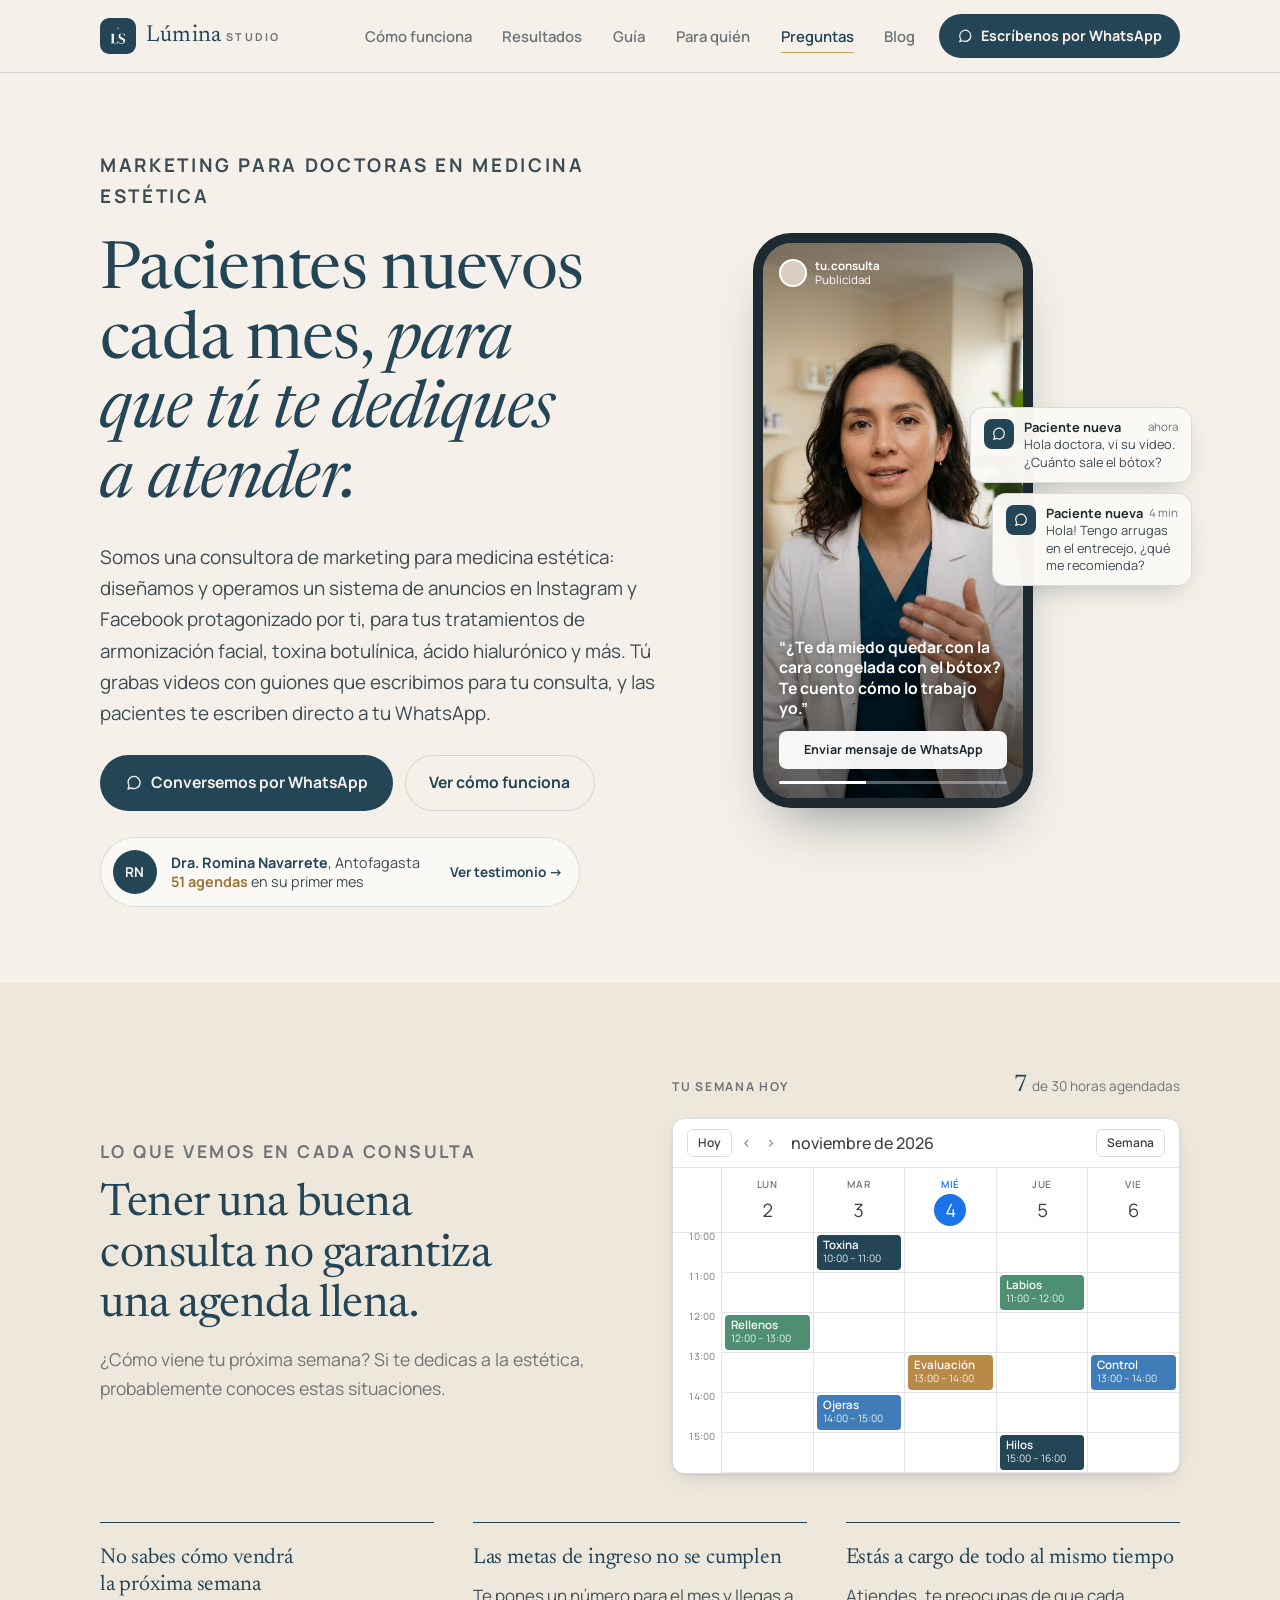
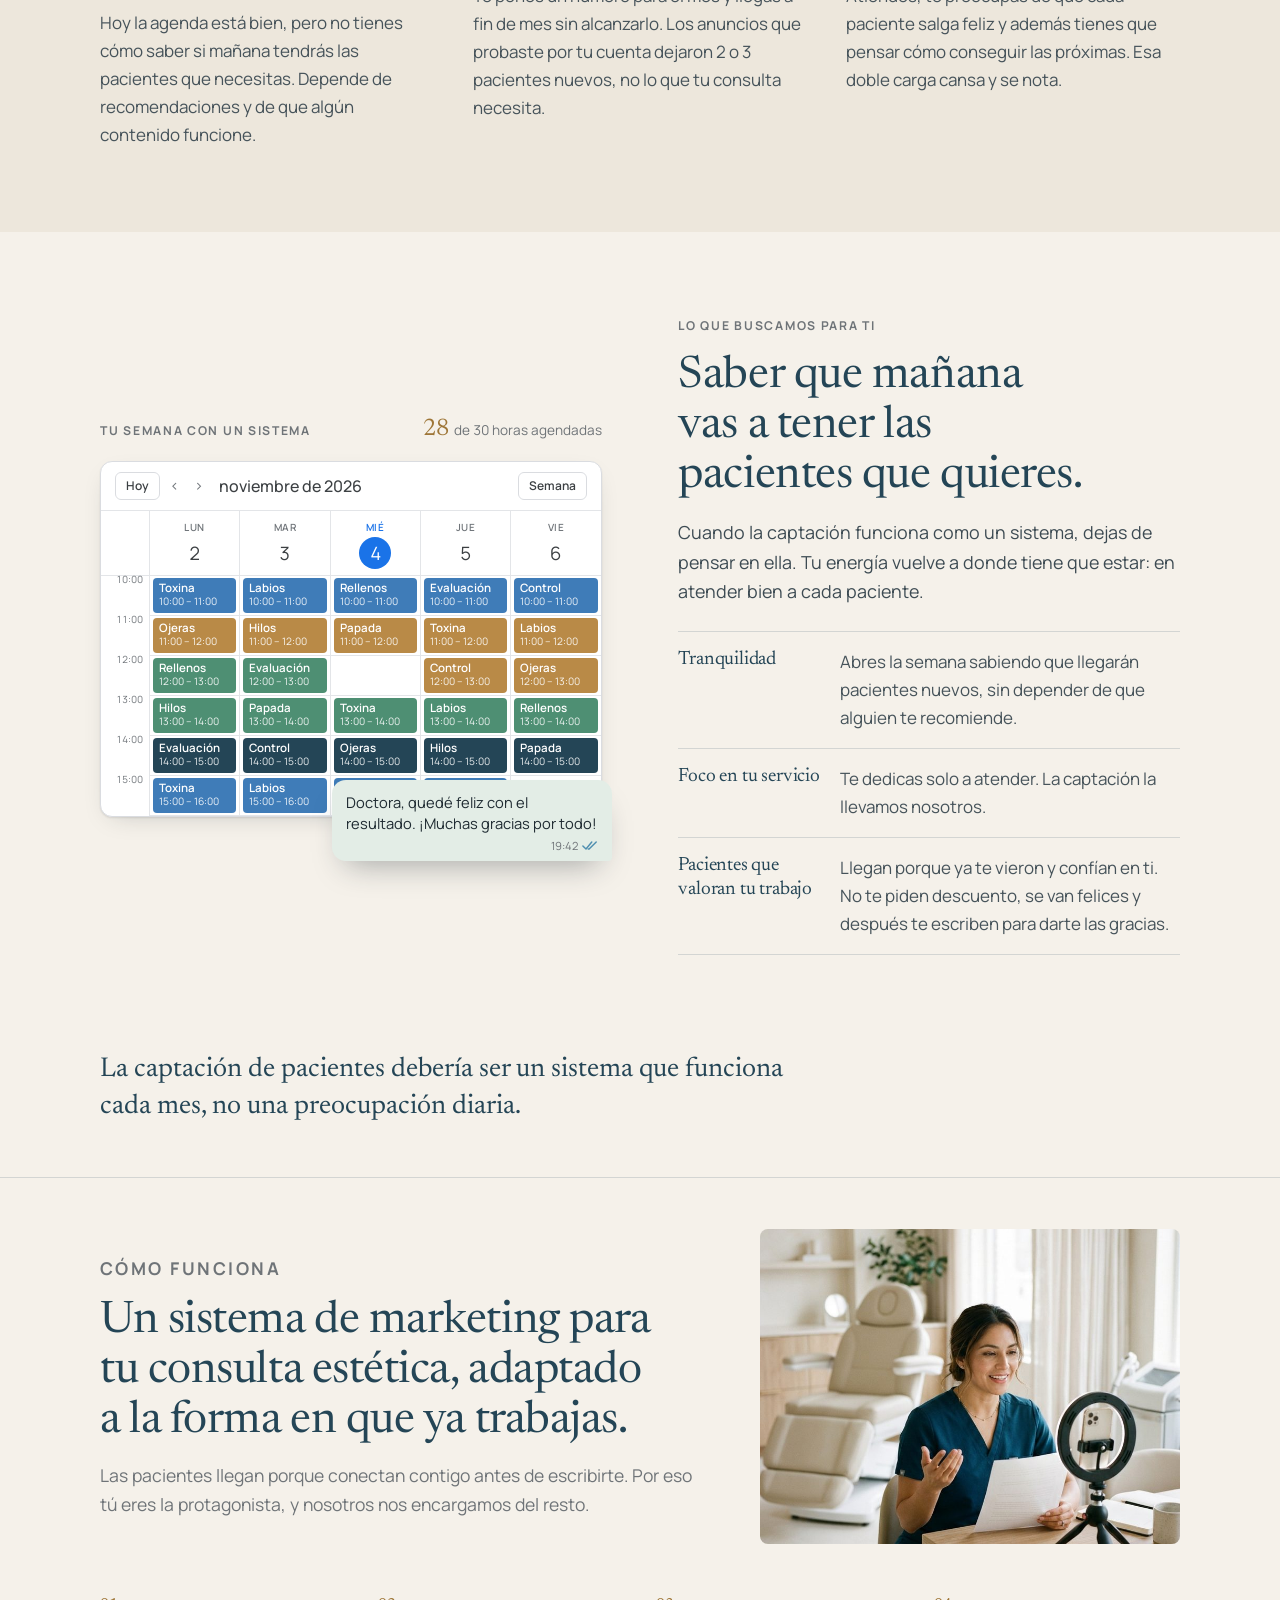
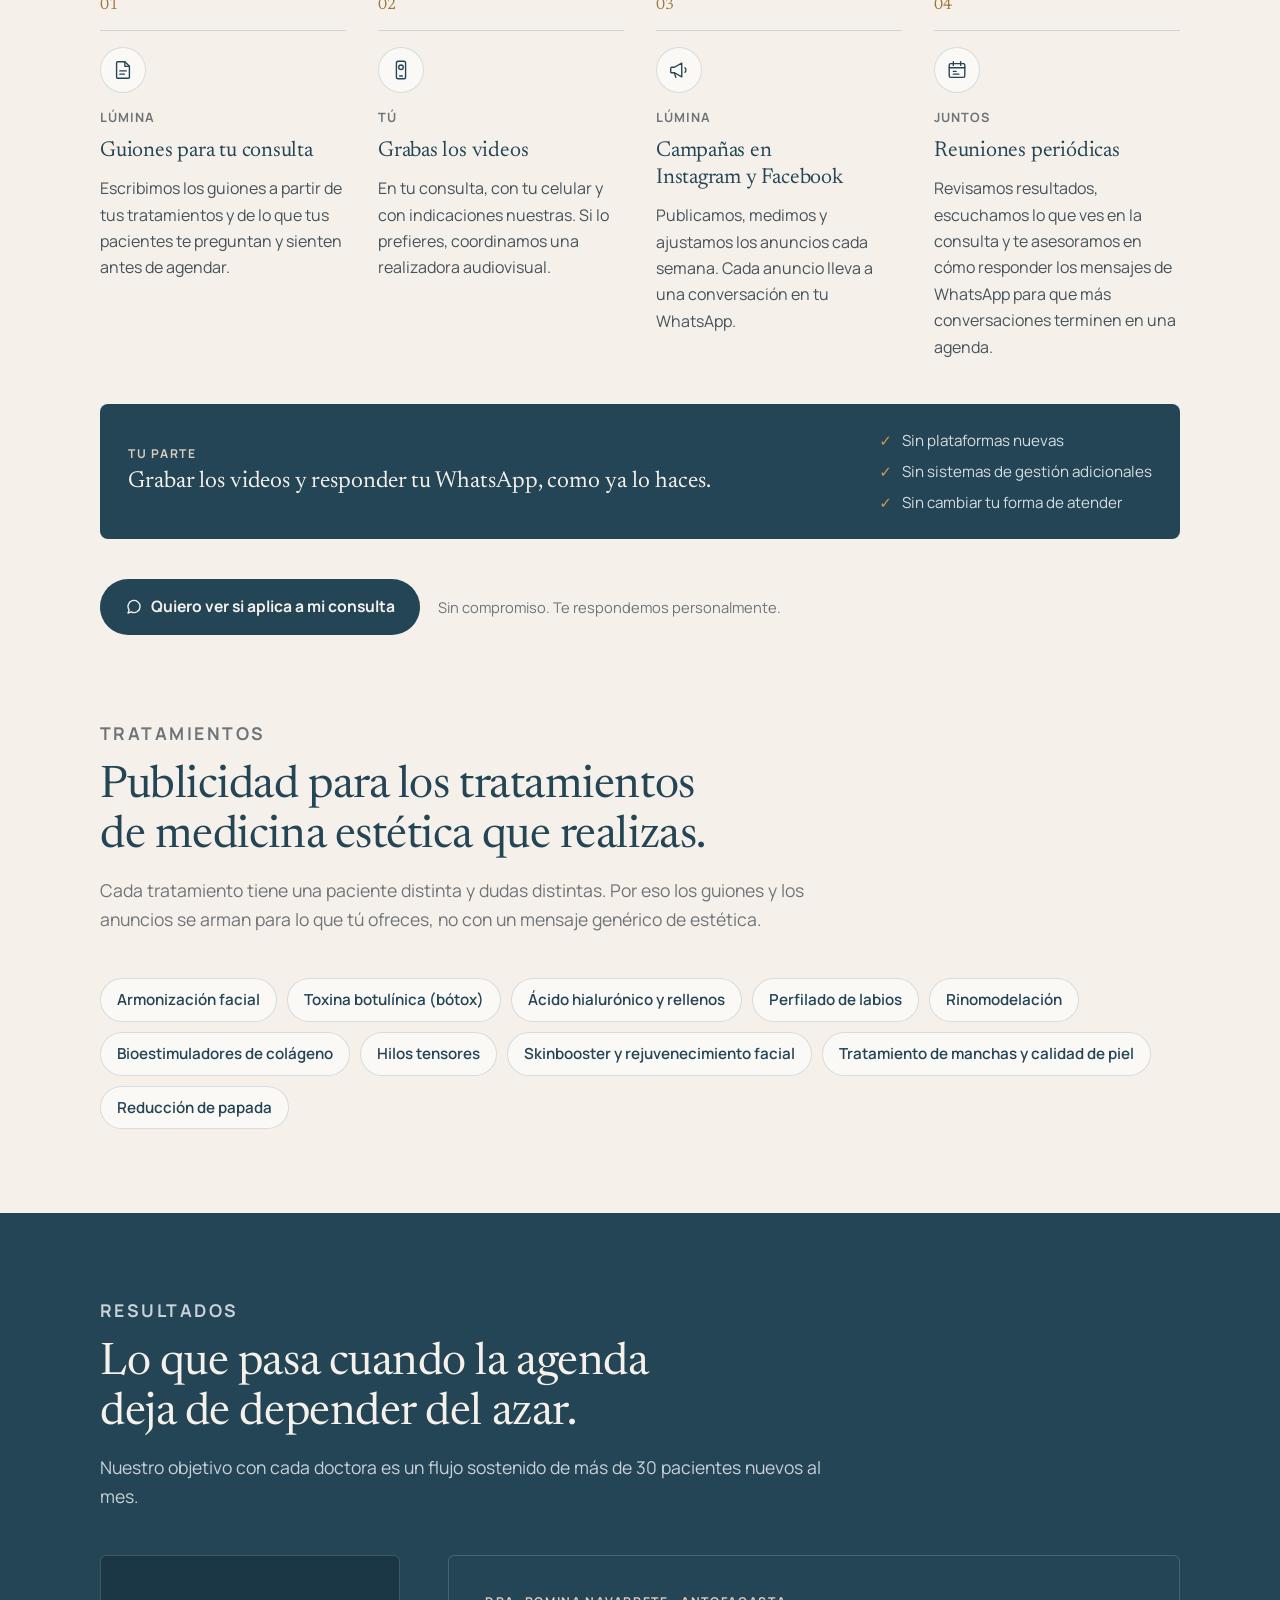
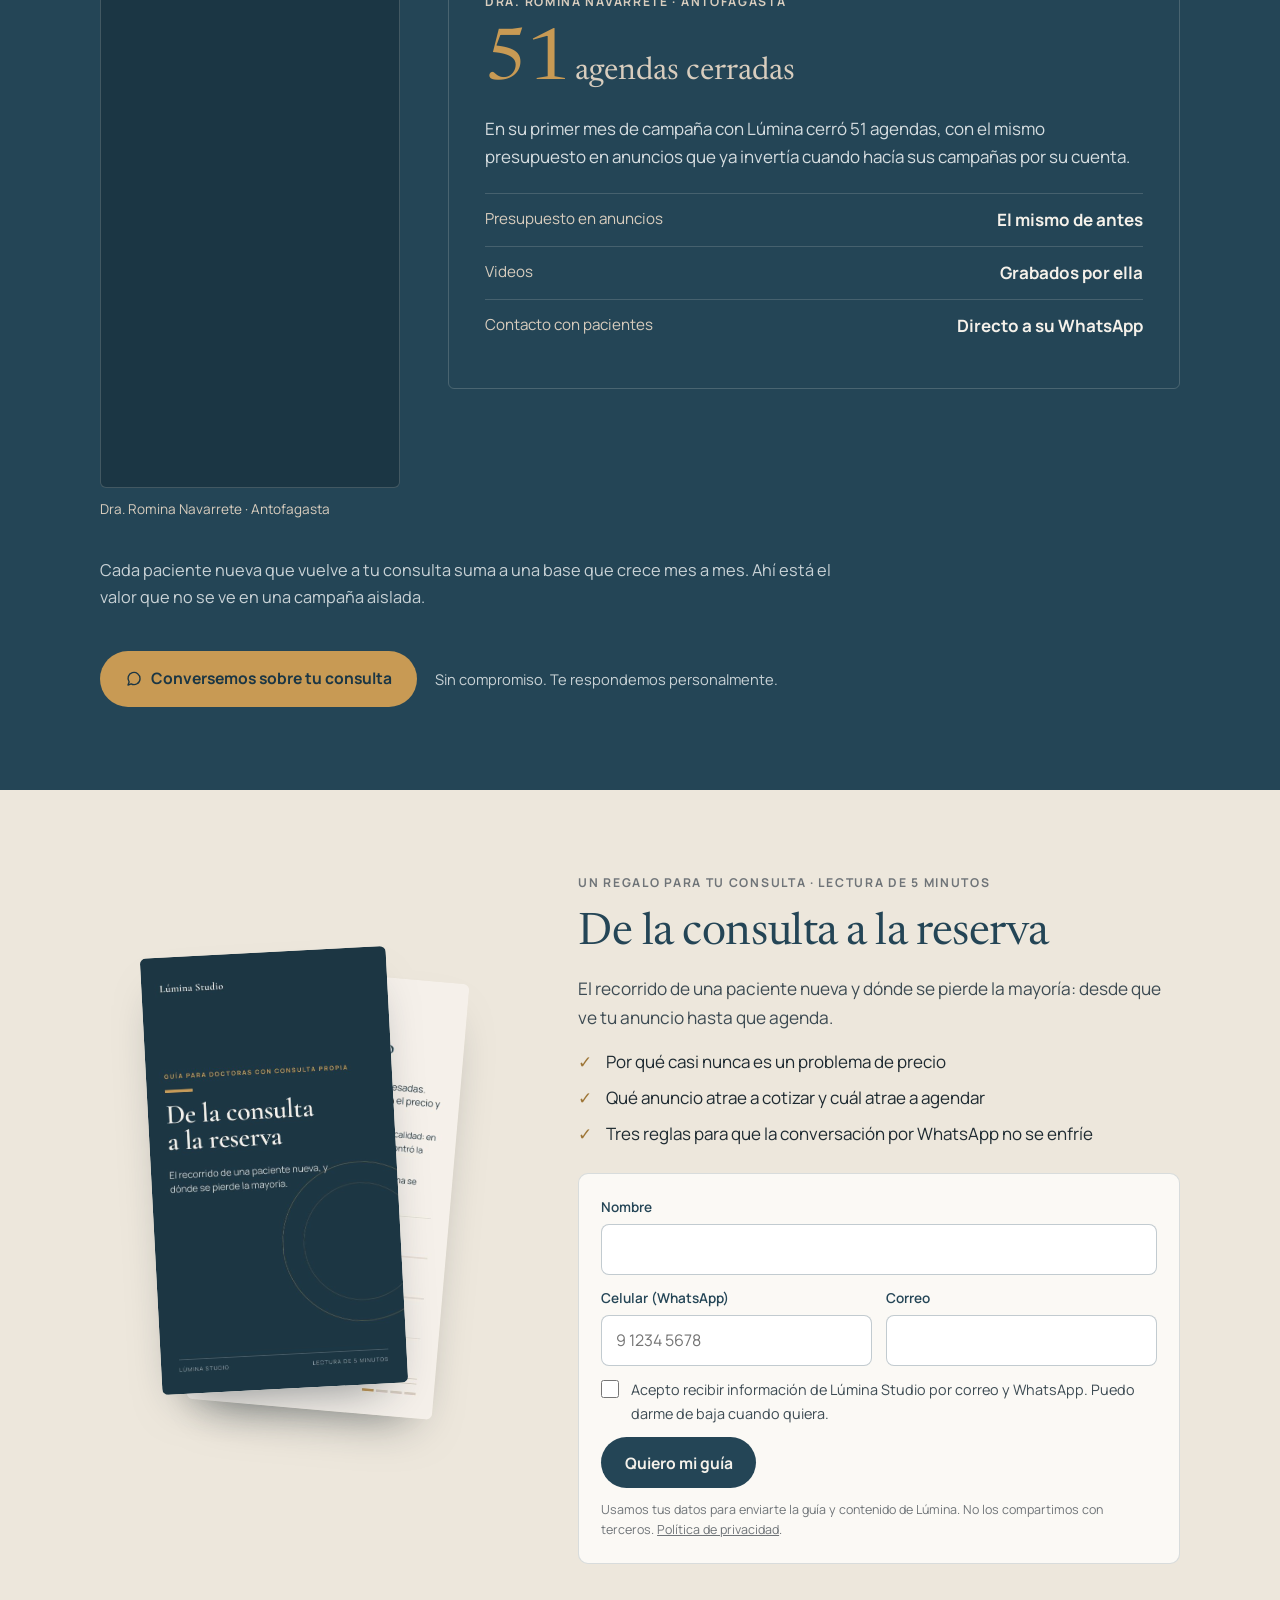
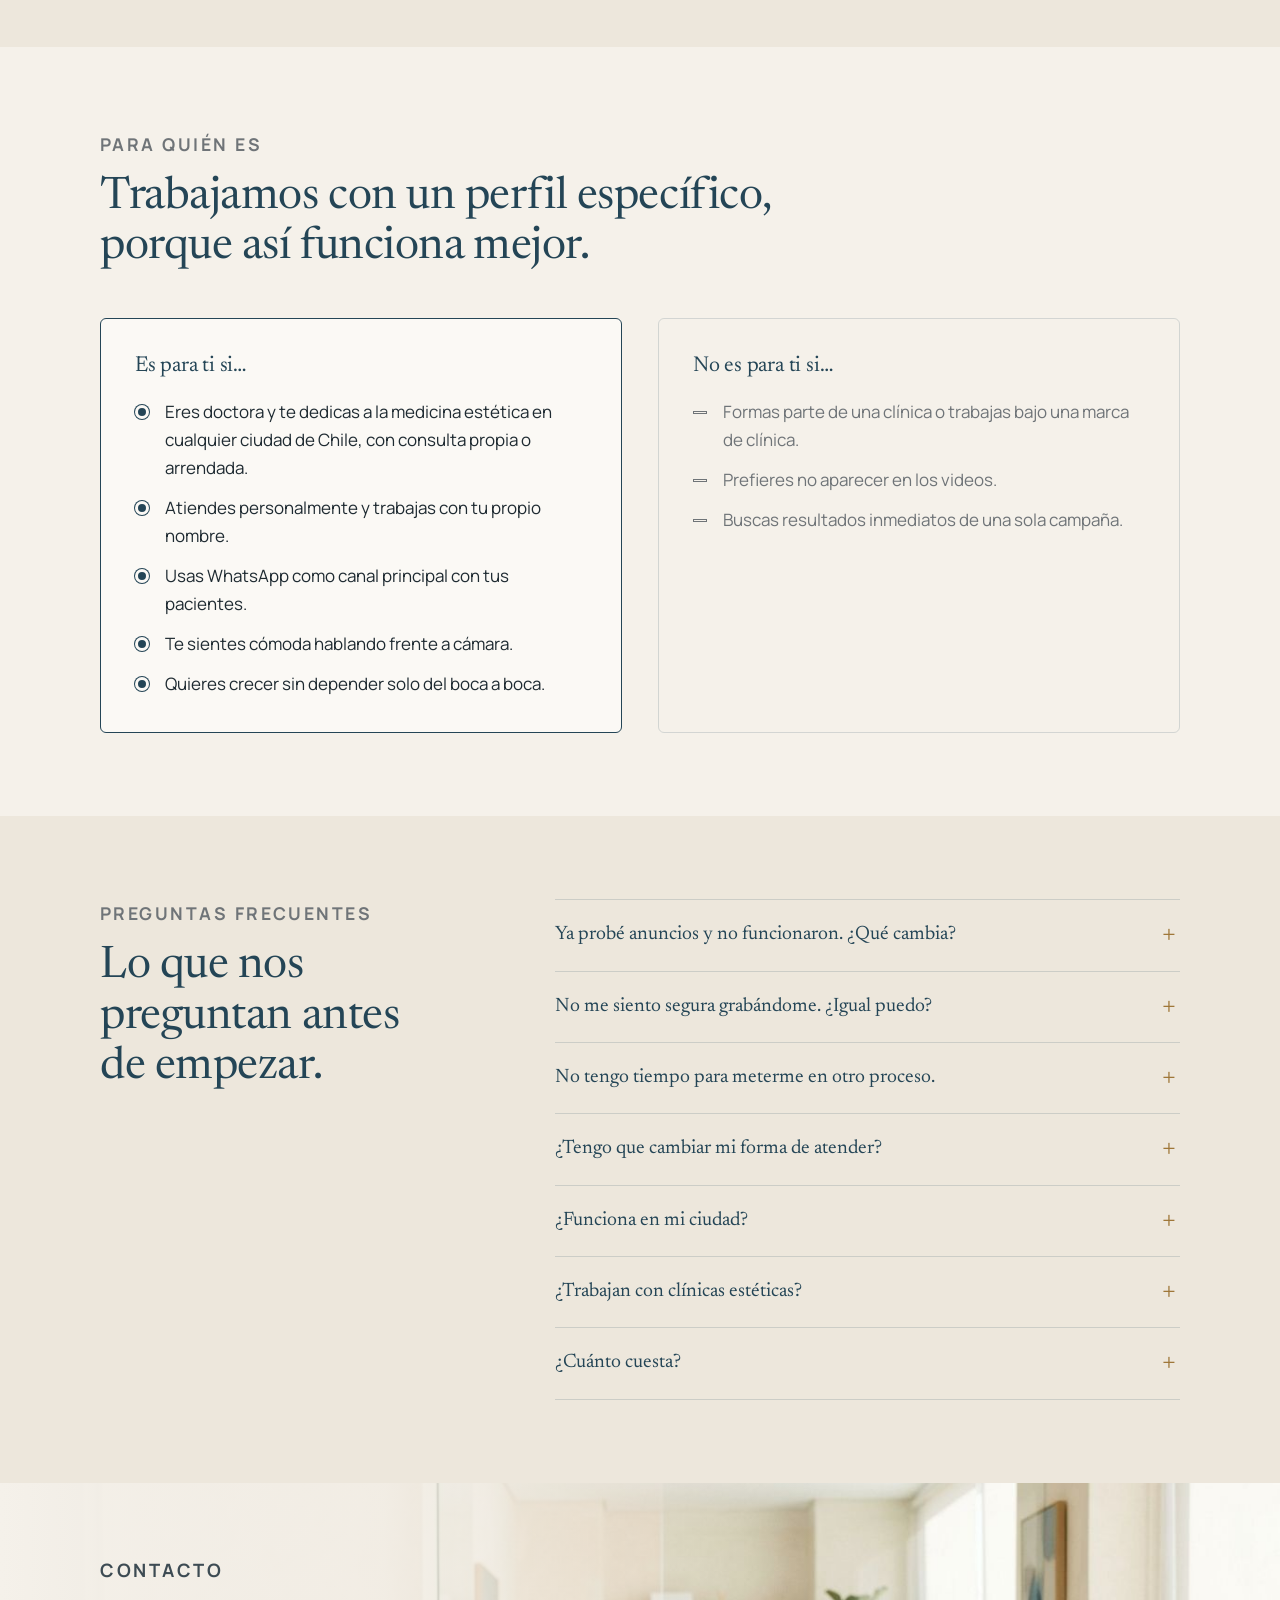
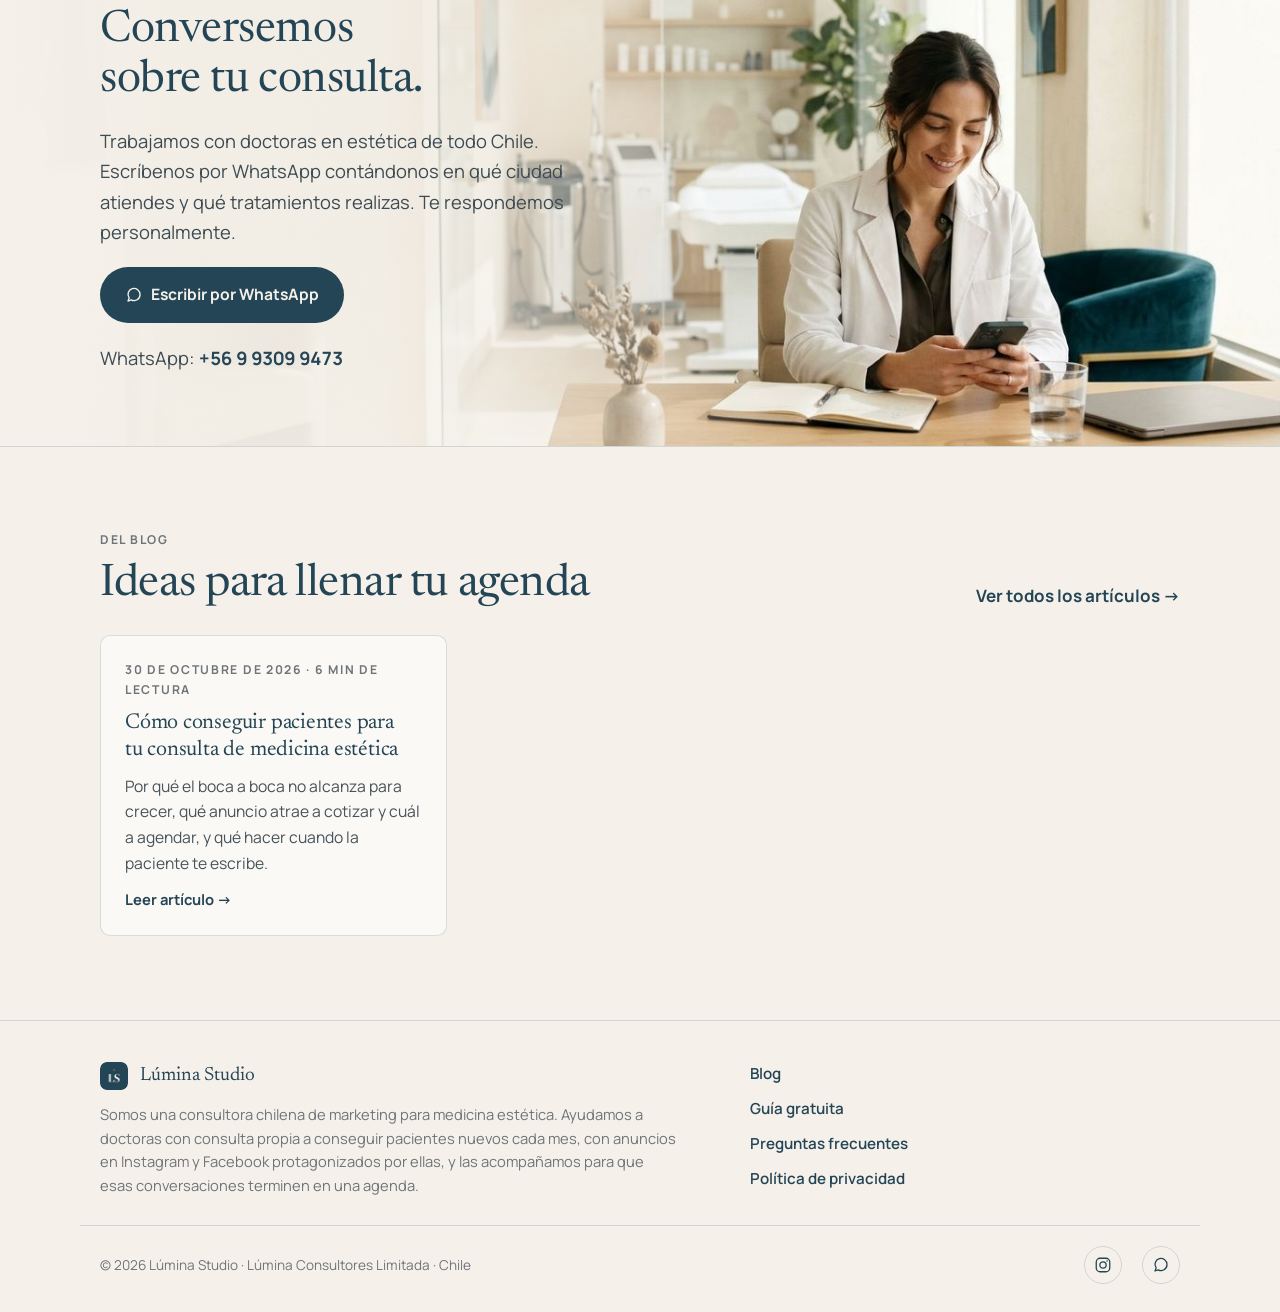
==== index.html @ f2de197e "Add files via upload" ====
<!DOCTYPE html>
<html lang="es-CL">
<head>
  <meta charset="UTF-8">
  <meta name="viewport" content="width=device-width, initial-scale=1.0, viewport-fit=cover">

  <!-- ============================ SEO ============================ -->
  <title>Marketing para medicina estética en Chile | Lúmina Studio</title>
  <meta name="description" content="Anuncios en Instagram y Facebook protagonizados por ti para llenar tu agenda con pacientes nuevos. Para doctoras en estética de todo Chile.">
  <link rel="canonical" href="https://luminaconsultora.cl/">
  <meta name="robots" content="index, follow">
  <meta name="theme-color" content="#244556">
  <link rel="icon" type="image/png" sizes="32x32" href="img/favicon-32.png">
  <link rel="apple-touch-icon" href="img/apple-touch-icon.png">

  <!-- Cómo se ve el link al compartirlo (WhatsApp, Instagram, LinkedIn) -->
  <meta property="og:type" content="website">
  <meta property="og:locale" content="es_CL">
  <meta property="og:site_name" content="Lúmina Studio">
  <meta property="og:url" content="https://luminaconsultora.cl/">
  <meta property="og:title" content="Lúmina Studio | Pacientes nuevos cada mes para tu consulta estética">
  <meta property="og:description" content="Videos protagonizados por ti, anuncios en Instagram y Facebook, y pacientes que te escriben directo a tu WhatsApp.">
  <meta property="og:image" content="https://luminaconsultora.cl/img/compartir-v2.jpg">
  <meta property="og:image:width" content="1200">
  <meta property="og:image:height" content="630">
  <meta property="og:image:alt" content="Doctora en estética revisando en su celular los mensajes de pacientes nuevas">
  <meta name="twitter:card" content="summary_large_image">

  <!-- Datos estructurados para Google -->
  <script type="application/ld+json">
{
  "@context": "https://schema.org",
  "@graph": [
    {
      "@type": "ProfessionalService",
      "@id": "https://luminaconsultora.cl/#empresa",
      "name": "Lúmina Studio",
      "legalName": "Lúmina Consultores Limitada",
      "url": "https://luminaconsultora.cl/",
      "logo": "https://luminaconsultora.cl/img/icono-512.png",
      "image": "https://luminaconsultora.cl/img/compartir-v2.jpg",
      "description": "Consultora de marketing para medicina estética en Chile: captación de pacientes para doctoras con anuncios en Instagram y Facebook que llevan a WhatsApp.",
      "areaServed": {
        "@type": "Country",
        "name": "Chile"
      },
      "serviceType": "Captación de pacientes y publicidad en Instagram y Facebook para doctoras en estética",
      "knowsAbout": [
        "Armonización facial",
        "Toxina botulínica (bótox)",
        "Ácido hialurónico y rellenos",
        "Perfilado de labios",
        "Rinomodelación",
        "Bioestimuladores de colágeno",
        "Hilos tensores",
        "Skinbooster y rejuvenecimiento facial",
        "Tratamiento de manchas y calidad de piel",
        "Reducción de papada"
      ],
      "telephone": "+56993099473",
      "sameAs": [
        "https://www.instagram.com/lumina.studio.pro/"
      ]
    },
    {
      "@type": "WebSite",
      "@id": "https://luminaconsultora.cl/#sitio",
      "name": "Lúmina Studio",
      "url": "https://luminaconsultora.cl/",
      "inLanguage": "es-CL",
      "publisher": {
        "@id": "https://luminaconsultora.cl/#empresa"
      }
    },
    {
      "@type": "FAQPage",
      "mainEntity": [
        {
          "@type": "Question",
          "name": "Ya probé anuncios y no funcionaron. ¿Qué cambia?",
          "acceptedAnswer": {
            "@type": "Answer",
            "text": "Casi siempre el problema está en el mensaje y en el formato. Trabajamos con videos tuyos y guiones pensados para generar confianza, y cada anuncio lleva a una conversación en tu WhatsApp, no a una página que la paciente abandona. Además ajustamos las campañas cada semana según lo que funciona."
          }
        },
        {
          "@type": "Question",
          "name": "No me siento segura grabándome. ¿Igual puedo?",
          "acceptedAnswer": {
            "@type": "Answer",
            "text": "Te damos el guion y las indicaciones, y los videos se graban con celular en tu consulta. Dicho eso, el sistema funciona porque las pacientes conectan contigo. Si no quieres aparecer en video, este servicio no es el adecuado para ti."
          }
        },
        {
          "@type": "Question",
          "name": "No tengo tiempo para meterme en otro proceso.",
          "acceptedAnswer": {
            "@type": "Answer",
            "text": "Tu parte es grabar los videos y responder los mensajes de WhatsApp como ya lo haces. Nosotros nos encargamos de los guiones, las campañas y su seguimiento. Nos reunimos periódicamente para revisar resultados."
          }
        },
        {
          "@type": "Question",
          "name": "¿Tengo que cambiar mi forma de atender?",
          "acceptedAnswer": {
            "@type": "Answer",
            "text": "No. El sistema se adapta a tu flujo actual: tu agenda, tu WhatsApp y tu forma de cerrar. No instalamos plataformas nuevas."
          }
        },
        {
          "@type": "Question",
          "name": "¿Funciona en mi ciudad?",
          "acceptedAnswer": {
            "@type": "Answer",
            "text": "Sí. Trabajamos con doctoras en estética de todas las ciudades de Chile, desde Arica hasta Punta Arenas. Las campañas se segmentan a las personas que viven cerca de tu consulta, y en la primera conversación revisamos tu ciudad y tus tratamientos para armar la estrategia."
          }
        },
        {
          "@type": "Question",
          "name": "¿Trabajan con clínicas estéticas?",
          "acceptedAnswer": {
            "@type": "Answer",
            "text": "Trabajamos con doctoras que atienden con su propio nombre, en consulta propia o arrendada. Si formas parte de una clínica estética con marca propia, nuestro sistema no es el más adecuado, porque se basa en que las pacientes conecten contigo antes de escribirte."
          }
        },
        {
          "@type": "Question",
          "name": "¿Cuánto cuesta?",
          "acceptedAnswer": {
            "@type": "Answer",
            "text": "El servicio de Lúmina es un plan mensual de $590.000, exento de IVA. La inversión en anuncios va aparte: la pagas directamente a Meta y defines el monto con nosotros según tus objetivos. Por WhatsApp te contamos qué incluye y te mostramos resultados reales antes de que tomes cualquier decisión."
          }
        }
      ]
    }
  ]
}
  </script>

  <!-- Tipografías -->
  <link rel="preconnect" href="https://fonts.googleapis.com">
  <link rel="preconnect" href="https://fonts.gstatic.com" crossorigin>
  <link rel="stylesheet" href="https://fonts.googleapis.com/css2?family=Manrope:wght@400;500;600;700&family=Newsreader:ital,opsz,wght@0,6..72,400;1,6..72,400&display=swap">
  <link rel="stylesheet" href="css/estilos.css">

  <!-- ===================== Píxel de Meta (Lúmina) ===================== -->
  <script>
  !function(f,b,e,v,n,t,s){if(f.fbq)return;n=f.fbq=function(){n.callMethod?
  n.callMethod.apply(n,arguments):n.queue.push(arguments)};if(!f._fbq)f._fbq=n;
  n.push=n;n.loaded=!0;n.version='2.0';n.queue=[];t=b.createElement(e);t.async=!0;
  t.src=v;s=b.getElementsByTagName(e)[0];s.parentNode.insertBefore(t,s)}(window,
  document,'script','https://connect.facebook.net/en_US/fbevents.js');
  fbq('init', '2139043780332712');
  fbq('track', 'PageView');
  </script>
  <noscript><img height="1" width="1" style="display:none" alt=""
  src="https://www.facebook.com/tr?id=2139043780332712&ev=PageView&noscript=1"></noscript>
</head>
<body>

<!-- ============================================================
     ENCABEZADO: logo + menú horizontal centrado + botón WhatsApp.
     En el inicio los enlaces saltan a cada sección; en las demás
     páginas llevan a esa sección del inicio.
     ============================================================ -->
<header class="encabezado">
  <div class="contenedor">
    <a class="logo" href="#inicio" aria-label="Lúmina Studio, ir al inicio">
      <img class="logo-img" src="img/logo.png" alt="" width="36" height="36">
      <span class="logo-texto">Lúmina<span>Studio</span></span>
    </a>
    <nav class="menu" aria-label="Secciones">
      <ul>
        <li><a href="#como-funciona">Cómo funciona</a></li>
        <li><a href="#resultados">Resultados</a></li>
        <li><a href="#guia">Guía</a></li>
        <li><a href="#para-quien">Para quién</a></li>
        <li><a href="#preguntas">Preguntas</a></li>
        <li class="solo-escritorio"><a href="blog/">Blog</a></li>
      </ul>
    </nav>
    <a class="boton boton-principal js-whatsapp" href="https://wa.me/56993099473?text=Hola%2C%20soy%20doctora%20y%20quiero%20saber%20m%C3%A1s%20sobre%20L%C3%BAmina%20Studio.%20Atiendo%20en%20%28ciudad%29%3A" target="_blank" rel="noopener" data-ubicacion="encabezado">
      <svg viewBox="0 0 24 24" fill="none" stroke="currentColor" stroke-width="1.8" stroke-linecap="round" stroke-linejoin="round" aria-hidden="true"><path d="M20 11.5a8 8 0 0 1-11.8 7L4 20l1.5-4.1A8 8 0 1 1 20 11.5Z"/></svg><span><span class="txt-largo">Escríbenos por </span>WhatsApp</span>
    </a>
  </div>
</header>


<main>

  <!-- ============================================================
       HERO
       ============================================================ -->
  <section class="hero" id="inicio">
    <div class="contenedor">
      <div class="hero-texto">
        <p class="etiqueta">Marketing para doctoras en medicina estética</p>
        <h1>Pacientes nuevos cada mes, <em>para que tú te dediques a atender.</em></h1>
        <p class="hero-largo">Somos una consultora de marketing para medicina estética: diseñamos y operamos un sistema de anuncios en Instagram y Facebook protagonizado por ti, para tus tratamientos de armonización facial, toxina botulínica, ácido hialurónico y más. Tú grabas videos con guiones que escribimos para tu consulta, y las pacientes te escriben directo a tu WhatsApp.</p>
        <p class="hero-corto">Tú grabas videos con guiones que escribimos para tu consulta. Nosotros hacemos los anuncios, y las pacientes te escriben directo a tu WhatsApp.</p>
        <div class="hero-acciones">
          <a class="boton boton-principal js-whatsapp" href="https://wa.me/56993099473?text=Hola%2C%20soy%20doctora%20y%20quiero%20saber%20m%C3%A1s%20sobre%20L%C3%BAmina%20Studio.%20Atiendo%20en%20%28ciudad%29%3A" target="_blank" rel="noopener" data-ubicacion="hero"><svg viewBox="0 0 24 24" fill="none" stroke="currentColor" stroke-width="1.8" stroke-linecap="round" stroke-linejoin="round" aria-hidden="true"><path d="M20 11.5a8 8 0 0 1-11.8 7L4 20l1.5-4.1A8 8 0 1 1 20 11.5Z"/></svg>Conversemos por WhatsApp</a>
          <a class="boton boton-texto" href="#como-funciona">Ver cómo funciona</a>
        </div>
        <a class="prueba" href="#resultados">
          <span class="prueba-avatar" aria-hidden="true">RN</span>
          <span class="prueba-texto"><strong>Dra. Romina Navarrete</strong>, Antofagasta<br><span class="prueba-cifra">51 agendas</span> en su primer mes</span>
          <span class="prueba-link">Ver testimonio <span aria-hidden="true">→</span></span>
        </a>
      </div>

      <!-- Ilustración del sistema: anuncio protagonizado por la doctora + mensajes que llegan -->
      <div class="hero-visual" aria-label="Ilustración: un anuncio en video de la doctora y mensajes de pacientes llegando a su WhatsApp" role="img">
        <div class="telefono">
          <div class="reel">
            <img class="reel-foto" data-opcional src="img/hero-doctora.jpg" alt="" width="540" height="960" hidden>
            <div class="reel-capa">
              <div class="reel-cuenta"><span class="reel-avatar"></span><span><b>tu.consulta</b><br>Publicidad</span></div>
              <p class="reel-subtitulo">“¿Te da miedo quedar con la cara congelada con el bótox? Te cuento cómo lo trabajo yo.”</p>
              <div class="reel-boton">Enviar mensaje de WhatsApp</div>
              <div class="reel-progreso"><span></span></div>
            </div>
          </div>
        </div>
        <div class="notis" aria-hidden="true">
          <div class="noti"><span class="noti-icono"><svg viewBox="0 0 24 24" fill="none" stroke="currentColor" stroke-width="1.8" stroke-linecap="round" stroke-linejoin="round" aria-hidden="true"><path d="M20 11.5a8 8 0 0 1-11.8 7L4 20l1.5-4.1A8 8 0 1 1 20 11.5Z"/></svg></span><span><b>Paciente nueva</b><em>ahora</em><br>Hola doctora, vi su video. ¿Cuánto sale el bótox?</span></div>
          <div class="noti"><span class="noti-icono"><svg viewBox="0 0 24 24" fill="none" stroke="currentColor" stroke-width="1.8" stroke-linecap="round" stroke-linejoin="round" aria-hidden="true"><path d="M20 11.5a8 8 0 0 1-11.8 7L4 20l1.5-4.1A8 8 0 1 1 20 11.5Z"/></svg></span><span><b>Paciente nueva</b><em>4 min</em><br>Hola! Tengo arrugas en el entrecejo, ¿qué me recomienda?</span></div>
          <div class="noti"><span class="noti-icono"><svg viewBox="0 0 24 24" fill="none" stroke="currentColor" stroke-width="1.8" stroke-linecap="round" stroke-linejoin="round" aria-hidden="true"><path d="M20 11.5a8 8 0 0 1-11.8 7L4 20l1.5-4.1A8 8 0 1 1 20 11.5Z"/></svg></span><span><b>Paciente nueva</b><em>12 min</em><br>¿Atiende el sábado? Me interesa el tratamiento de labios</span></div>
        </div>
      </div>
    </div>
  </section>

  <!-- ============================================================
       EL PROBLEMA
       ============================================================ -->
  <section class="seccion problema" aria-labelledby="titulo-problema">
    <div class="contenedor">
      <div class="problema-cabeza">
        <div class="seccion-cabeza">
          <p class="etiqueta">Lo que vemos en cada consulta</p>
          <h2 id="titulo-problema">Tener una buena consulta no garantiza una agenda llena.</h2>
          <p>¿Cómo viene tu próxima semana? Si te dedicas a la estética, probablemente conoces estas situaciones.</p>
        </div>
        <figure class="agenda agenda-vacia"><figcaption class="agenda-cabeza"><span class="etiqueta">Tu semana hoy</span><span class="agenda-resumen"><b>7</b> de 30 horas agendadas</span></figcaption><div class="gcal" aria-hidden="true"><div class="gcal-barra"><span class="gcal-hoy">Hoy</span><span class="gcal-flechas">‹ ›</span><span class="gcal-mes">noviembre de 2026</span><span class="gcal-vista">Semana</span></div><div class="gcal-grilla"><div class="gc-esquina"></div><div class="gc-dia"><small>LUN</small><b>2</b></div><div class="gc-dia"><small>MAR</small><b>3</b></div><div class="gc-dia hoy"><small>MIÉ</small><b>4</b></div><div class="gc-dia"><small>JUE</small><b>5</b></div><div class="gc-dia"><small>VIE</small><b>6</b></div><div class="gc-hora">10:00</div><div class="gc-celda"></div><div class="gc-celda"><div class="ev ev-c1"><b>Toxina</b><span>10:00 – 11:00</span></div></div><div class="gc-celda"></div><div class="gc-celda"></div><div class="gc-celda"></div><div class="gc-hora">11:00</div><div class="gc-celda"></div><div class="gc-celda"></div><div class="gc-celda"></div><div class="gc-celda"><div class="ev ev-c2"><b>Labios</b><span>11:00 – 12:00</span></div></div><div class="gc-celda"></div><div class="gc-hora">12:00</div><div class="gc-celda"><div class="ev ev-c2"><b>Rellenos</b><span>12:00 – 13:00</span></div></div><div class="gc-celda"></div><div class="gc-celda"></div><div class="gc-celda"></div><div class="gc-celda"></div><div class="gc-hora">13:00</div><div class="gc-celda"></div><div class="gc-celda"></div><div class="gc-celda"><div class="ev ev-c3"><b>Evaluación</b><span>13:00 – 14:00</span></div></div><div class="gc-celda"></div><div class="gc-celda"><div class="ev ev-c0"><b>Control</b><span>13:00 – 14:00</span></div></div><div class="gc-hora">14:00</div><div class="gc-celda"></div><div class="gc-celda"><div class="ev ev-c0"><b>Ojeras</b><span>14:00 – 15:00</span></div></div><div class="gc-celda"></div><div class="gc-celda"></div><div class="gc-celda"></div><div class="gc-hora">15:00</div><div class="gc-celda"></div><div class="gc-celda"></div><div class="gc-celda"></div><div class="gc-celda"><div class="ev ev-c1"><b>Hilos</b><span>15:00 – 16:00</span></div></div><div class="gc-celda"></div></div></div></figure>
      </div>
      <div class="situaciones">
        <div class="situacion">
          <h3>No sabes cómo vendrá la próxima semana</h3>
          <p>Hoy la agenda está bien, pero no tienes cómo saber si mañana tendrás las pacientes que necesitas. Depende de recomendaciones y de que algún contenido funcione.</p>
        </div>
        <div class="situacion">
          <h3>Las metas de ingreso no se cumplen</h3>
          <p>Te pones un número para el mes y llegas a fin de mes sin alcanzarlo. Los anuncios que probaste por tu cuenta dejaron 2 o 3 pacientes nuevos, no lo que tu consulta necesita.</p>
        </div>
        <div class="situacion">
          <h3>Estás a cargo de todo al mismo tiempo</h3>
          <p>Atiendes, te preocupas de que cada paciente salga feliz y además tienes que pensar cómo conseguir las próximas. Esa doble carga cansa y se nota.</p>
        </div>
      </div>
    </div>
  </section>

  <!-- ============================================================
       EL DESEO: cómo se ve la consulta cuando la captación funciona
       ============================================================ -->
  <section class="seccion deseo" aria-labelledby="titulo-deseo">
    <div class="contenedor">
      <div class="deseo-visual">
        <figure class="agenda agenda-llena"><figcaption class="agenda-cabeza"><span class="etiqueta">Tu semana con un sistema</span><span class="agenda-resumen"><b>28</b> de 30 horas agendadas</span></figcaption><div class="gcal" aria-hidden="true"><div class="gcal-barra"><span class="gcal-hoy">Hoy</span><span class="gcal-flechas">‹ ›</span><span class="gcal-mes">noviembre de 2026</span><span class="gcal-vista">Semana</span></div><div class="gcal-grilla"><div class="gc-esquina"></div><div class="gc-dia"><small>LUN</small><b>2</b></div><div class="gc-dia"><small>MAR</small><b>3</b></div><div class="gc-dia hoy"><small>MIÉ</small><b>4</b></div><div class="gc-dia"><small>JUE</small><b>5</b></div><div class="gc-dia"><small>VIE</small><b>6</b></div><div class="gc-hora">10:00</div><div class="gc-celda"><div class="ev ev-c0"><b>Toxina</b><span>10:00 – 11:00</span></div></div><div class="gc-celda"><div class="ev ev-c0"><b>Labios</b><span>10:00 – 11:00</span></div></div><div class="gc-celda"><div class="ev ev-c0"><b>Rellenos</b><span>10:00 – 11:00</span></div></div><div class="gc-celda"><div class="ev ev-c0"><b>Evaluación</b><span>10:00 – 11:00</span></div></div><div class="gc-celda"><div class="ev ev-c0"><b>Control</b><span>10:00 – 11:00</span></div></div><div class="gc-hora">11:00</div><div class="gc-celda"><div class="ev ev-c3"><b>Ojeras</b><span>11:00 – 12:00</span></div></div><div class="gc-celda"><div class="ev ev-c3"><b>Hilos</b><span>11:00 – 12:00</span></div></div><div class="gc-celda"><div class="ev ev-c3"><b>Papada</b><span>11:00 – 12:00</span></div></div><div class="gc-celda"><div class="ev ev-c3"><b>Toxina</b><span>11:00 – 12:00</span></div></div><div class="gc-celda"><div class="ev ev-c3"><b>Labios</b><span>11:00 – 12:00</span></div></div><div class="gc-hora">12:00</div><div class="gc-celda"><div class="ev ev-c2"><b>Rellenos</b><span>12:00 – 13:00</span></div></div><div class="gc-celda"><div class="ev ev-c2"><b>Evaluación</b><span>12:00 – 13:00</span></div></div><div class="gc-celda"></div><div class="gc-celda"><div class="ev ev-c3"><b>Control</b><span>12:00 – 13:00</span></div></div><div class="gc-celda"><div class="ev ev-c3"><b>Ojeras</b><span>12:00 – 13:00</span></div></div><div class="gc-hora">13:00</div><div class="gc-celda"><div class="ev ev-c2"><b>Hilos</b><span>13:00 – 14:00</span></div></div><div class="gc-celda"><div class="ev ev-c2"><b>Papada</b><span>13:00 – 14:00</span></div></div><div class="gc-celda"><div class="ev ev-c2"><b>Toxina</b><span>13:00 – 14:00</span></div></div><div class="gc-celda"><div class="ev ev-c2"><b>Labios</b><span>13:00 – 14:00</span></div></div><div class="gc-celda"><div class="ev ev-c2"><b>Rellenos</b><span>13:00 – 14:00</span></div></div><div class="gc-hora">14:00</div><div class="gc-celda"><div class="ev ev-c1"><b>Evaluación</b><span>14:00 – 15:00</span></div></div><div class="gc-celda"><div class="ev ev-c1"><b>Control</b><span>14:00 – 15:00</span></div></div><div class="gc-celda"><div class="ev ev-c1"><b>Ojeras</b><span>14:00 – 15:00</span></div></div><div class="gc-celda"><div class="ev ev-c1"><b>Hilos</b><span>14:00 – 15:00</span></div></div><div class="gc-celda"><div class="ev ev-c1"><b>Papada</b><span>14:00 – 15:00</span></div></div><div class="gc-hora">15:00</div><div class="gc-celda"><div class="ev ev-c0"><b>Toxina</b><span>15:00 – 16:00</span></div></div><div class="gc-celda"><div class="ev ev-c0"><b>Labios</b><span>15:00 – 16:00</span></div></div><div class="gc-celda"><div class="ev ev-c0"><b>Rellenos</b><span>15:00 – 16:00</span></div></div><div class="gc-celda"><div class="ev ev-c0"><b>Evaluación</b><span>15:00 – 16:00</span></div></div><div class="gc-celda"></div></div></div></figure>
        <div class="burbuja" role="img" aria-label="Ilustración: mensaje de una paciente agradeciendo a su doctora">
          <p>Doctora, quedé feliz con el resultado. ¡Muchas gracias por todo!</p>
          <span class="burbuja-hora">19:42 <svg viewBox="0 0 18 12" aria-hidden="true"><path d="M1 6.5 4.5 10 11 2M7 10l1 0L16 2" fill="none" stroke="currentColor" stroke-width="1.6" stroke-linecap="round" stroke-linejoin="round"/></svg></span>
        </div>
      </div>
      <div class="deseo-texto">
        <p class="etiqueta">Lo que buscamos para ti</p>
        <h2 id="titulo-deseo">Saber que mañana vas a tener las pacientes que quieres.</h2>
        <p>Cuando la captación funciona como un sistema, dejas de pensar en ella. Tu energía vuelve a donde tiene que estar: en atender bien a cada paciente.</p>
      <ul class="deseo-lista">
        <li>
          <h3>Tranquilidad</h3>
          <p>Abres la semana sabiendo que llegarán pacientes nuevos, sin depender de que alguien te recomiende.</p>
        </li>
        <li>
          <h3>Foco en tu servicio</h3>
          <p>Te dedicas solo a atender. La captación la llevamos nosotros.</p>
        </li>
        <li>
          <h3>Pacientes que valoran tu trabajo</h3>
          <p>Llegan porque ya te vieron y confían en ti. No te piden descuento, se van felices y después te escriben para darte las gracias.</p>
        </li>
      </ul>
      </div>
      <p class="problema-cierre">La captación de pacientes debería ser un sistema que funciona cada mes, no una preocupación diaria.</p>
    </div>
  </section>

  <!-- ============================================================
       CÓMO FUNCIONA (es una secuencia real, por eso va numerada)
       ============================================================ -->
  <section class="seccion" id="como-funciona" aria-labelledby="titulo-como">
    <div class="contenedor">
      <div class="como-cabeza">
        <div class="seccion-cabeza">
          <p class="etiqueta">Cómo funciona</p>
          <h2 id="titulo-como">Un sistema de marketing para tu consulta estética, adaptado a la forma en que ya trabajas.</h2>
          <p>Las pacientes llegan porque conectan contigo antes de escribirte. Por eso tú eres la protagonista, y nosotros nos encargamos del resto.</p>
        </div>
        <figure class="foto-slot" data-slot hidden>
          <img data-opcional src="img/grabando.jpg" alt="Doctora grabando un video para sus anuncios en su consulta" width="800" height="1000">
        </figure>
      </div>
      <ol class="pasos">
        <li class="paso">
          <span class="paso-icono" aria-hidden="true"><svg viewBox="0 0 24 24"><path d="M14 3H6a1 1 0 0 0-1 1v16a1 1 0 0 0 1 1h12a1 1 0 0 0 1-1V8z"/><path d="M14 3v5h5M8.5 13h7M8.5 16.5h5"/></svg></span>
          <span class="quien">Lúmina</span>
          <h3>Guiones para tu consulta</h3>
          <p>Escribimos los guiones a partir de tus tratamientos y de lo que tus pacientes te preguntan y sienten antes de agendar.</p>
        </li>
        <li class="paso">
          <span class="paso-icono" aria-hidden="true"><svg viewBox="0 0 24 24"><rect x="7" y="2.5" width="10" height="19" rx="2"/><circle cx="12" cy="9" r="2.5"/><path d="M10.5 18.5h3"/></svg></span>
          <span class="quien">Tú</span>
          <h3>Grabas los videos</h3>
          <p>En tu consulta, con tu celular y con indicaciones nuestras. Si lo prefieres, coordinamos una realizadora audiovisual.</p>
        </li>
        <li class="paso">
          <span class="paso-icono" aria-hidden="true"><svg viewBox="0 0 24 24"><path d="M3 13.5V10a1 1 0 0 1 1-1h3l8-4.5v15L7 15H4a1 1 0 0 1-1-1.5Z"/><path d="M7 15l1.5 5M18.5 9.5a3.5 3.5 0 0 1 0 5"/></svg></span>
          <span class="quien">Lúmina</span>
          <h3>Campañas en Instagram y Facebook</h3>
          <p>Publicamos, medimos y ajustamos los anuncios cada semana. Cada anuncio lleva a una conversación en tu WhatsApp.</p>
        </li>
        <li class="paso">
          <span class="paso-icono" aria-hidden="true"><svg viewBox="0 0 24 24"><rect x="3.5" y="5" width="17" height="15" rx="1.5"/><path d="M3.5 9.5h17M8 3v4M16 3v4M8 13.5h3M8 16.5h6"/></svg></span>
          <span class="quien">Juntos</span>
          <h3>Reuniones periódicas</h3>
          <p>Revisamos resultados, escuchamos lo que ves en la consulta y te asesoramos en cómo responder los mensajes de WhatsApp para que más conversaciones terminen en una agenda.</p>
        </li>
      </ol>
      <div class="sin-cambios">
        <p class="tu-parte"><span class="etiqueta">Tu parte</span>Grabar los videos y responder tu WhatsApp, como ya lo haces.</p>
        <ul>
          <li>Sin plataformas nuevas</li>
          <li>Sin sistemas de gestión adicionales</li>
          <li>Sin cambiar tu forma de atender</li>
        </ul>
      </div>
      <div class="cta-intermedio"><a class="boton boton-principal js-whatsapp" href="https://wa.me/56993099473?text=Hola%2C%20soy%20doctora%20y%20quiero%20saber%20m%C3%A1s%20sobre%20L%C3%BAmina%20Studio.%20Atiendo%20en%20%28ciudad%29%3A" target="_blank" rel="noopener" data-ubicacion="tras-como-funciona"><svg viewBox="0 0 24 24" fill="none" stroke="currentColor" stroke-width="1.8" stroke-linecap="round" stroke-linejoin="round" aria-hidden="true"><path d="M20 11.5a8 8 0 0 1-11.8 7L4 20l1.5-4.1A8 8 0 1 1 20 11.5Z"/></svg>Quiero ver si aplica a mi consulta</a><p>Sin compromiso. Te respondemos personalmente.</p></div>
    </div>
  </section>

  <!-- ============================================================
       TRATAMIENTOS (también ayuda al SEO)
       ============================================================ -->
  <section class="seccion tratamientos" id="tratamientos" aria-labelledby="titulo-tratamientos">
    <div class="contenedor">
      <div class="seccion-cabeza">
        <p class="etiqueta">Tratamientos</p>
        <h2 id="titulo-tratamientos">Publicidad para los tratamientos de medicina estética que realizas.</h2>
        <p>Cada tratamiento tiene una paciente distinta y dudas distintas. Por eso los guiones y los anuncios se arman para lo que tú ofreces, no con un mensaje genérico de estética.</p>
      </div>
      <ul class="lista-tratamientos">
        <li>Armonización facial</li>
        <li>Toxina botulínica (bótox)</li>
        <li>Ácido hialurónico y rellenos</li>
        <li>Perfilado de labios</li>
        <li>Rinomodelación</li>
        <li>Bioestimuladores de colágeno</li>
        <li>Hilos tensores</li>
        <li>Skinbooster y rejuvenecimiento facial</li>
        <li>Tratamiento de manchas y calidad de piel</li>
        <li>Reducción de papada</li>
      </ul>
    </div>
  </section>

  <!-- ============================================================
       RESULTADOS (solo casos reales de clientas)
       ============================================================ -->
  <section class="seccion resultados" id="resultados" aria-labelledby="titulo-resultados">
    <div class="contenedor">
      <div class="seccion-cabeza">
        <p class="etiqueta">Resultados</p>
        <h2 id="titulo-resultados">Lo que pasa cuando la agenda deja de depender del azar.</h2>
        <p>Nuestro objetivo con cada doctora es un flujo sostenido de más de 30 pacientes nuevos al mes.</p>
      </div>
      <div class="resultados-grilla">
      <figure class="video-testimonio">
        <div class="video-marco"><iframe src="https://www.youtube-nocookie.com/embed/yw9X26Ml8X0?rel=0" title="Testimonio de una clienta de Lúmina Studio" loading="lazy" allow="accelerometer; encrypted-media; gyroscope; picture-in-picture" allowfullscreen></iframe></div>
        <figcaption>Dra. Romina Navarrete · Antofagasta</figcaption>
      </figure>
      <div class="casos">
        <article class="caso">
          <p class="etiqueta">Dra. Romina Navarrete · Antofagasta</p>
          <div class="caso-cifra">51<span>agendas cerradas</span></div>
          <p>En su primer mes de campaña con Lúmina cerró 51 agendas, con el mismo presupuesto en anuncios que ya invertía cuando hacía sus campañas por su cuenta.</p>
          <dl class="caso-detalle">
            <div><dt>Presupuesto en anuncios</dt><dd>El mismo de antes</dd></div>
            <div><dt>Videos</dt><dd>Grabados por ella</dd></div>
            <div><dt>Contacto con pacientes</dt><dd>Directo a su WhatsApp</dd></div>
          </dl>
        </article>
      </div>
      </div>
      <p class="resultados-nota">Cada paciente nueva que vuelve a tu consulta suma a una base que crece mes a mes. Ahí está el valor que no se ve en una campaña aislada.</p>
      <div class="cta-intermedio"><a class="boton boton-ambar js-whatsapp" href="https://wa.me/56993099473?text=Hola%2C%20soy%20doctora%20y%20quiero%20saber%20m%C3%A1s%20sobre%20L%C3%BAmina%20Studio.%20Atiendo%20en%20%28ciudad%29%3A" target="_blank" rel="noopener" data-ubicacion="tras-resultados"><svg viewBox="0 0 24 24" fill="none" stroke="currentColor" stroke-width="1.8" stroke-linecap="round" stroke-linejoin="round" aria-hidden="true"><path d="M20 11.5a8 8 0 0 1-11.8 7L4 20l1.5-4.1A8 8 0 1 1 20 11.5Z"/></svg>Conversemos sobre tu consulta</a><p>Sin compromiso. Te respondemos personalmente.</p></div>
    </div>
  </section>

  <!-- ============================================================
       GUÍA GRATUITA: se descarga dejando nombre, teléfono y correo
       ============================================================ -->
  <section class="seccion guia" id="guia" aria-labelledby="titulo-guia">
    <div class="contenedor">
      <div class="guia-visual" aria-hidden="true">
        <img class="guia-pag2" src="img/guia-pagina2.jpg" alt="" width="595" height="1058" loading="lazy">
        <img class="guia-portada" src="img/guia-portada.jpg" alt="" width="595" height="1058" loading="lazy">
      </div>
      <div class="guia-contenido">
        <p class="etiqueta">Un regalo para tu consulta · Lectura de 5 minutos</p>
        <h2 id="titulo-guia">De la consulta a la reserva</h2>
        <p>El recorrido de una paciente nueva y dónde se pierde la mayoría: desde que ve tu anuncio hasta que agenda.</p>
        <ul class="guia-temas">
          <li>Por qué casi nunca es un problema de precio</li>
          <li>Qué anuncio atrae a cotizar y cuál atrae a agendar</li>
          <li>Tres reglas para que la conversación por WhatsApp no se enfríe</li>
        </ul>

        <form class="guia-form" id="guia-form" data-endpoint="https://script.google.com/macros/s/AKfycbxc6oiHgjPfZTwNjb8eUCpg3ZC0GmWRMim1kCEK9vkLaqqiMyUXzaOVmZD4P0SANRkk/exec" novalidate>
          <div class="campo">
            <label for="guia-nombre">Nombre</label>
            <input id="guia-nombre" name="nombre" type="text" autocomplete="name" required>
          </div>
          <div class="campo">
            <label for="guia-telefono">Celular (WhatsApp)</label>
            <input id="guia-telefono" name="telefono" type="tel" autocomplete="tel" inputmode="tel" placeholder="9 1234 5678" required>
          </div>
          <div class="campo">
            <label for="guia-correo">Correo</label>
            <input id="guia-correo" name="correo" type="email" autocomplete="email" required>
          </div>
          <!-- Campo trampa contra spam: las personas no lo ven -->
          <div class="trampa" aria-hidden="true">
            <label for="guia-empresa">Empresa</label>
            <input id="guia-empresa" name="empresa" type="text" tabindex="-1" autocomplete="off">
          </div>
          <label class="acepta" for="guia-acepta">
            <input id="guia-acepta" name="acepta" type="checkbox" value="si" required>
            <span>Acepto recibir información de Lúmina Studio por correo y WhatsApp. Puedo darme de baja cuando quiera.</span>
          </label>
          <p class="guia-error" id="guia-error" role="alert" hidden></p>
          <button class="boton boton-principal" type="submit" id="guia-enviar">Quiero mi guía</button>
          <p class="guia-privacidad">Usamos tus datos para enviarte la guía y contenido de Lúmina. No los compartimos con terceros. <a href="privacidad/">Política de privacidad</a>.</p>
        </form>

        <div class="guia-lista" id="guia-lista" hidden tabindex="-1">
          <p class="guia-lista-titulo">¡Listo! Tu guía está aquí.</p>
          <a class="boton boton-ambar" href="guia/De-la-consulta-a-la-reserva-Lumina.pdf" download id="guia-descarga">Descargar PDF</a>
          <p>Si tienes preguntas después de leerla, escríbenos por WhatsApp.</p>
        </div>
      </div>
    </div>
  </section>

  <!-- ============================================================
       PARA QUIÉN ES
       ============================================================ -->
  <section class="seccion" id="para-quien" aria-labelledby="titulo-quien">
    <div class="contenedor">
      <div class="seccion-cabeza">
        <p class="etiqueta">Para quién es</p>
        <h2 id="titulo-quien">Trabajamos con un perfil específico, porque así funciona mejor.</h2>
      </div>
      <div class="perfil">
        <div class="lista-perfil si">
          <h3>Es para ti si…</h3>
          <ul>
            <li>Eres doctora y te dedicas a la medicina estética en cualquier ciudad de Chile, con consulta propia o arrendada.</li>
            <li>Atiendes personalmente y trabajas con tu propio nombre.</li>
            <li>Usas WhatsApp como canal principal con tus pacientes.</li>
            <li>Te sientes cómoda hablando frente a cámara.</li>
            <li>Quieres crecer sin depender solo del boca a boca.</li>
          </ul>
        </div>
        <div class="lista-perfil no">
          <h3>No es para ti si…</h3>
          <ul>
            <li>Formas parte de una clínica o trabajas bajo una marca de clínica.</li>
            <li>Prefieres no aparecer en los videos.</li>
            <li>Buscas resultados inmediatos de una sola campaña.</li>
          </ul>
        </div>
      </div>
    </div>
  </section>

  <!-- ============================================================
       PREGUNTAS FRECUENTES
       ============================================================ -->
  <section class="seccion preguntas" id="preguntas" aria-labelledby="titulo-preguntas">
    <div class="contenedor">
      <div class="seccion-cabeza">
        <p class="etiqueta">Preguntas frecuentes</p>
        <h2 id="titulo-preguntas">Lo que nos preguntan antes de empezar.</h2>
      </div>
      <div class="faq">
        <details>
          <summary>Ya probé anuncios y no funcionaron. ¿Qué cambia?</summary>
          <p>Casi siempre el problema está en el mensaje y en el formato. Trabajamos con videos tuyos y guiones pensados para generar confianza, y cada anuncio lleva a una conversación en tu WhatsApp, no a una página que la paciente abandona. Además ajustamos las campañas cada semana según lo que funciona.</p>
        </details>
        <details>
          <summary>No me siento segura grabándome. ¿Igual puedo?</summary>
          <p>Te damos el guion y las indicaciones, y los videos se graban con celular en tu consulta. Dicho eso, el sistema funciona porque las pacientes conectan contigo. Si no quieres aparecer en video, este servicio no es el adecuado para ti.</p>
        </details>
        <details>
          <summary>No tengo tiempo para meterme en otro proceso.</summary>
          <p>Tu parte es grabar los videos y responder los mensajes de WhatsApp como ya lo haces. Nosotros nos encargamos de los guiones, las campañas y su seguimiento. Nos reunimos periódicamente para revisar resultados.</p>
        </details>
        <details>
          <summary>¿Tengo que cambiar mi forma de atender?</summary>
          <p>No. El sistema se adapta a tu flujo actual: tu agenda, tu WhatsApp y tu forma de cerrar. No instalamos plataformas nuevas.</p>
        </details>
        <details>
          <summary>¿Funciona en mi ciudad?</summary>
          <p>Sí. Trabajamos con doctoras en estética de todas las ciudades de Chile, desde Arica hasta Punta Arenas. Las campañas se segmentan a las personas que viven cerca de tu consulta, y en la primera conversación revisamos tu ciudad y tus tratamientos para armar la estrategia.</p>
        </details>
        <details>
          <summary>¿Trabajan con clínicas estéticas?</summary>
          <p>Trabajamos con doctoras que atienden con su propio nombre, en consulta propia o arrendada. Si formas parte de una clínica estética con marca propia, nuestro sistema no es el más adecuado, porque se basa en que las pacientes conecten contigo antes de escribirte.</p>
        </details>
        <details>
          <summary>¿Cuánto cuesta?</summary>
          <p>El servicio de Lúmina es un plan mensual de $590.000, exento de IVA. La inversión en anuncios va aparte: la pagas directamente a Meta y defines el monto con nosotros según tus objetivos. Por WhatsApp te contamos qué incluye y te mostramos resultados reales antes de que tomes cualquier decisión.</p>
        </details>
      </div>
    </div>
  </section>

  <!-- ============================================================
       CONTACTO
       ============================================================ -->
  <section class="contacto" id="contacto" aria-labelledby="titulo-contacto">
    <div class="contacto-banner" data-slot hidden>
      <img data-opcional src="img/banner-contacto.jpg" alt="Doctora en estética revisando en su celular los mensajes de pacientes nuevas" width="1376" height="768">
    </div>
    <div class="contenedor contacto-texto">
      <p class="etiqueta">Contacto</p>
      <h2 id="titulo-contacto">Conversemos sobre tu consulta.</h2>
      <p>Trabajamos con doctoras en estética de todo Chile. Escríbenos por WhatsApp contándonos en qué ciudad atiendes y qué tratamientos realizas. Te respondemos personalmente.</p>
      <a class="boton boton-principal js-whatsapp" href="https://wa.me/56993099473?text=Hola%2C%20soy%20doctora%20y%20quiero%20saber%20m%C3%A1s%20sobre%20L%C3%BAmina%20Studio.%20Atiendo%20en%20%28ciudad%29%3A" target="_blank" rel="noopener" data-ubicacion="contacto"><svg viewBox="0 0 24 24" fill="none" stroke="currentColor" stroke-width="1.8" stroke-linecap="round" stroke-linejoin="round" aria-hidden="true"><path d="M20 11.5a8 8 0 0 1-11.8 7L4 20l1.5-4.1A8 8 0 1 1 20 11.5Z"/></svg>Escribir por WhatsApp</a>
      <p class="contacto-dato">WhatsApp: <strong>+56 9 9309 9473</strong></p>
    </div>
  </section>

  <section class="seccion blog-franja" aria-labelledby="titulo-blog">
    <div class="contenedor">
      <div class="blog-franja-cabeza"><div><p class="etiqueta">Del blog</p><h2 id="titulo-blog">Ideas para llenar tu agenda</h2></div><a class="enlace-flecha" href="blog/">Ver todos los artículos <span aria-hidden="true">→</span></a></div>
      <div class="tarjetas-articulos"><a class="tarjeta-articulo" href="blog/como-conseguir-pacientes-medicina-estetica/"><span class="etiqueta">30 de octubre de 2026 · 6 min de lectura</span><h3>Cómo conseguir pacientes para tu consulta de medicina estética</h3><p>Por qué el boca a boca no alcanza para crecer, qué anuncio atrae a cotizar y cuál a agendar, y qué hacer cuando la paciente te escribe.</p><span class="leer">Leer artículo <span aria-hidden="true">→</span></span></a></div>
    </div>
  </section>

</main>

<footer class="pie">
  <div class="contenedor pie-grid">
    <div class="pie-sobre">
      <p class="pie-marca"><img src="img/logo.png" alt="" width="28" height="28"><span>Lúmina Studio</span></p>
      <p>Somos una consultora chilena de marketing para medicina estética. Ayudamos a doctoras con consulta propia a conseguir pacientes nuevos cada mes, con anuncios en Instagram y Facebook protagonizados por ellas, y las acompañamos para que esas conversaciones terminen en una agenda.</p>
    </div>
    <nav class="pie-enlaces" aria-label="Más de Lúmina Studio">
      <a href="blog/">Blog</a>
      <a href="#guia">Guía gratuita</a>
      <a href="#preguntas">Preguntas frecuentes</a>
      <a href="privacidad/">Política de privacidad</a>
    </nav>
  </div>
  <div class="contenedor pie-legal">
    <span>© 2026 Lúmina Studio · Lúmina Consultores Limitada · Chile</span>
    <nav class="redes" aria-label="Redes sociales">
      <a href="https://www.instagram.com/lumina.studio.pro/" target="_blank" rel="noopener" aria-label="Instagram de Lúmina Studio">
        <svg viewBox="0 0 24 24" aria-hidden="true"><rect x="3" y="3" width="18" height="18" rx="5"/><circle cx="12" cy="12" r="4.2"/><circle cx="17.4" cy="6.6" r="1" fill="currentColor" stroke="none"/></svg>
      </a>
      <a class="js-whatsapp" href="https://wa.me/56993099473?text=Hola%2C%20soy%20doctora%20y%20quiero%20saber%20m%C3%A1s%20sobre%20L%C3%BAmina%20Studio.%20Atiendo%20en%20%28ciudad%29%3A" target="_blank" rel="noopener" data-ubicacion="pie" aria-label="WhatsApp de Lúmina Studio"><svg viewBox="0 0 24 24" fill="none" stroke="currentColor" stroke-width="1.8" stroke-linecap="round" stroke-linejoin="round" aria-hidden="true"><path d="M20 11.5a8 8 0 0 1-11.8 7L4 20l1.5-4.1A8 8 0 1 1 20 11.5Z"/></svg></a>
    </nav>
  </div>
</footer>

<!-- Barra fija de WhatsApp (solo en celular) -->
<div class="barra-wa">
  <a class="boton boton-principal js-whatsapp" href="https://wa.me/56993099473?text=Hola%2C%20soy%20doctora%20y%20quiero%20saber%20m%C3%A1s%20sobre%20L%C3%BAmina%20Studio.%20Atiendo%20en%20%28ciudad%29%3A" target="_blank" rel="noopener" data-ubicacion="barra-celular"><svg viewBox="0 0 24 24" fill="none" stroke="currentColor" stroke-width="1.8" stroke-linecap="round" stroke-linejoin="round" aria-hidden="true"><path d="M20 11.5a8 8 0 0 1-11.8 7L4 20l1.5-4.1A8 8 0 1 1 20 11.5Z"/></svg>Escribir por WhatsApp</a>
</div>


<script src="js/script.js"></script>
</body>
</html>
---- css/estilos.css ----
/* ============================================================
   LÚMINA STUDIO — estilos.css
   Concepto: consultoría boutique. Marfil dominante, petróleo
   para estructura, ámbar solo en cifras y CTA.
   ============================================================ */
:root {
  --marfil: #F5F1EA;
  --marfil-2: #EDE7DC;
  --petroleo: #244556;
  --petroleo-2: #1B3644;
  --piedra: #6F7478;
  --arena: #D8CDBE;
  --ambar: #C89A54;
  --ambar-oscuro: #9E7637;
  --tinta: #1E2A31;
  --linea: rgba(36, 69, 86, .16);

  --f-titulo: "Newsreader", "Iowan Old Style", Georgia, serif;
  --f-texto: "Manrope", "Segoe UI", system-ui, -apple-system, sans-serif;

  --ancho: 1120px;
  --gutter-l: max(20px, env(safe-area-inset-left, 0px));
  --gutter-r: max(20px, env(safe-area-inset-right, 0px));
  color-scheme: light;
}

* { box-sizing: border-box; }
[hidden] { display: none !important; }
html { scroll-behavior: smooth; scroll-padding-top: 88px; }
@media (prefers-reduced-motion: reduce) { html { scroll-behavior: auto; } }

body {
  margin: 0;
  background: var(--marfil);
  color: var(--tinta);
  font-family: var(--f-texto);
  font-size: 1.0625rem;
  line-height: 1.65;
  -webkit-font-smoothing: antialiased;
}
body::before {
  content: ""; position: fixed; inset: 0 0 auto;
  height: env(safe-area-inset-top, 0px); z-index: 30;
  background: var(--marfil);
}

img { max-width: 100%; display: block; }
a { color: inherit; }
:focus-visible { outline: 2px solid var(--ambar); outline-offset: 3px; border-radius: 2px; }

.contenedor {
  max-width: var(--ancho);
  margin-inline: auto;
  padding-left: var(--gutter-l);
  padding-right: var(--gutter-r);
}

h1, h2, h3 {
  font-family: var(--f-titulo);
  font-weight: 400;
  color: var(--petroleo);
  text-wrap: balance;
  margin: 0;
  letter-spacing: -0.01em;
}
h1 { font-size: clamp(2.4rem, 5.6vw, 4.1rem); line-height: 1.06; }
h2 { font-size: clamp(1.9rem, 3.6vw, 2.8rem); line-height: 1.12; }
h3 { font-size: 1.35rem; line-height: 1.25; }
h1 em, h2 em { font-style: italic; }
p { margin: 0; }

.etiqueta {
  font-size: .76rem;
  font-weight: 700;
  letter-spacing: .14em;
  text-transform: uppercase;
  color: var(--piedra);
}

/* ---------- Botones ---------- */
.boton {
  display: inline-flex; align-items: center; gap: .55em;
  font-family: var(--f-texto); font-weight: 700; font-size: .98rem;
  text-decoration: none; border-radius: 999px;
  padding: .9em 1.5em; border: 1px solid transparent;
  transition: background-color .2s, color .2s, border-color .2s;
}
.boton svg { width: 1.15em; height: 1.15em; flex: none; }
.boton-principal { background: var(--petroleo); color: var(--marfil); }
.boton-principal:hover { background: var(--petroleo-2); }
.boton-ambar { background: var(--ambar); color: var(--petroleo-2); }
.boton-ambar:hover { background: #D4A962; }
.boton-texto { color: var(--petroleo); border-color: var(--linea); }
.boton-texto:hover { border-color: var(--petroleo); }

/* ---------- Encabezado + menú horizontal ---------- */
.encabezado {
  position: sticky; top: env(safe-area-inset-top, 0px); z-index: 20;
  background: rgba(245, 241, 234, .94);
  backdrop-filter: blur(8px);
  border-bottom: 1px solid var(--linea);
}
.encabezado .contenedor {
  display: grid;
  grid-template-columns: 1fr auto 1fr;
  align-items: center;
  gap: 16px;
  min-height: 72px;
}
.logo {
  font-family: var(--f-titulo); font-size: 1.45rem; color: var(--petroleo);
  text-decoration: none; letter-spacing: .01em; white-space: nowrap;
}
.logo-texto > span { font-family: var(--f-texto); font-size: .68rem; font-weight: 700; letter-spacing: .2em; text-transform: uppercase; color: var(--piedra); margin-left: .45em; }
.menu { justify-self: center; }
.menu ul { list-style: none; margin: 0; padding: 0; display: flex; gap: clamp(14px, 2.4vw, 34px); }
.menu a {
  text-decoration: none; font-size: .93rem; font-weight: 600; color: var(--piedra);
  padding: .4em 0; border-bottom: 1.5px solid transparent; white-space: nowrap;
  transition: color .2s, border-color .2s;
}
.menu a:hover, .menu a.activo { color: var(--petroleo); border-bottom-color: var(--ambar); }
.encabezado .boton { justify-self: end; padding: .65em 1.15em; font-size: .9rem; }

@media (max-width: 900px) {
  .encabezado .contenedor { grid-template-columns: 1fr auto; min-height: 60px; row-gap: 0; }
  .menu { grid-column: 1 / -1; grid-row: 2; justify-self: stretch; overflow-x: auto; scrollbar-width: none; margin-inline: calc(-1 * var(--gutter-l)) calc(-1 * var(--gutter-r)); padding-inline: var(--gutter-l) var(--gutter-r); }
  .menu::-webkit-scrollbar { display: none; }
  .menu ul { justify-content: center; min-width: max-content; margin-inline: auto; padding-bottom: 10px; gap: 22px; }
  .menu a { font-size: .88rem; }
  .logo-img { width: 30px; height: 30px; border-radius: 8px; }
}
@media (max-width: 420px) {
  .encabezado .boton .txt-largo { display: none; }
}

/* ---------- Secciones ---------- */
.seccion { padding-block: clamp(52px, 6.5vw, 84px); }
.seccion-cabeza { display: grid; gap: 14px; max-width: 46rem; margin-bottom: clamp(28px, 4vw, 44px); }
.seccion-cabeza p { color: var(--piedra); font-size: 1.1rem; }

/* ---------- Hero ---------- */
.hero { padding-block: clamp(36px, 6vw, 80px) clamp(44px, 6vw, 76px); }
.hero .contenedor { display: grid; grid-template-columns: minmax(0, 1.35fr) minmax(0, 1fr); gap: clamp(36px, 6vw, 80px); align-items: center; }
.hero-texto { display: grid; gap: 26px; min-width: 0; }
.hero-texto > p { font-size: 1.18rem; color: #3D4B53; max-width: 36rem; }
.hero-acciones { display: flex; flex-wrap: wrap; gap: 12px; }
.hero-corto { display: none; }
.sr { position: absolute; width: 1px; height: 1px; overflow: hidden; clip: rect(0 0 0 0); white-space: nowrap; }

/* Franja de prueba social bajo los botones */
.prueba {
  display: grid; grid-template-columns: auto minmax(0, 1fr) auto; align-items: center; gap: 14px;
  padding: 12px 16px 12px 12px; max-width: 30rem;
  border: 1px solid var(--linea); border-radius: 999px; background: #FBF9F5;
  text-decoration: none; font-size: .9rem; line-height: 1.35; color: #3D4B53;
  transition: border-color .2s;
}
.prueba:hover { border-color: var(--petroleo); }
.prueba-avatar {
  width: 44px; height: 44px; border-radius: 50%; display: grid; place-items: center;
  background: var(--petroleo); color: var(--marfil); font-weight: 700; font-size: .85rem; letter-spacing: .04em;
}
.prueba strong { color: var(--petroleo); }
.prueba-cifra { font-weight: 700; color: var(--ambar-oscuro); }
.prueba-link { font-weight: 700; color: var(--petroleo); white-space: nowrap; font-size: .85rem; }

/* Ilustración del inicio: celular con anuncio + notificaciones */
.hero-visual { position: relative; display: grid; justify-items: center; padding-block: 8px 24px; min-width: 0; }
.telefono {
  width: min(280px, 72vw); aspect-ratio: 9 / 18.5; max-width: 100%;
  padding: 10px; border-radius: 38px; background: var(--tinta);
  box-shadow: 0 30px 60px -28px rgba(30, 42, 49, .55);
}
.reel {
  position: relative; height: 100%; border-radius: 29px; overflow: hidden;
  background:
    radial-gradient(120% 70% at 70% 18%, rgba(216, 205, 190, .55), transparent 60%),
    radial-gradient(90% 60% at 20% 85%, rgba(200, 154, 84, .35), transparent 65%),
    linear-gradient(170deg, #3C6375 0%, var(--petroleo) 55%, var(--petroleo-2) 100%);
}
.reel-foto { position: absolute; inset: 0; width: 100%; height: 100%; object-fit: cover; }
.reel-capa {
  position: absolute; inset: 0; display: flex; flex-direction: column; justify-content: flex-end; gap: 12px;
  padding: 18px 16px 14px; color: #fff;
  background: linear-gradient(180deg, rgba(0,0,0,.28) 0%, transparent 22%, transparent 48%, rgba(0,0,0,.55) 100%);
}
.reel-cuenta { position: absolute; top: 16px; left: 16px; display: flex; align-items: center; gap: 8px; font-size: .72rem; line-height: 1.2; }
.reel-cuenta b { font-weight: 700; }
.reel-avatar { width: 28px; height: 28px; border-radius: 50%; background: var(--arena); border: 2px solid #fff; }
.reel-subtitulo { font-weight: 700; font-size: .98rem; line-height: 1.3; text-shadow: 0 1px 8px rgba(0,0,0,.35); }
.reel-boton { background: rgba(255,255,255,.95); color: var(--tinta); font-weight: 700; font-size: .78rem; text-align: center; padding: 9px; border-radius: 8px; }
.reel-progreso { height: 3px; border-radius: 3px; background: rgba(255,255,255,.35); overflow: hidden; }
.reel-progreso span { display: block; width: 38%; height: 100%; background: #fff; }

.hero-visual { justify-items: start; width: 100%; max-width: 460px; justify-self: center; }
.notis { position: absolute; right: -12px; top: 30%; display: grid; gap: 10px; width: min(236px, 52%); }
.noti:nth-child(3) { display: none; }
.noti {
  display: grid; grid-template-columns: 30px minmax(0, 1fr); gap: 10px; align-items: start;
  padding: 11px 13px; border-radius: 14px; background: rgba(251, 249, 245, .97);
  border: 1px solid var(--linea); box-shadow: 0 10px 28px -12px rgba(30, 42, 49, .35);
  font-size: .8rem; line-height: 1.35; color: #3D4B53;
  animation: llega .6s cubic-bezier(.2, .8, .2, 1) both;
}
.noti:nth-child(2) { margin-left: 22px; animation-delay: .6s; }
.noti b { color: var(--tinta); font-weight: 700; }
.noti em { font-style: normal; color: var(--piedra); float: right; font-size: .72rem; }
.noti-icono { width: 30px; height: 30px; border-radius: 8px; display: grid; place-items: center; background: var(--petroleo); color: var(--marfil); }
.noti-icono svg { width: 16px; height: 16px; }
@keyframes llega { from { opacity: 0; transform: translateY(10px) scale(.98); } }
@media (prefers-reduced-motion: reduce) { .noti { animation: none; } }

.ficha {
  background: #FBF9F5;
  border: 1px solid var(--linea);
  border-radius: 6px;
  padding: 28px 28px 24px;
  display: grid; gap: 18px;
  min-width: 0;
}
.ficha-cabeza { display: flex; justify-content: space-between; align-items: baseline; gap: 12px; border-bottom: 1px solid var(--linea); padding-bottom: 14px; }
.ficha-cabeza .etiqueta { font-size: .7rem; }
.ficha-cifra { font-family: var(--f-titulo); font-size: clamp(4rem, 9vw, 5.6rem); line-height: .9; color: var(--ambar-oscuro); font-variant-numeric: tabular-nums; }
.ficha-cifra small { display: block; font-family: var(--f-texto); font-size: 1rem; line-height: 1.4; color: var(--petroleo); font-weight: 600; margin-top: 12px; }
.ficha-filas { display: grid; gap: 0; }
.ficha-fila { display: flex; justify-content: space-between; gap: 16px; padding: 10px 0; border-top: 1px dashed var(--linea); font-size: .95rem; }
.ficha-fila span:first-child { color: var(--piedra); }
.ficha-fila span:last-child { font-weight: 700; color: var(--petroleo); font-variant-numeric: tabular-nums; text-align: right; }

/* ---------- Problema ---------- */
.problema { background: var(--marfil-2); }
.situaciones { display: grid; grid-template-columns: repeat(3, minmax(0, 1fr)); gap: clamp(20px, 3vw, 40px); }
.situacion { display: grid; gap: 10px; align-content: start; padding-top: 22px; border-top: 1.5px solid var(--petroleo); }
.situacion p { color: #46535A; }
.problema-cierre { margin-top: clamp(40px, 5vw, 60px); font-family: var(--f-titulo); font-size: clamp(1.35rem, 2.4vw, 1.7rem); line-height: 1.35; color: var(--petroleo); max-width: 44rem; }

.problema-cabeza { display: grid; grid-template-columns: minmax(0, 1fr) minmax(0, 1fr); gap: clamp(32px, 5vw, 72px); align-items: center; margin-bottom: clamp(28px, 4vw, 48px); }
.problema-cabeza .seccion-cabeza { margin-bottom: 0; }

/* ---------- Agenda semanal (estilo calendario de Google) ---------- */
.agenda { margin: 0; display: grid; gap: 12px; min-width: 0; }
.agenda-cabeza { display: flex; justify-content: space-between; align-items: baseline; gap: 12px; flex-wrap: wrap; }
.agenda-resumen { font-size: .85rem; color: var(--piedra); font-variant-numeric: tabular-nums; }
.agenda-resumen b { font-family: var(--f-titulo); font-weight: 400; font-size: 1.5rem; color: var(--petroleo); margin-right: 2px; }
.agenda-llena .agenda-resumen b { color: var(--ambar-oscuro); }

.gcal {
  --gc-linea: #E3E5E8; --gc-texto: #3C4043; --gc-gris: #70757A; --gc-hoy: #1A73E8;
  background: #FFFFFF; border-radius: 12px; border: 1px solid #DADCE0;
  box-shadow: 0 1px 2px rgba(60, 64, 67, .12), 0 8px 24px -12px rgba(30, 42, 49, .25);
  overflow: hidden; color: var(--gc-texto); font-size: .8rem;
}
.gcal-barra { display: flex; align-items: center; gap: 10px; padding: 10px 14px; border-bottom: 1px solid var(--gc-linea); }
.gcal-hoy { border: 1px solid #DADCE0; border-radius: 6px; padding: 3px 10px; font-weight: 600; font-size: .75rem; }
.gcal-flechas { color: var(--gc-gris); letter-spacing: 6px; font-size: .95rem; }
.gcal-mes { font-size: 1rem; font-weight: 500; color: var(--gc-texto); }
.gcal-vista { margin-left: auto; border: 1px solid #DADCE0; border-radius: 6px; padding: 3px 10px; font-size: .75rem; font-weight: 600; }
.gcal-grilla { display: grid; grid-template-columns: 3rem repeat(5, minmax(0, 1fr)); }
.gc-esquina { border-bottom: 1px solid var(--gc-linea); }
.gc-dia { display: grid; justify-items: center; gap: 2px; padding: 8px 2px 6px; border-bottom: 1px solid var(--gc-linea); border-left: 1px solid var(--gc-linea); }
.gc-dia small { font-size: .62rem; font-weight: 600; letter-spacing: .06em; color: var(--gc-gris); }
.gc-dia b { width: 32px; height: 32px; border-radius: 50%; display: grid; place-items: center; font-size: 1.15rem; font-weight: 400; color: var(--gc-texto); font-variant-numeric: tabular-nums; }
.gc-dia.hoy small { color: var(--gc-hoy); }
.gc-dia.hoy b { background: var(--gc-hoy); color: #fff; }
.gc-hora { font-size: .62rem; color: var(--gc-gris); text-align: right; padding: 0 6px; transform: translateY(-.55em); font-variant-numeric: tabular-nums; }
.gc-celda { min-height: 40px; border-left: 1px solid var(--gc-linea); border-bottom: 1px solid var(--gc-linea); padding: 2px 3px; display: grid; }
.ev { border-radius: 4px; padding: 3px 6px; color: #fff; display: grid; align-content: start; line-height: 1.2; overflow: hidden; min-width: 0; }
.ev b { font-weight: 600; font-size: .72rem; white-space: nowrap; overflow: hidden; text-overflow: ellipsis; }
.ev span { font-size: .64rem; opacity: .9; white-space: nowrap; overflow: hidden; text-overflow: ellipsis; }
.ev-c0 { background: #3F7CB8; }
.ev-c1 { background: var(--petroleo); }
.ev-c2 { background: #4E8F73; }
.ev-c3 { background: #B98A47; }

/* Mensaje de agradecimiento sobre la agenda llena */
.deseo-visual { position: relative; padding-bottom: 44px; min-width: 0; }
.burbuja {
  position: absolute; right: -10px; bottom: 0; width: min(280px, 82%);
  background: #E3EDE6; color: var(--tinta); border-radius: 14px 14px 4px 14px;
  padding: 12px 14px 8px; font-size: .92rem; line-height: 1.4;
  box-shadow: 0 16px 32px -14px rgba(30, 42, 49, .4);
}
.burbuja p { margin: 0; }
.burbuja-hora { display: flex; justify-content: flex-end; align-items: center; gap: 4px; font-size: .7rem; color: var(--piedra); margin-top: 4px; }
.burbuja-hora svg { width: 16px; height: 11px; color: #4F8FB0; }

/* ---------- Deseo ---------- */
.deseo .contenedor { display: grid; grid-template-columns: minmax(0, 1fr) minmax(0, 1fr); gap: clamp(36px, 6vw, 88px); align-items: center; }
.deseo-texto { display: grid; gap: 16px; min-width: 0; }
.deseo-texto > p:not(.etiqueta) { color: #3D4B53; font-size: 1.12rem; }
.deseo-lista { list-style: none; margin: 8px 0 0; padding: 0; display: grid; gap: 0; border-top: 1px solid var(--linea); min-width: 0; }
.deseo-lista li { display: grid; grid-template-columns: minmax(120px, .6fr) minmax(0, 1.4fr); gap: 16px; padding-block: 16px; border-bottom: 1px solid var(--linea); }
.deseo-lista h3 { font-size: 1.2rem; }
.deseo-lista p { color: #46535A; }
.deseo .problema-cierre { grid-column: 1 / -1; margin-top: clamp(8px, 2vw, 20px); }
@media (max-width: 900px) {
  .deseo .contenedor { grid-template-columns: minmax(0, 1fr); }
}
@media (max-width: 560px) {
  .deseo-lista li { grid-template-columns: minmax(0, 1fr); gap: 6px; }
}

/* ---------- Cómo funciona ---------- */
#como-funciona { border-top: 1px solid var(--linea); }
.pasos { list-style: none; margin: 0; padding: 0; display: grid; grid-template-columns: repeat(4, minmax(0, 1fr)); gap: clamp(20px, 2.6vw, 32px); counter-reset: paso; }
.paso { display: grid; gap: 10px; align-content: start; counter-increment: paso; }
.paso::before {
  content: counter(paso, decimal-leading-zero);
  font-family: var(--f-titulo); font-size: 1rem; color: var(--ambar-oscuro);
  border-bottom: 1px solid var(--linea); padding-bottom: 12px; margin-bottom: 6px;
  font-variant-numeric: tabular-nums;
}
.paso p { color: #46535A; font-size: 1rem; }
.paso-icono { width: 46px; height: 46px; border-radius: 50%; display: grid; place-items: center; background: #FBF9F5; border: 1px solid var(--linea); color: var(--petroleo); margin-bottom: 4px; }
.paso-icono svg { width: 22px; height: 22px; fill: none; stroke: currentColor; stroke-width: 1.5; stroke-linecap: round; stroke-linejoin: round; }

.como-cabeza { display: block; }
.como-cabeza:has(.foto-slot:not([hidden])) { display: grid; grid-template-columns: minmax(0, 1.4fr) minmax(0, 1fr); gap: clamp(28px, 5vw, 64px); align-items: center; margin-bottom: clamp(32px, 4vw, 48px); }
.como-cabeza:has(.foto-slot:not([hidden])) .seccion-cabeza { margin-bottom: 0; }
.foto-slot { margin: 0; justify-self: end; border-radius: 8px; overflow: hidden; aspect-ratio: 4 / 3; width: 100%; max-width: 420px; }
.foto-slot img { width: 100%; height: 100%; object-fit: cover; }

/* Botón de acción a mitad de página */
.cta-intermedio { margin-top: clamp(28px, 4vw, 40px); display: flex; flex-wrap: wrap; align-items: center; gap: 12px 18px; }
.cta-intermedio p { font-size: .92rem; color: var(--piedra); }
.resultados .cta-intermedio p { color: #C9D2D6; }
.paso .quien { font-size: .8rem; font-weight: 700; letter-spacing: .08em; text-transform: uppercase; color: var(--piedra); }
.sin-cambios { margin-top: clamp(28px, 4vw, 44px); display: grid; grid-template-columns: minmax(0, 1fr) auto; align-items: center; gap: 16px 40px; padding: 24px 28px; border-radius: 8px; background: var(--petroleo); color: var(--marfil); }
.tu-parte { display: grid; gap: 6px; font-family: var(--f-titulo); font-size: clamp(1.2rem, 2vw, 1.45rem); line-height: 1.3; }
.tu-parte .etiqueta { font-family: var(--f-texto); color: var(--arena); }
.sin-cambios ul { list-style: none; margin: 0; padding: 0; display: grid; gap: 6px; font-size: .95rem; color: #D6DDE0; }
.sin-cambios li::before { content: "✓"; color: var(--ambar); font-weight: 700; margin-right: 10px; }

/* ---------- Resultados ---------- */
.resultados { background: var(--petroleo); color: var(--marfil); }
.resultados h2, .resultados h3 { color: var(--marfil); }
.resultados .etiqueta { color: var(--arena); }
.resultados .seccion-cabeza p { color: #C9D2D6; }
.resultados-grilla { display: grid; grid-template-columns: minmax(0, 300px) minmax(0, 1fr); gap: clamp(24px, 4vw, 48px); align-items: start; }
.video-testimonio { margin: 0; display: grid; gap: 10px; min-width: 0; }
.video-marco { position: relative; aspect-ratio: 9 / 16; max-width: 100%; border-radius: 6px; overflow: hidden; background: var(--petroleo-2); border: 1px solid rgba(245, 241, 234, .18); }
.video-marco iframe { position: absolute; inset: 0; width: 100%; height: 100%; border: 0; }
.video-portada { position: absolute; inset: 0; display: grid; place-content: center; justify-items: center; gap: 14px; padding: 24px; text-align: center; color: var(--marfil); text-decoration: none; }
.video-portada .play { width: 64px; height: 64px; border-radius: 50%; background: var(--ambar); color: var(--petroleo-2); display: grid; place-items: center; }
.video-portada .play svg { width: 24px; height: 24px; margin-left: 3px; }
.video-portada span:last-child { font-size: .92rem; color: var(--arena); }
.video-testimonio figcaption { font-size: .85rem; color: var(--arena); }
.casos { display: grid; grid-template-columns: minmax(0, 1fr); gap: clamp(20px, 3vw, 28px); }

/* ---------- Tratamientos ---------- */
.tratamientos { padding-top: 0; }
.lista-tratamientos { list-style: none; margin: 0; padding: 0; display: flex; flex-wrap: wrap; gap: 10px; }
.lista-tratamientos li { padding: .55em 1.05em; border: 1px solid var(--linea); border-radius: 999px; background: #FBF9F5; color: var(--petroleo); font-weight: 600; font-size: .95rem; }
.caso { display: grid; gap: 16px; align-content: start; padding: clamp(24px, 3vw, 36px); border: 1px solid rgba(245, 241, 234, .18); border-radius: 6px; min-width: 0; }
.caso-cifra { font-family: var(--f-titulo); font-size: clamp(3rem, 6vw, 4.4rem); line-height: 1; color: var(--ambar); font-variant-numeric: tabular-nums; }
.caso-cifra span { font-size: .45em; color: var(--arena); margin-left: .2em; }
.caso p { color: #D6DDE0; }
.caso-detalle { margin: 6px 0 0; display: grid; }
.caso-detalle div { display: flex; justify-content: space-between; gap: 16px; padding: 12px 0; border-top: 1px solid rgba(245, 241, 234, .16); }
.caso-detalle dt { color: var(--arena); font-size: .95rem; }
.caso-detalle dd { margin: 0; font-weight: 700; color: var(--marfil); text-align: right; }
.caso .etiqueta { color: var(--arena); }
.resultados-nota { margin-top: clamp(24px, 3vw, 36px); max-width: 46rem; color: #C9D2D6; font-size: 1.02rem; }

/* ---------- Guía gratuita ---------- */
.guia { background: var(--marfil-2); }
.guia .contenedor { display: grid; grid-template-columns: minmax(0, .8fr) minmax(0, 1.2fr); gap: clamp(32px, 6vw, 80px); align-items: center; }
.guia-visual { position: relative; width: min(300px, 100%); justify-self: center; aspect-ratio: 595 / 1058; }
.guia-visual img { position: absolute; width: 82%; height: auto; border-radius: 6px; box-shadow: 0 24px 48px -24px rgba(30, 42, 49, .55); }
.guia-pag2 { right: 0; top: 4%; transform: rotate(5deg); }
.guia-portada { left: 0; top: 0; transform: rotate(-3deg); }
.guia-contenido { display: grid; gap: 16px; min-width: 0; }
.guia-contenido > p:not(.etiqueta) { color: #3D4B53; font-size: 1.08rem; }
.guia-temas { list-style: none; margin: 0; padding: 0; display: grid; gap: 8px; }
.guia-temas li { display: grid; grid-template-columns: 20px minmax(0, 1fr); gap: 8px; color: var(--tinta); }
.guia-temas li::before { content: "✓"; color: var(--ambar-oscuro); font-weight: 700; }
.guia-form { display: grid; grid-template-columns: repeat(2, minmax(0, 1fr)); gap: 12px 14px; margin-top: 8px; padding: 22px; background: #FBF9F5; border: 1px solid var(--linea); border-radius: 10px; }
.guia-form .campo { display: grid; gap: 6px; min-width: 0; }
.guia-form .campo:first-child { grid-column: 1 / -1; }
.guia-form label { font-size: .85rem; font-weight: 600; color: var(--petroleo); }
.guia-form input[type=text], .guia-form input[type=tel], .guia-form input[type=email] {
  width: 100%; font: inherit; font-size: 1rem; color: var(--tinta);
  padding: .7em .85em; border: 1px solid rgba(36, 69, 86, .28); border-radius: 8px; background: #fff;
}
.guia-form input:focus { outline: 2px solid var(--ambar); outline-offset: 1px; border-color: var(--petroleo); }
.guia-form .acepta { grid-column: 1 / -1; display: grid; grid-template-columns: 20px minmax(0, 1fr); gap: 10px; align-items: start; font-weight: 400; color: #3D4B53; font-size: .9rem; cursor: pointer; }
.guia-form .acepta input { width: 18px; height: 18px; margin: 2px 0 0; accent-color: var(--petroleo); }
.guia-form .boton { grid-column: 1 / -1; justify-self: start; border: 0; cursor: pointer; }
.guia-form .boton:disabled { opacity: .7; cursor: default; }
.guia-error { grid-column: 1 / -1; color: #A3402E; font-size: .9rem; font-weight: 600; }
.guia-privacidad { grid-column: 1 / -1; font-size: .78rem; color: var(--piedra); }
.trampa { position: absolute; left: -9999px; width: 1px; height: 1px; overflow: hidden; }
.guia-lista { display: grid; gap: 12px; justify-items: start; padding: 22px; background: #FBF9F5; border: 1px solid var(--petroleo); border-radius: 10px; }
.guia-lista:focus { outline: none; }
.guia-lista-titulo { font-family: var(--f-titulo); font-size: 1.4rem; color: var(--petroleo); }
.guia-lista p:last-child { color: var(--piedra); font-size: .92rem; }
@media (max-width: 900px) {
  .guia .contenedor { grid-template-columns: minmax(0, 1fr); }
  .guia-visual { width: min(220px, 60%); }
}
@media (max-width: 680px) {
  .guia-form { grid-template-columns: minmax(0, 1fr); padding: 18px; }
  .guia-form .boton { justify-self: stretch; justify-content: center; }
}

/* ---------- Para quién ---------- */
.perfil { display: grid; grid-template-columns: repeat(2, minmax(0, 1fr)); gap: clamp(20px, 3vw, 36px); }
.lista-perfil { padding: clamp(24px, 3vw, 34px); border-radius: 6px; display: grid; gap: 18px; align-content: start; min-width: 0; }
.lista-perfil.si { background: #FBF9F5; border: 1px solid var(--petroleo); }
.lista-perfil.no { border: 1px solid var(--linea); }
.lista-perfil ul { list-style: none; margin: 0; padding: 0; display: grid; gap: 12px; }
.lista-perfil li { display: grid; grid-template-columns: 20px minmax(0, 1fr); gap: 10px; align-items: start; }
.lista-perfil li::before { content: ""; width: 14px; height: 14px; margin-top: .42em; border-radius: 50%; }
.lista-perfil.si li::before { background: var(--petroleo); box-shadow: inset 0 0 0 3px #FBF9F5, 0 0 0 1px var(--petroleo); }
.lista-perfil.no li::before { border: 1px solid var(--piedra); width: 12px; height: 1px; border-radius: 0; margin-top: .8em; }
.lista-perfil.no li { color: var(--piedra); }

/* ---------- Preguntas ---------- */
.preguntas { background: var(--marfil-2); }
.preguntas .contenedor { display: grid; grid-template-columns: minmax(0, 1fr) minmax(0, 1.6fr); gap: clamp(32px, 5vw, 72px); align-items: start; }
.preguntas .seccion-cabeza { margin-bottom: 0; }
.faq { display: grid; border-top: 1px solid var(--linea); min-width: 0; }
.faq details { border-bottom: 1px solid var(--linea); }
.faq summary {
  list-style: none; cursor: pointer; padding: 22px 36px 22px 0; position: relative;
  font-family: var(--f-titulo); font-size: 1.22rem; color: var(--petroleo); line-height: 1.35;
}
.faq summary::-webkit-details-marker { display: none; }
.faq summary::after { content: "+"; position: absolute; right: 4px; top: 18px; font-family: var(--f-texto); font-size: 1.5rem; font-weight: 300; color: var(--ambar-oscuro); transition: transform .2s; }
.faq details[open] summary::after { transform: rotate(45deg); }
.faq details p { padding: 0 0 24px; color: #46535A; max-width: 40rem; }

/* ---------- Contacto ---------- */
.contacto { position: relative; }
.contacto-texto { display: grid; gap: 20px; justify-items: start; padding-block: clamp(64px, 9vw, 112px); }
.contacto-texto > * { max-width: 30rem; }
.contacto p { font-size: 1.15rem; color: #3D4B53; }
.contacto-banner { position: relative; }
.contacto-banner img { width: 100%; height: clamp(440px, 44vw, 620px); object-fit: cover; object-position: 70% 40%; }
.contacto-banner::after {
  content: ""; position: absolute; inset: 0;
  background: linear-gradient(90deg, var(--marfil) 0%, rgba(245, 241, 234, .92) 30%, rgba(245, 241, 234, .35) 52%, transparent 64%);
}
.contacto:has(.contacto-banner:not([hidden])) .contacto-texto {
  position: absolute; inset: 0; align-content: center; padding-block: 40px;
}
@media (max-width: 680px) {
  .contacto-banner img { height: 280px; object-position: 78% 40%; }
  .contacto-banner::after { background: linear-gradient(180deg, transparent 60%, var(--marfil) 100%); }
  .contacto:has(.contacto-banner:not([hidden])) .contacto-texto { position: static; padding-block: 8px 64px; }
}

/* Logo */
.logo { display: inline-flex; align-items: center; gap: 10px; }
.logo-img { width: 36px; height: 36px; border-radius: 9px; display: block; flex: none; }
.pie-marca { display: inline-flex; align-items: center; gap: 12px; }
.pie-marca img { width: 28px; height: 28px; border-radius: 7px; flex: none; }

/* Íconos de redes */
.redes { display: flex; gap: 10px; }
.redes a { width: 38px; height: 38px; border-radius: 50%; display: grid; place-items: center; border: 1px solid var(--linea); color: var(--petroleo); transition: background-color .2s, color .2s; }
.redes a:hover { background: var(--petroleo); color: var(--marfil); }
.redes svg { width: 18px; height: 18px; fill: none; stroke: currentColor; stroke-width: 1.7; stroke-linecap: round; stroke-linejoin: round; }
.pie .contenedor { align-items: center; }
.contacto-dato { font-size: .95rem; color: var(--piedra); }
.contacto-dato strong { color: var(--petroleo); font-variant-numeric: tabular-nums; }

/* ---------- Pie ---------- */
.pie { border-top: 1px solid var(--linea); padding-block: 36px 44px; font-size: .9rem; color: var(--piedra); }
.pie .contenedor { display: flex; flex-wrap: wrap; justify-content: space-between; gap: 16px; }
.pie nav { display: flex; gap: 20px; flex-wrap: wrap; }
.pie a { text-decoration: none; }
.pie a:hover { color: var(--petroleo); }

/* ---------- Barra fija de WhatsApp (celular) ---------- */
.barra-wa {
  position: fixed; z-index: 25; left: 0; right: 0; bottom: 0;
  display: none;
  padding: 10px max(16px, env(safe-area-inset-right, 0px)) calc(10px + env(safe-area-inset-bottom, 0px)) max(16px, env(safe-area-inset-left, 0px));
  background: rgba(245, 241, 234, .96); backdrop-filter: blur(8px);
  border-top: 1px solid var(--linea);
}
.barra-wa .boton { width: 100%; justify-content: center; }

/* ---------- Responsive ---------- */
@media (max-width: 900px) {
  html { scroll-padding-top: 112px; }
  .hero .contenedor { grid-template-columns: minmax(0, 1fr); }
  .hero-texto { justify-items: center; text-align: center; }
  .hero-texto > p { margin-inline: auto; }
  .hero-acciones { justify-content: center; }
  .prueba { text-align: left; }
  .pasos { grid-template-columns: repeat(2, minmax(0, 1fr)); row-gap: 36px; }
  .preguntas .contenedor { grid-template-columns: minmax(0, 1fr); }
  .problema-cabeza { grid-template-columns: minmax(0, 1fr); }
  .deseo-visual { order: 2; }
  .barra-wa { display: block; }
  body { padding-bottom: calc(76px + env(safe-area-inset-bottom, 0px)); }
}
@media (max-width: 680px) {
  .situaciones, .casos, .perfil, .pasos, .resultados-grilla { grid-template-columns: minmax(0, 1fr); }
  .video-testimonio { max-width: 320px; width: 100%; justify-self: center; }
  .encabezado .boton { display: none; }
  .encabezado .contenedor { grid-template-columns: 1fr; justify-items: center; }
  .encabezado .contenedor .logo { padding-top: 10px; }
  .menu ul { gap: 14px; }
  .menu a { font-size: .82rem; }
  .hero-largo { display: none; }
  .hero-corto { display: block; }
  .hero-texto { justify-items: center; text-align: center; }
  .hero-texto > p { margin-inline: auto; }
  .hero-acciones { justify-content: center; }
  .prueba { text-align: left; }
  .seccion { padding-block: 44px; }
  .hero { padding-block: 28px 36px; }
  .deseo-visual { padding-bottom: 36px; }
  .foto-slot { justify-self: center; max-height: 340px; }
  .hero-texto { gap: 20px; }
  .hero-texto > p { font-size: 1.08rem; }
  .prueba { border-radius: 14px; grid-template-columns: auto minmax(0, 1fr); }
  .prueba-link { grid-column: 2; }
  /* Celular: titular → celular con mensajes → texto, botones y prueba */
  .hero .contenedor { gap: 18px; }
  .hero-texto { display: contents; }
  .hero-texto > .etiqueta { display: none; }
  .hero-texto > h1 { order: 1; text-align: center; }
  .hero-visual { order: 2; }
  .hero-texto > p, .hero-acciones, .prueba { order: 3; justify-self: center; text-align: center; }
  .prueba { order: 4; text-align: left; }
  .hero-texto > p.hero-corto { display: block; }
  .hero-texto > p.hero-largo { display: none; }
  .hero h1 { font-size: clamp(2rem, 8.6vw, 2.5rem); }
  .hero-visual { max-width: 360px; justify-items: start; padding: 0 0 4px; }
  .telefono { width: min(196px, 52vw); padding: 7px; border-radius: 30px; }
  .reel { border-radius: 24px; }
  .reel-capa { padding: 12px 10px 10px; gap: 8px; }
  .reel-cuenta { top: 11px; left: 11px; font-size: .6rem; gap: 6px; }
  .reel-avatar { width: 22px; height: 22px; }
  .reel-subtitulo { font-size: .74rem; }
  .reel-boton { font-size: .62rem; padding: 7px; }
  .notis { position: absolute; right: 0; top: 30%; width: min(210px, 56%); gap: 8px; }
  .noti { font-size: .72rem; padding: 9px 10px; grid-template-columns: 24px minmax(0, 1fr); gap: 8px; border-radius: 12px; }
  .noti-icono { width: 24px; height: 24px; border-radius: 7px; }
  .noti-icono svg { width: 13px; height: 13px; }
  .noti em { font-size: .64rem; }
  .noti:nth-child(2) { margin-left: 14px; }
  .sin-cambios { grid-template-columns: minmax(0, 1fr); padding: 22px; }
  .como-cabeza:has(.foto-slot:not([hidden])) { grid-template-columns: minmax(0, 1fr); }
  .burbuja { right: 0; }
  .gcal-grilla { grid-template-columns: 2.3rem repeat(5, minmax(0, 1fr)); }
  .gcal-barra { gap: 8px; padding: 8px 10px; }
  .gcal-flechas { display: none; }
  .gcal-mes { font-size: .9rem; }
  .gc-dia b { width: 26px; height: 26px; font-size: .95rem; }
  .gc-celda { min-height: 34px; padding: 1px; }
  .ev { padding: 3px 3px; }
  .ev b { font-size: .58rem; }
  .ev span { display: none; }
  .gc-hora { font-size: .56rem; padding: 0 4px; }
}

/* Menos aire entre el cierre del deseo y Cómo funciona */
.deseo { padding-bottom: clamp(32px, 4vw, 52px); }
#como-funciona { padding-top: clamp(36px, 4vw, 52px); }

/* Celulares pequeños: los mensajes suben un poco para no tapar el subtítulo del video */
@media (max-width: 380px) {
  .notis { top: 22%; width: min(196px, 55%); }
  .reel-subtitulo { font-size: .7rem; }
}

/* Menú con 5 opciones: más compacto en celulares */
@media (max-width: 680px) {
  .menu ul { gap: 11px; }
  .menu a { font-size: .78rem; }
}
@media (max-width: 380px) {
  .menu ul { gap: 9px; }
  .menu a { font-size: .74rem; }
}

/* ============================================================
   BLOG, ARTÍCULOS Y PÁGINAS INTERIORES
   ============================================================ */

/* "Blog" en el menú: solo en pantallas grandes (en celular está en la franja y el pie) */
@media (max-width: 680px) { .menu .solo-escritorio { display: none; } }

/* Franja del blog al final del inicio */
.blog-franja { border-top: 1px solid var(--linea); }
.blog-franja-cabeza { display: flex; justify-content: space-between; align-items: end; gap: 12px 24px; flex-wrap: wrap; margin-bottom: 24px; }
.blog-franja-cabeza > div { display: grid; gap: 10px; }
.enlace-flecha { font-weight: 700; color: var(--petroleo); text-decoration: none; white-space: nowrap; }
.enlace-flecha:hover { text-decoration: underline; }
.tarjetas-articulos { display: grid; grid-template-columns: repeat(auto-fill, minmax(min(100%, 320px), 1fr)); gap: 20px; }
.tarjeta-articulo {
  display: grid; gap: 10px; align-content: start; padding: 24px; min-width: 0;
  background: #FBF9F5; border: 1px solid var(--linea); border-radius: 10px;
  text-decoration: none; color: inherit; transition: border-color .2s, transform .2s;
}
.tarjeta-articulo:hover { border-color: var(--petroleo); transform: translateY(-2px); }
.tarjeta-articulo h2, .tarjeta-articulo h3 { font-size: 1.35rem; line-height: 1.25; }
.tarjeta-articulo p { color: #46535A; font-size: .98rem; }
.tarjeta-articulo .leer { font-weight: 700; color: var(--petroleo); font-size: .92rem; }

/* Páginas interiores */
.pagina { padding-left: var(--gutter-l); padding-right: var(--gutter-r); padding-block: clamp(32px, 5vw, 64px) clamp(56px, 7vw, 96px); }
.articulo, .blog-indice { max-width: 44rem; margin-inline: auto; display: grid; gap: 22px; }
.blog-indice { max-width: var(--ancho); }
.blog-indice h1 { max-width: 40rem; }
.blog-intro { color: #3D4B53; font-size: 1.12rem; max-width: 42rem; }
.migas { display: flex; flex-wrap: wrap; gap: 8px; font-size: .85rem; color: var(--piedra); }
.migas a { color: var(--piedra); }
.migas a:hover { color: var(--petroleo); }
.articulo-cabeza { display: grid; gap: 12px; border-bottom: 1px solid var(--linea); padding-bottom: 22px; }
.articulo-cabeza h1 { font-size: clamp(2rem, 4.6vw, 3rem); line-height: 1.12; }
.articulo-meta { font-size: .9rem; color: var(--piedra); }
.articulo-cuerpo { display: grid; gap: 18px; font-size: 1.08rem; line-height: 1.75; color: #2B3A42; }
.articulo-cuerpo h2 { font-size: clamp(1.45rem, 3vw, 1.8rem); line-height: 1.25; margin-top: 18px; }
.articulo-cuerpo ul { margin: 0; padding-left: 1.2em; display: grid; gap: 10px; }
.articulo-cuerpo li::marker { color: var(--ambar-oscuro); }
.articulo-cuerpo strong { color: var(--tinta); }
.articulo-intro { font-size: 1.18rem; color: #3D4B53; }
.articulo-cta { margin-top: 16px; padding: clamp(22px, 4vw, 34px); border-radius: 12px; background: var(--petroleo); color: var(--marfil); display: grid; gap: 12px; }
.articulo-cta h2 { color: var(--marfil); font-size: 1.6rem; }
.articulo-cta .etiqueta { color: var(--arena); }
.articulo-cta p { color: #D6DDE0; }
.articulo-cta-botones { display: flex; flex-wrap: wrap; gap: 10px; margin-top: 6px; }
.boton-claro { color: var(--marfil); border-color: rgba(245, 241, 234, .4); }
.boton-claro:hover { border-color: var(--marfil); }

/* Pie con "Sobre Lúmina" */
.pie { padding-block: 40px 28px; }
.pie .contenedor.pie-grid { display: grid; grid-template-columns: minmax(0, 1.4fr) minmax(0, 1fr); gap: 24px 48px; align-items: start; justify-content: initial; }
.pie-sobre { display: grid; gap: 12px; max-width: 36rem; }
.pie-sobre p { color: var(--piedra); font-size: .92rem; line-height: 1.6; }
.pie-sobre .pie-marca { color: var(--petroleo); font-family: var(--f-titulo); font-size: 1.2rem; }
.pie .pie-enlaces { display: grid; gap: 10px; justify-items: start; }
.pie-enlaces a { color: var(--petroleo); font-weight: 600; font-size: .95rem; }
.pie .contenedor.pie-legal { margin-top: 28px; padding-top: 20px; border-top: 1px solid var(--linea); display: flex; flex-wrap: wrap; justify-content: space-between; align-items: center; gap: 16px; font-size: .85rem; }
@media (max-width: 680px) {
  .pie .contenedor.pie-grid { grid-template-columns: minmax(0, 1fr); }
  .articulo-cta-botones .boton { width: 100%; justify-content: center; }
}
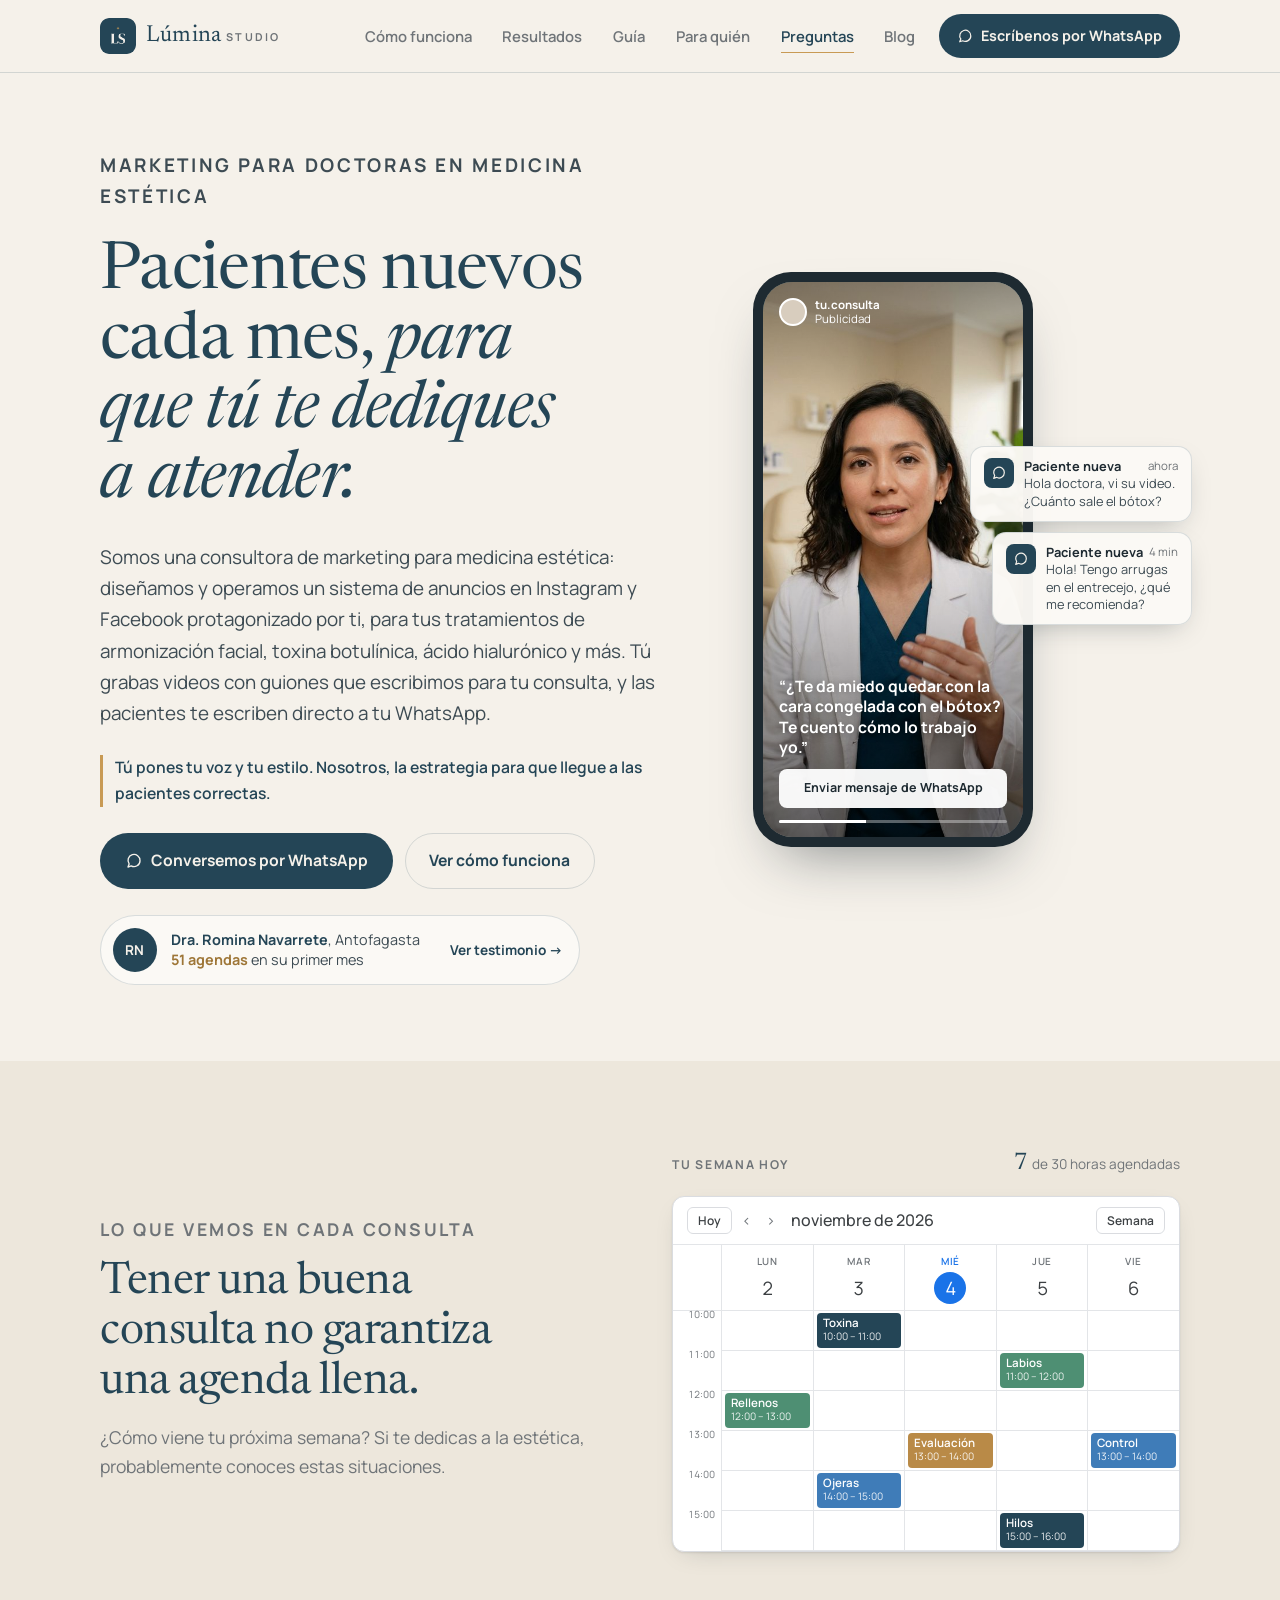
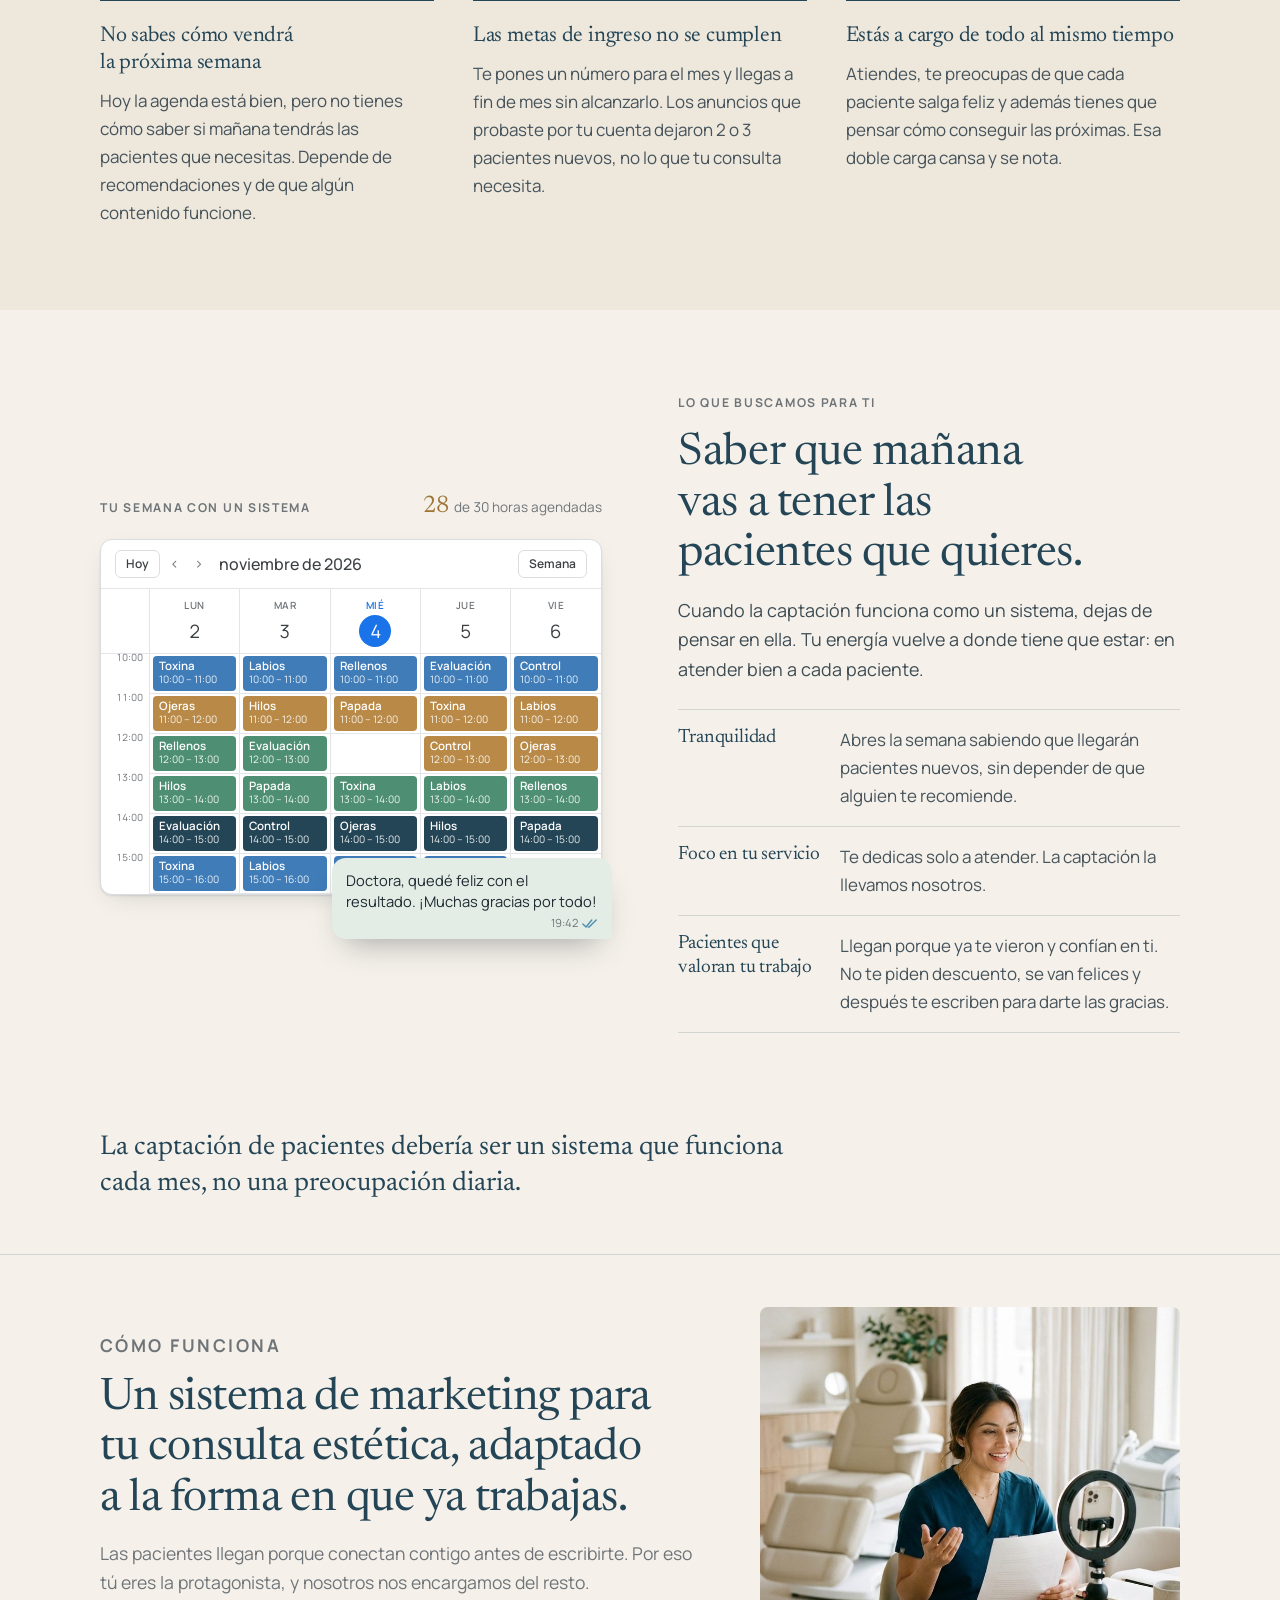
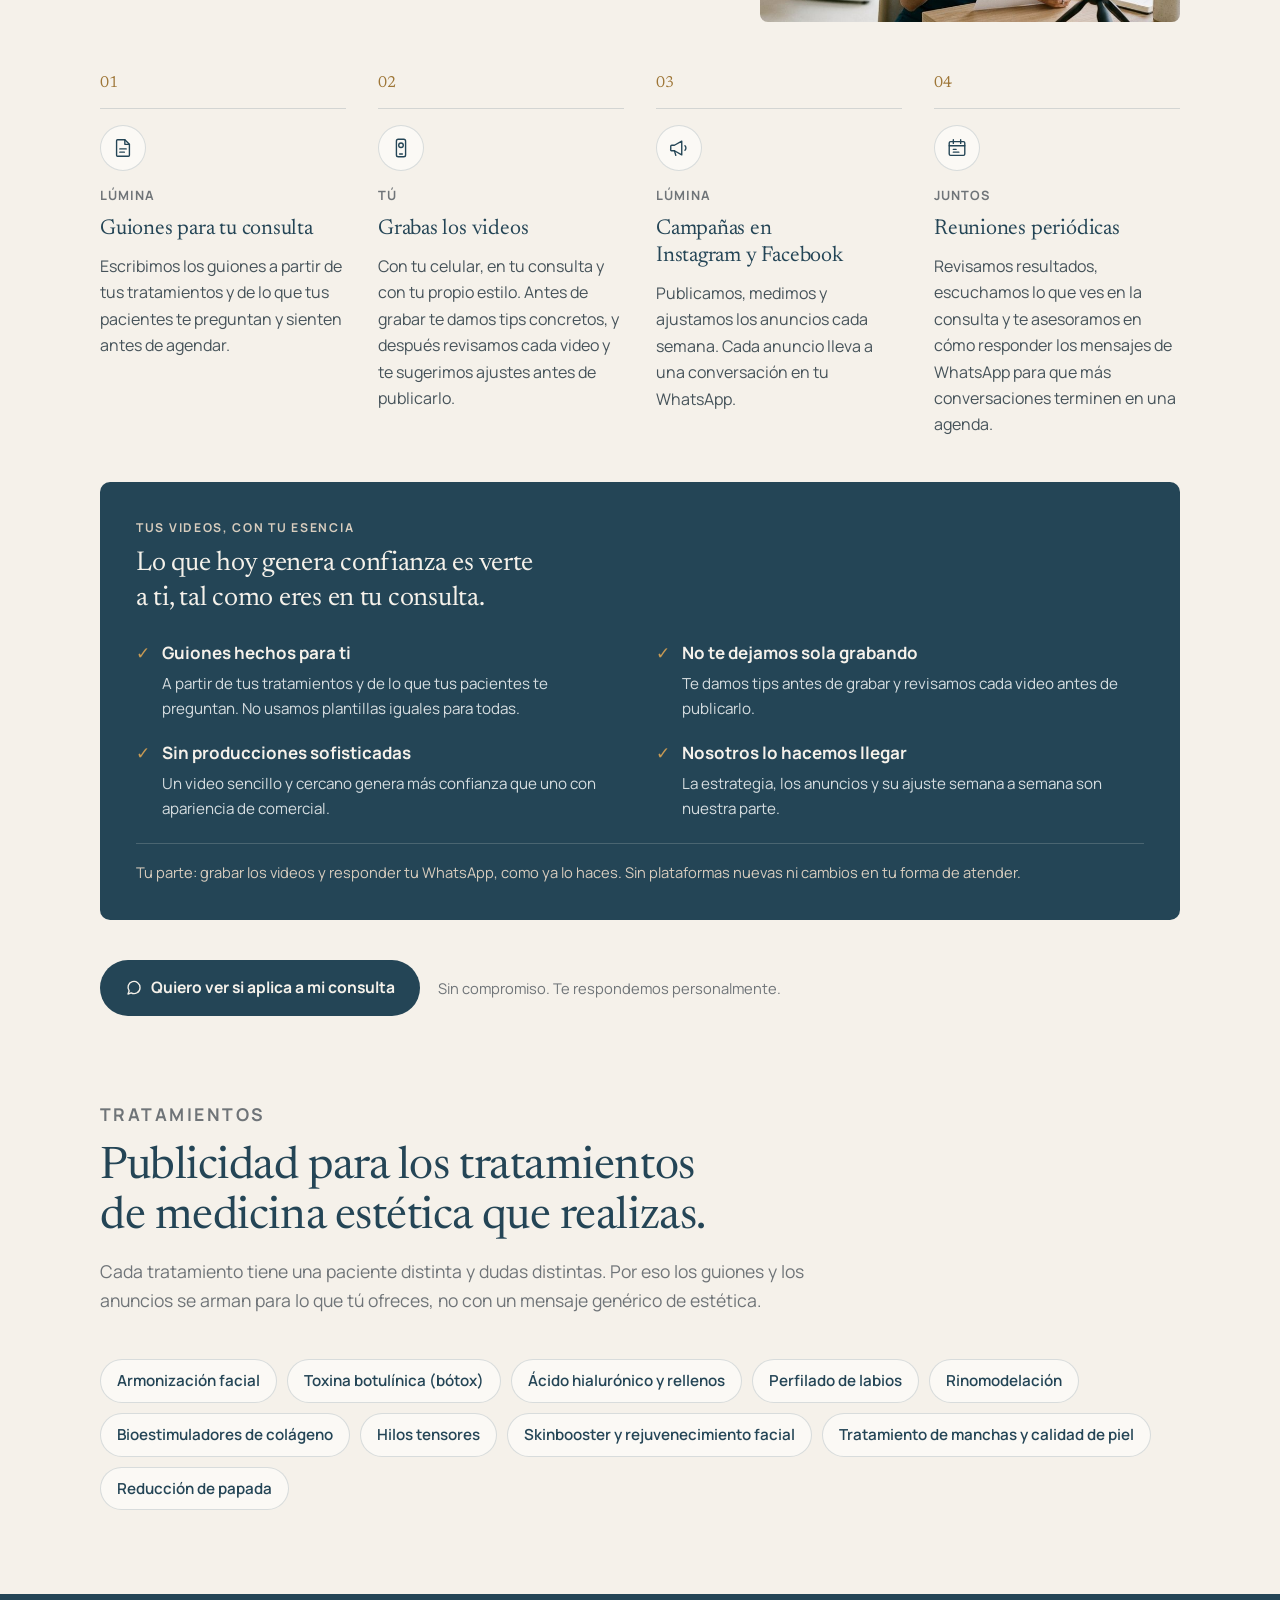
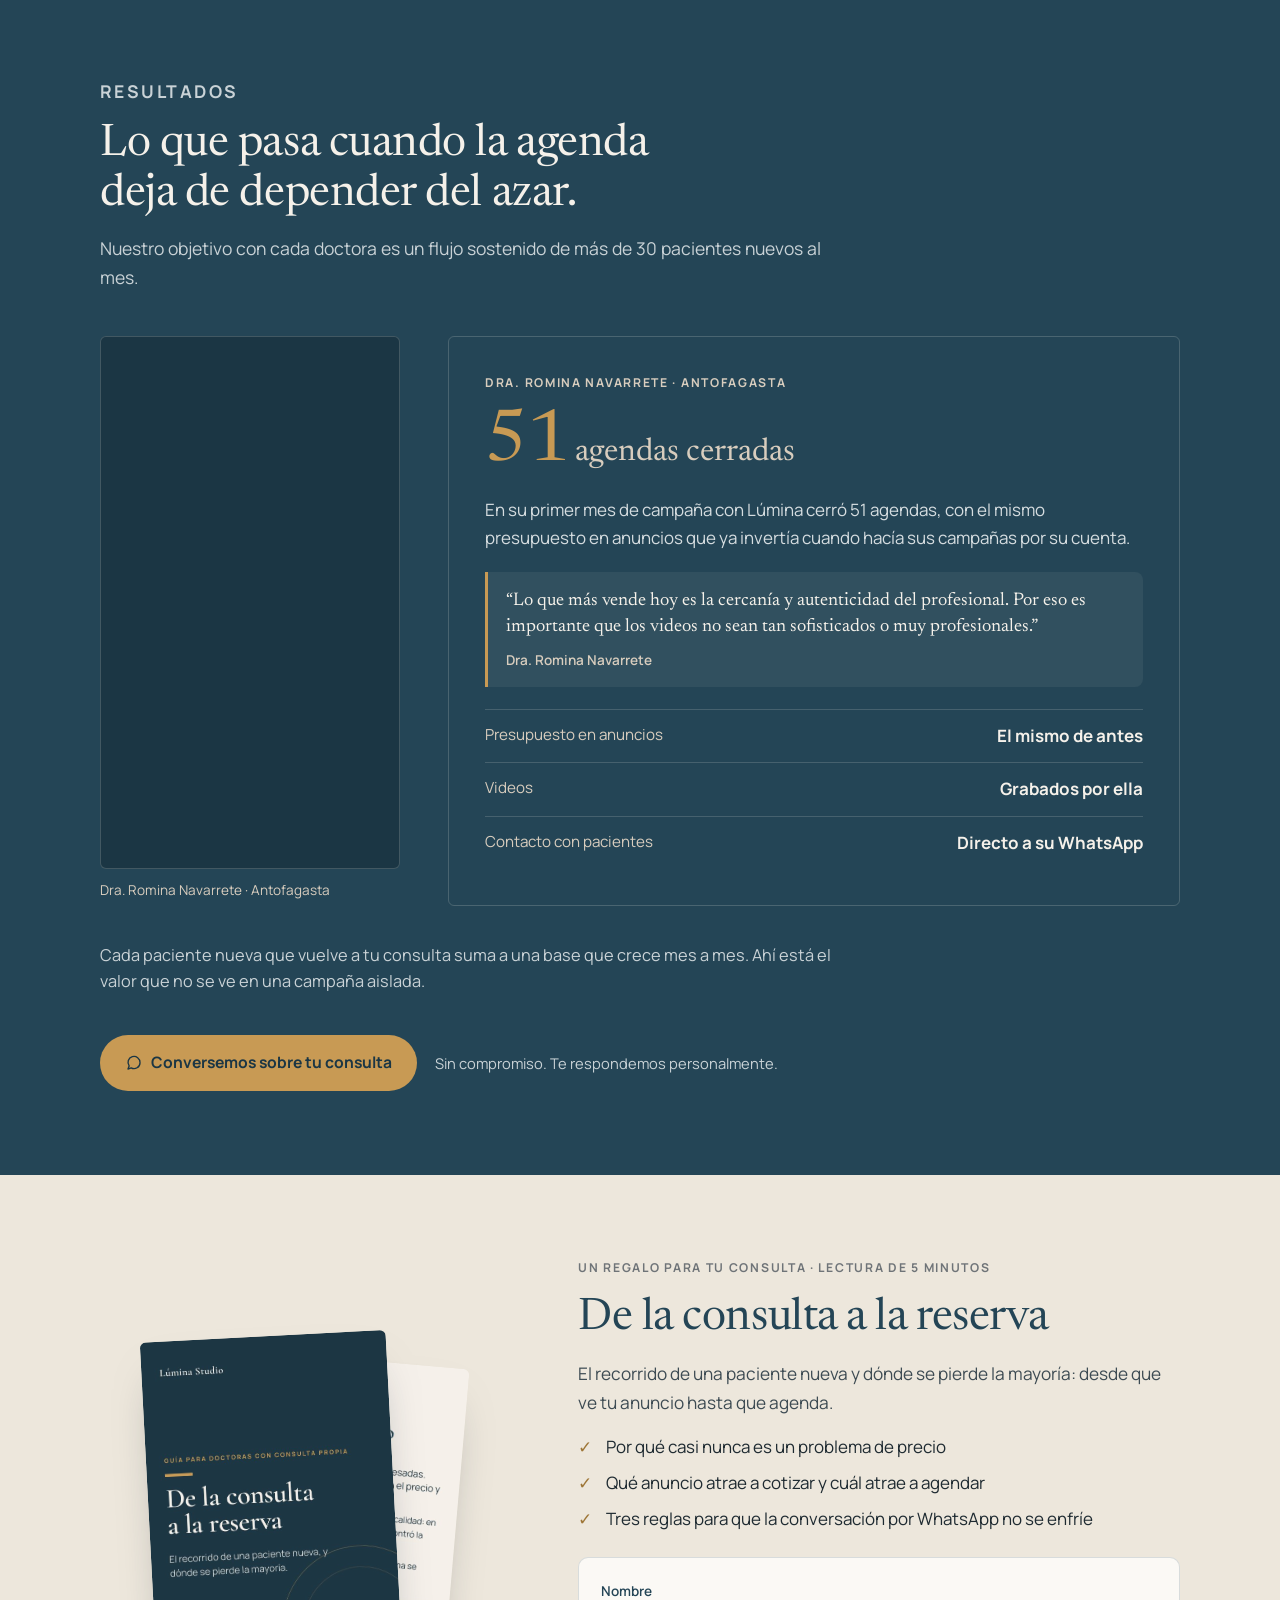
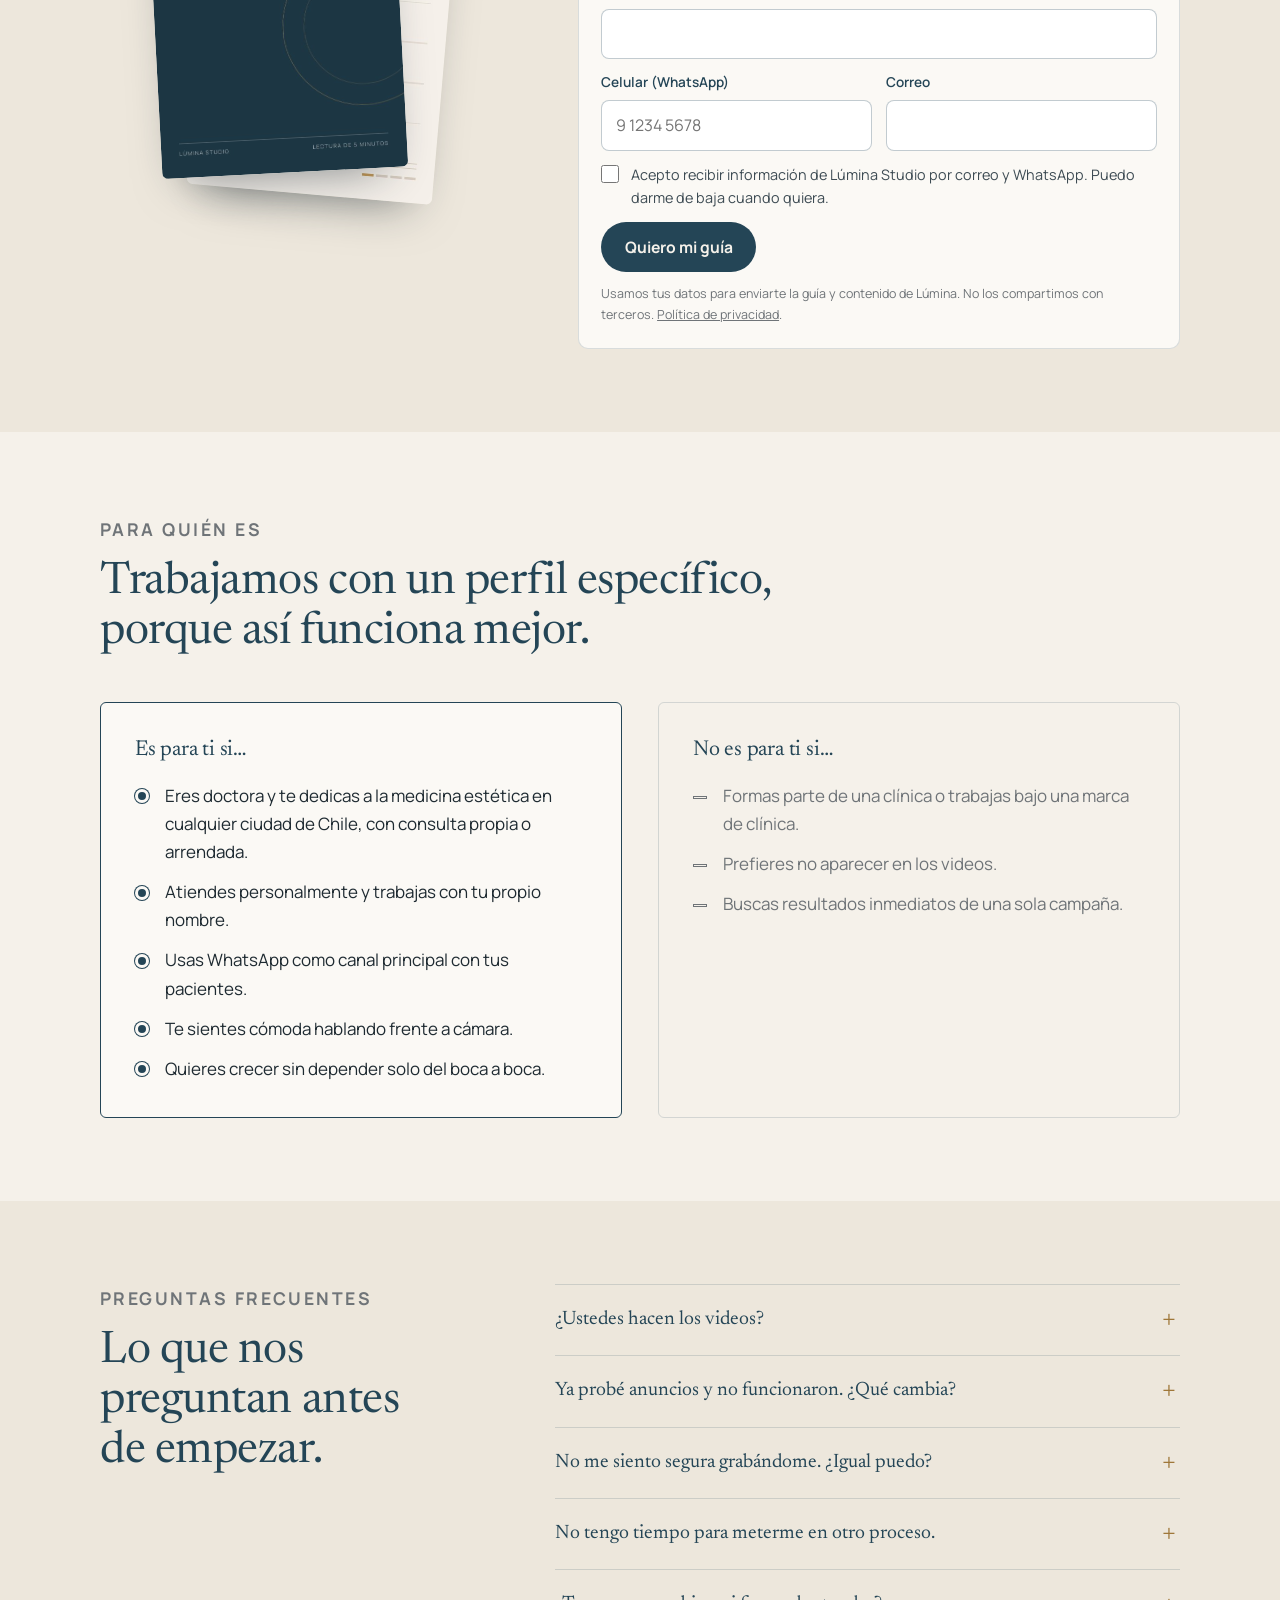
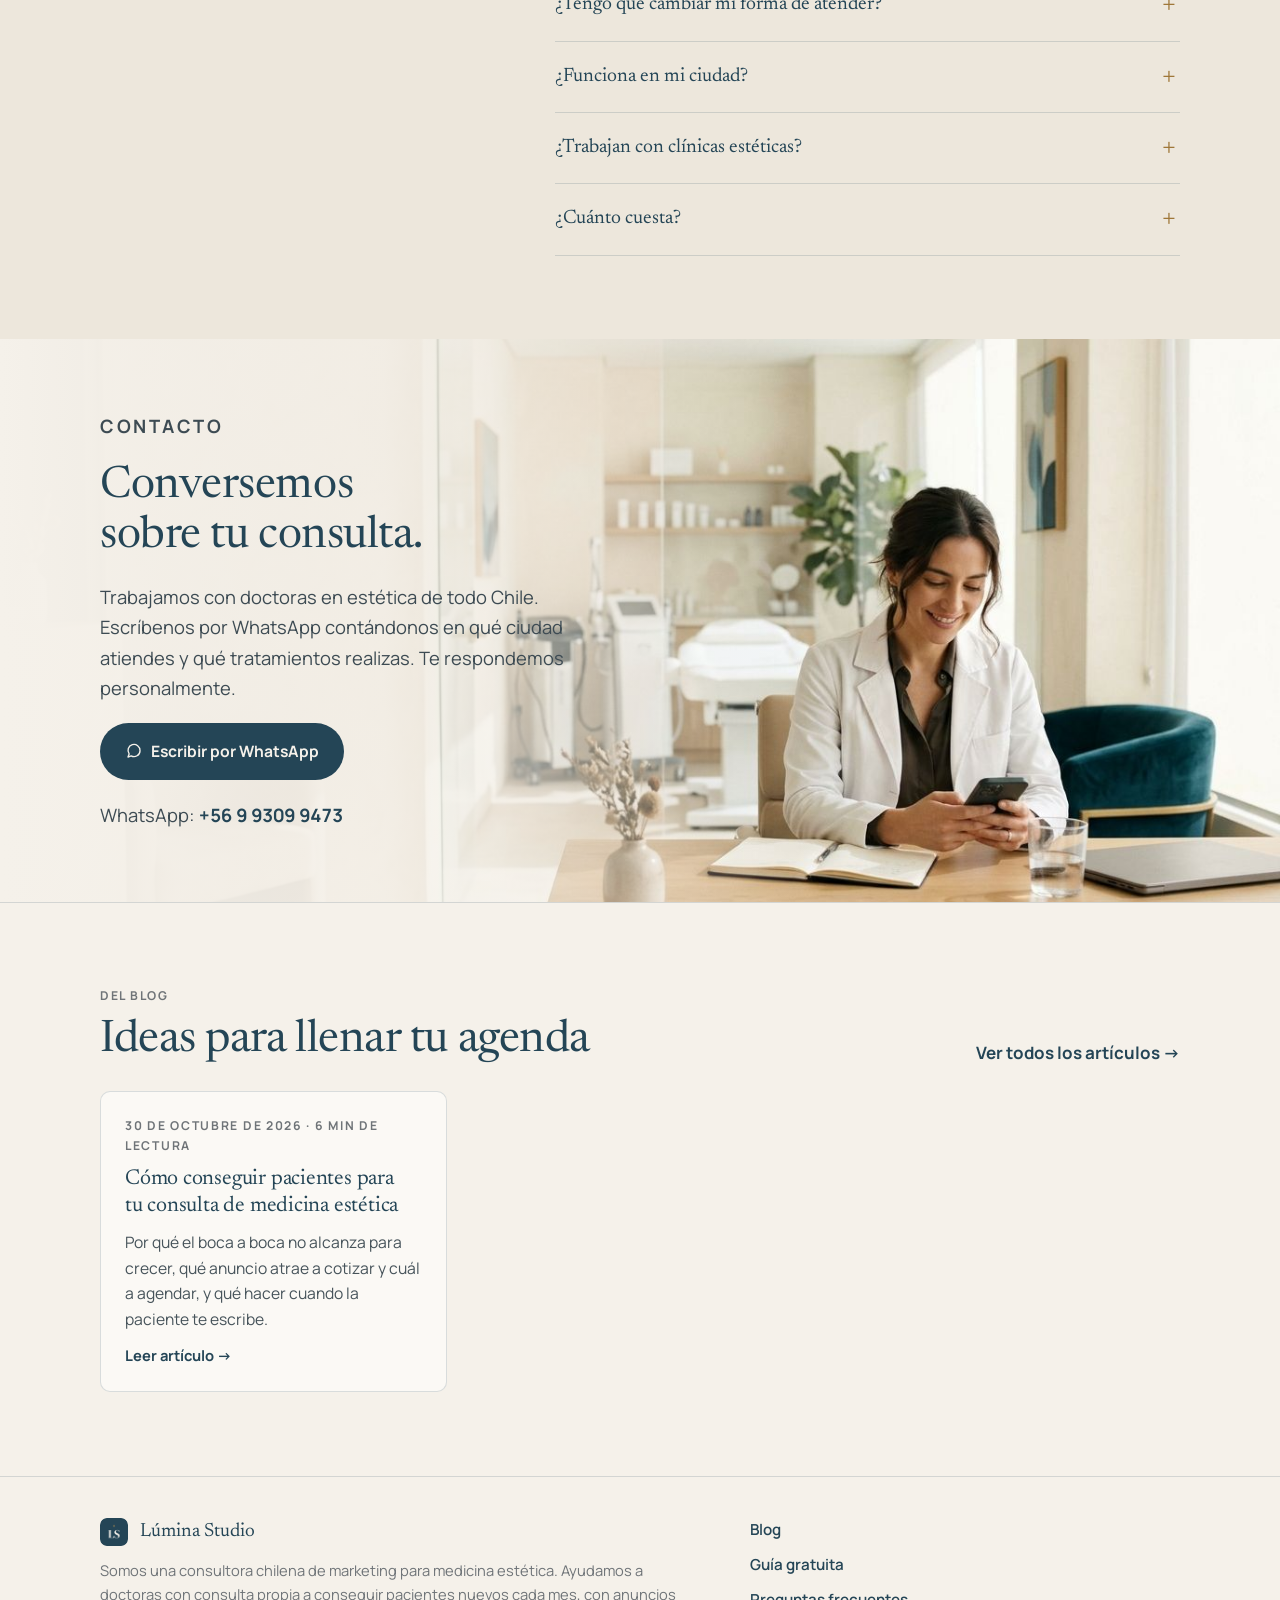
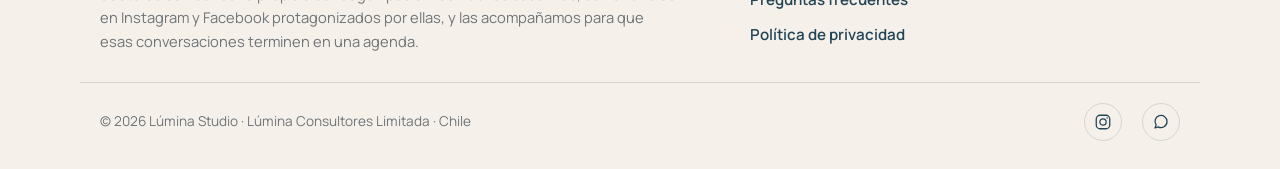
==== commit dcd61136: "Add files via upload" ====
--- a/index.html
+++ b/index.html
@@ -77,6 +77,14 @@
       "mainEntity": [
         {
           "@type": "Question",
+          "name": "¿Ustedes hacen los videos?",
+          "acceptedAnswer": {
+            "@type": "Answer",
+            "text": "No. Los videos los grabas tú, con tu celular y en tu consulta, porque lo que hoy genera confianza es verte a ti, tal como eres. Un video demasiado producido parece un comercial, y uno hecho para muchas doctoras a la vez se ve igual a todos. Nosotros escribimos el guion pensando en tus pacientes, te damos tips antes de grabar, revisamos cada video antes de publicarlo y nos encargamos de que llegue a las personas correctas."
+          }
+        },
+        {
+          "@type": "Question",
           "name": "Ya probé anuncios y no funcionaron. ¿Qué cambia?",
           "acceptedAnswer": {
             "@type": "Answer",
@@ -141,7 +149,7 @@
   <link rel="preconnect" href="https://fonts.googleapis.com">
   <link rel="preconnect" href="https://fonts.gstatic.com" crossorigin>
   <link rel="stylesheet" href="https://fonts.googleapis.com/css2?family=Manrope:wght@400;500;600;700&family=Newsreader:ital,opsz,wght@0,6..72,400;1,6..72,400&display=swap">
-  <link rel="stylesheet" href="css/estilos.css">
+  <link rel="stylesheet" href="css/estilos.css?v=9857c483">
 
   <!-- ===================== Píxel de Meta (Lúmina) ===================== -->
   <script>
@@ -198,6 +206,7 @@
         <h1>Pacientes nuevos cada mes, <em>para que tú te dediques a atender.</em></h1>
         <p class="hero-largo">Somos una consultora de marketing para medicina estética: diseñamos y operamos un sistema de anuncios en Instagram y Facebook protagonizado por ti, para tus tratamientos de armonización facial, toxina botulínica, ácido hialurónico y más. Tú grabas videos con guiones que escribimos para tu consulta, y las pacientes te escriben directo a tu WhatsApp.</p>
         <p class="hero-corto">Tú grabas videos con guiones que escribimos para tu consulta. Nosotros hacemos los anuncios, y las pacientes te escriben directo a tu WhatsApp.</p>
+        <p class="hero-esencia">Tú pones tu voz y tu estilo. Nosotros, la estrategia para que llegue a las pacientes correctas.</p>
         <div class="hero-acciones">
           <a class="boton boton-principal js-whatsapp" href="https://wa.me/56993099473?text=Hola%2C%20soy%20doctora%20y%20quiero%20saber%20m%C3%A1s%20sobre%20L%C3%BAmina%20Studio.%20Atiendo%20en%20%28ciudad%29%3A" target="_blank" rel="noopener" data-ubicacion="hero"><svg viewBox="0 0 24 24" fill="none" stroke="currentColor" stroke-width="1.8" stroke-linecap="round" stroke-linejoin="round" aria-hidden="true"><path d="M20 11.5a8 8 0 0 1-11.8 7L4 20l1.5-4.1A8 8 0 1 1 20 11.5Z"/></svg>Conversemos por WhatsApp</a>
           <a class="boton boton-texto" href="#como-funciona">Ver cómo funciona</a>
@@ -322,7 +331,7 @@
           <span class="paso-icono" aria-hidden="true"><svg viewBox="0 0 24 24"><rect x="7" y="2.5" width="10" height="19" rx="2"/><circle cx="12" cy="9" r="2.5"/><path d="M10.5 18.5h3"/></svg></span>
           <span class="quien">Tú</span>
           <h3>Grabas los videos</h3>
-          <p>En tu consulta, con tu celular y con indicaciones nuestras. Si lo prefieres, coordinamos una realizadora audiovisual.</p>
+          <p>Con tu celular, en tu consulta y con tu propio estilo. Antes de grabar te damos tips concretos, y después revisamos cada video y te sugerimos ajustes antes de publicarlo.</p>
         </li>
         <li class="paso">
           <span class="paso-icono" aria-hidden="true"><svg viewBox="0 0 24 24"><path d="M3 13.5V10a1 1 0 0 1 1-1h3l8-4.5v15L7 15H4a1 1 0 0 1-1-1.5Z"/><path d="M7 15l1.5 5M18.5 9.5a3.5 3.5 0 0 1 0 5"/></svg></span>
@@ -337,13 +346,18 @@
           <p>Revisamos resultados, escuchamos lo que ves en la consulta y te asesoramos en cómo responder los mensajes de WhatsApp para que más conversaciones terminen en una agenda.</p>
         </li>
       </ol>
-      <div class="sin-cambios">
-        <p class="tu-parte"><span class="etiqueta">Tu parte</span>Grabar los videos y responder tu WhatsApp, como ya lo haces.</p>
-        <ul>
-          <li>Sin plataformas nuevas</li>
-          <li>Sin sistemas de gestión adicionales</li>
-          <li>Sin cambiar tu forma de atender</li>
+      <div class="esencia">
+        <div class="esencia-cabeza">
+          <p class="etiqueta">Tus videos, con tu esencia</p>
+          <h3>Lo que hoy genera confianza es verte a ti, tal como eres en tu consulta.</h3>
+        </div>
+        <ul class="esencia-lista">
+          <li><b>Guiones hechos para ti</b><span>A partir de tus tratamientos y de lo que tus pacientes te preguntan. No usamos plantillas iguales para todas.</span></li>
+          <li><b>No te dejamos sola grabando</b><span>Te damos tips antes de grabar y revisamos cada video antes de publicarlo.</span></li>
+          <li><b>Sin producciones sofisticadas</b><span>Un video sencillo y cercano genera más confianza que uno con apariencia de comercial.</span></li>
+          <li><b>Nosotros lo hacemos llegar</b><span>La estrategia, los anuncios y su ajuste semana a semana son nuestra parte.</span></li>
         </ul>
+        <p class="esencia-pie">Tu parte: grabar los videos y responder tu WhatsApp, como ya lo haces. Sin plataformas nuevas ni cambios en tu forma de atender.</p>
       </div>
       <div class="cta-intermedio"><a class="boton boton-principal js-whatsapp" href="https://wa.me/56993099473?text=Hola%2C%20soy%20doctora%20y%20quiero%20saber%20m%C3%A1s%20sobre%20L%C3%BAmina%20Studio.%20Atiendo%20en%20%28ciudad%29%3A" target="_blank" rel="noopener" data-ubicacion="tras-como-funciona"><svg viewBox="0 0 24 24" fill="none" stroke="currentColor" stroke-width="1.8" stroke-linecap="round" stroke-linejoin="round" aria-hidden="true"><path d="M20 11.5a8 8 0 0 1-11.8 7L4 20l1.5-4.1A8 8 0 1 1 20 11.5Z"/></svg>Quiero ver si aplica a mi consulta</a><p>Sin compromiso. Te respondemos personalmente.</p></div>
     </div>
@@ -394,6 +408,10 @@
           <p class="etiqueta">Dra. Romina Navarrete · Antofagasta</p>
           <div class="caso-cifra">51<span>agendas cerradas</span></div>
           <p>En su primer mes de campaña con Lúmina cerró 51 agendas, con el mismo presupuesto en anuncios que ya invertía cuando hacía sus campañas por su cuenta.</p>
+          <blockquote class="caso-cita">
+            <p>“Lo que más vende hoy es la cercanía y autenticidad del profesional. Por eso es importante que los videos no sean tan sofisticados o muy profesionales.”</p>
+            <footer>Dra. Romina Navarrete</footer>
+          </blockquote>
           <dl class="caso-detalle">
             <div><dt>Presupuesto en anuncios</dt><dd>El mismo de antes</dd></div>
             <div><dt>Videos</dt><dd>Grabados por ella</dd></div>
@@ -505,6 +523,10 @@
       </div>
       <div class="faq">
         <details>
+          <summary>¿Ustedes hacen los videos?</summary>
+          <p>No. Los videos los grabas tú, con tu celular y en tu consulta, porque lo que hoy genera confianza es verte a ti, tal como eres. Un video demasiado producido parece un comercial, y uno hecho para muchas doctoras a la vez se ve igual a todos. Nosotros escribimos el guion pensando en tus pacientes, te damos tips antes de grabar, revisamos cada video antes de publicarlo y nos encargamos de que llegue a las personas correctas.</p>
+        </details>
+        <details>
           <summary>Ya probé anuncios y no funcionaron. ¿Qué cambia?</summary>
           <p>Casi siempre el problema está en el mensaje y en el formato. Trabajamos con videos tuyos y guiones pensados para generar confianza, y cada anuncio lleva a una conversación en tu WhatsApp, no a una página que la paciente abandona. Además ajustamos las campañas cada semana según lo que funciona.</p>
         </details>
@@ -591,6 +613,6 @@
 </div>
 
 
-<script src="js/script.js"></script>
+<script src="js/script.js?v=a635cdcf"></script>
 </body>
 </html>
--- a/css/estilos.css
+++ b/css/estilos.css
@@ -643,3 +643,25 @@
   .pie .contenedor.pie-grid { grid-template-columns: minmax(0, 1fr); }
   .articulo-cta-botones .boton { width: 100%; justify-content: center; }
 }
+
+/* ---------- Tus videos, con tu esencia (en Cómo funciona) ---------- */
+.esencia { margin-top: clamp(28px, 4vw, 44px); padding: clamp(24px, 3.5vw, 36px); border-radius: 10px; background: var(--petroleo); color: var(--marfil); display: grid; gap: 22px; }
+.esencia-cabeza { display: grid; gap: 8px; max-width: 40rem; }
+.esencia-cabeza .etiqueta { color: var(--arena); }
+.esencia-cabeza h3 { color: var(--marfil); font-size: clamp(1.3rem, 2.4vw, 1.7rem); line-height: 1.3; }
+.esencia-lista { list-style: none; margin: 0; padding: 0; display: grid; grid-template-columns: repeat(2, minmax(0, 1fr)); gap: 18px 32px; }
+.esencia-lista li { display: grid; gap: 4px; padding-left: 26px; position: relative; }
+.esencia-lista li::before { content: "✓"; position: absolute; left: 0; top: 0; color: var(--ambar); font-weight: 700; }
+.esencia-lista b { color: var(--marfil); font-weight: 700; }
+.esencia-lista span { color: #D6DDE0; font-size: .95rem; }
+.esencia-pie { border-top: 1px solid rgba(245, 241, 234, .18); padding-top: 16px; color: var(--arena); font-size: .92rem; }
+@media (max-width: 680px) { .esencia-lista { grid-template-columns: minmax(0, 1fr); } }
+
+/* Línea de esencia en el inicio */
+.hero-esencia { font-size: .98rem !important; color: var(--petroleo) !important; font-weight: 600; border-left: 3px solid var(--ambar); padding-left: 12px; }
+@media (max-width: 680px) { .hero-texto > p.hero-esencia { order: 3; border-left: 0; padding-left: 0; } }
+
+/* Cita de la clienta en Resultados */
+.caso-cita { margin: 4px 0 0; padding: 16px 18px; border-left: 3px solid var(--ambar); background: rgba(245, 241, 234, .06); border-radius: 0 8px 8px 0; display: grid; gap: 8px; }
+.caso-cita p { font-family: var(--f-titulo); font-size: 1.15rem; line-height: 1.45; color: var(--marfil) !important; }
+.caso-cita footer { font-size: .85rem; color: var(--arena); font-weight: 600; }
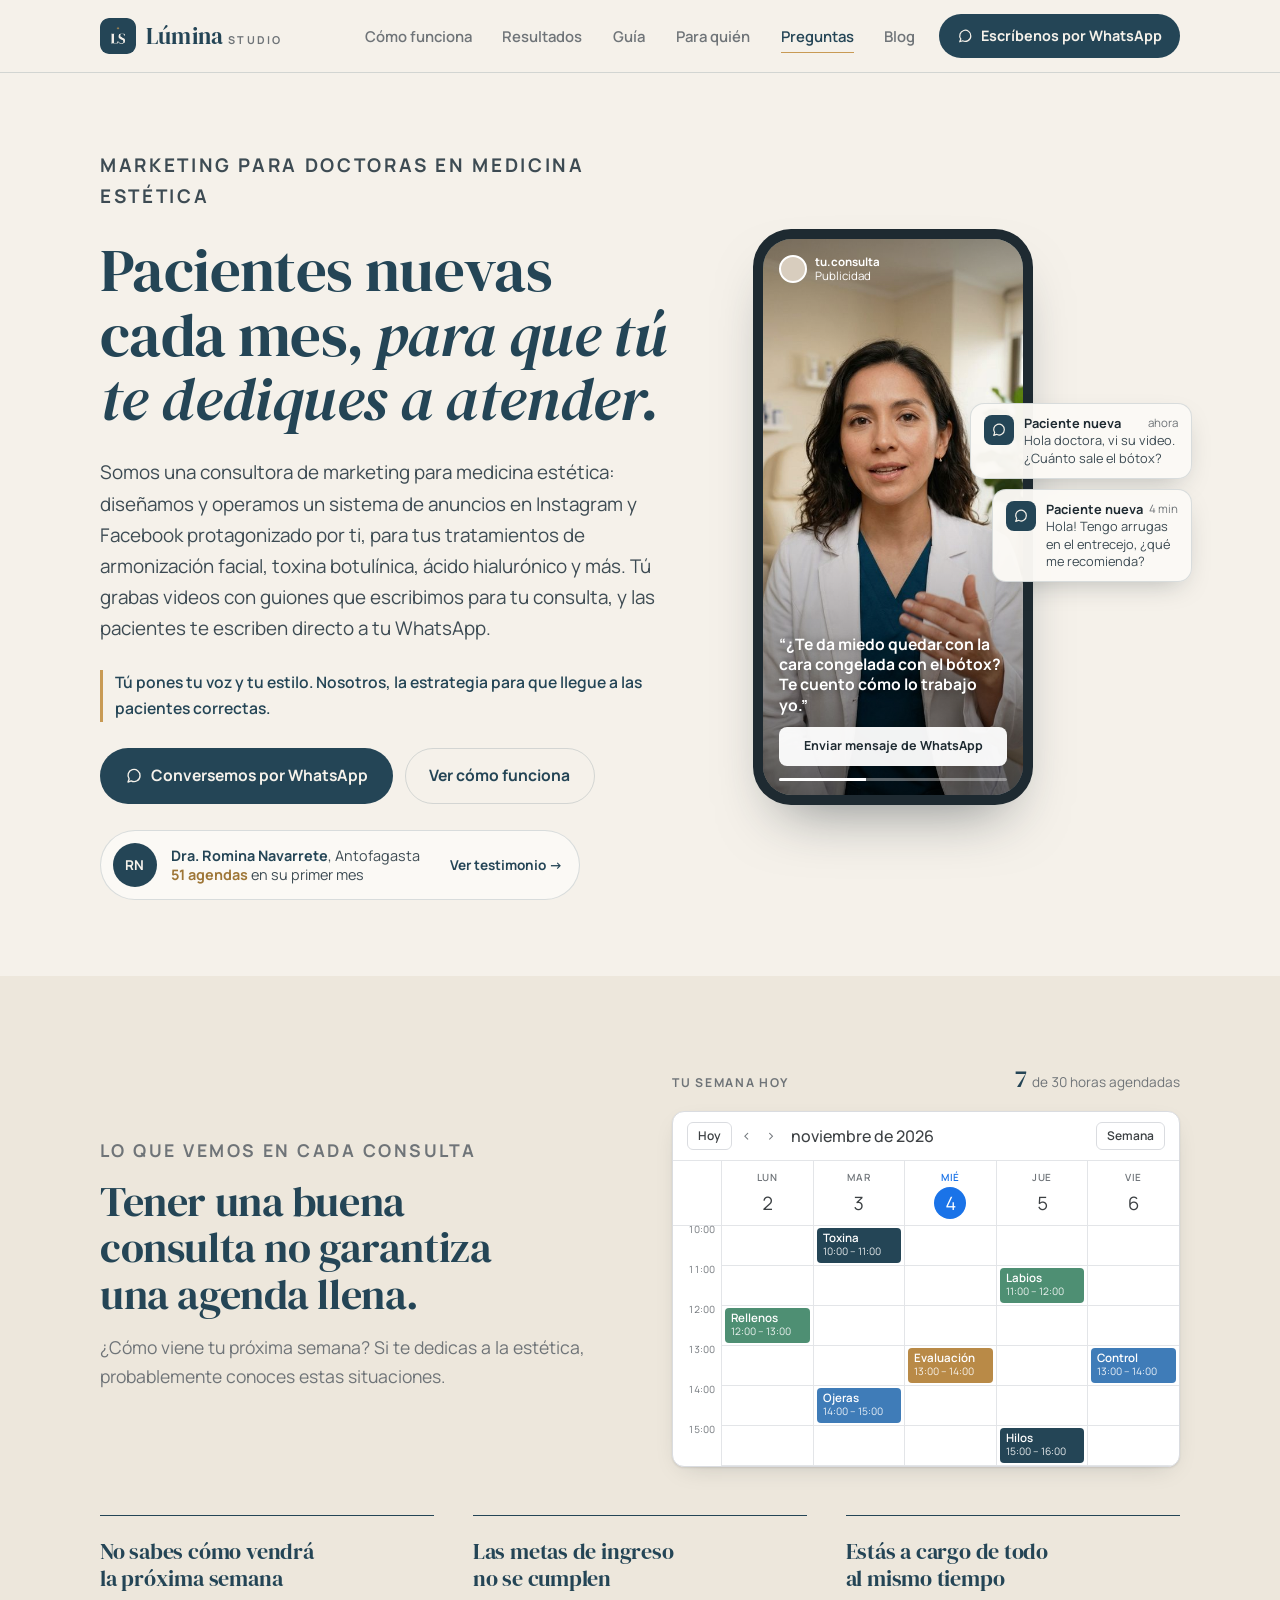
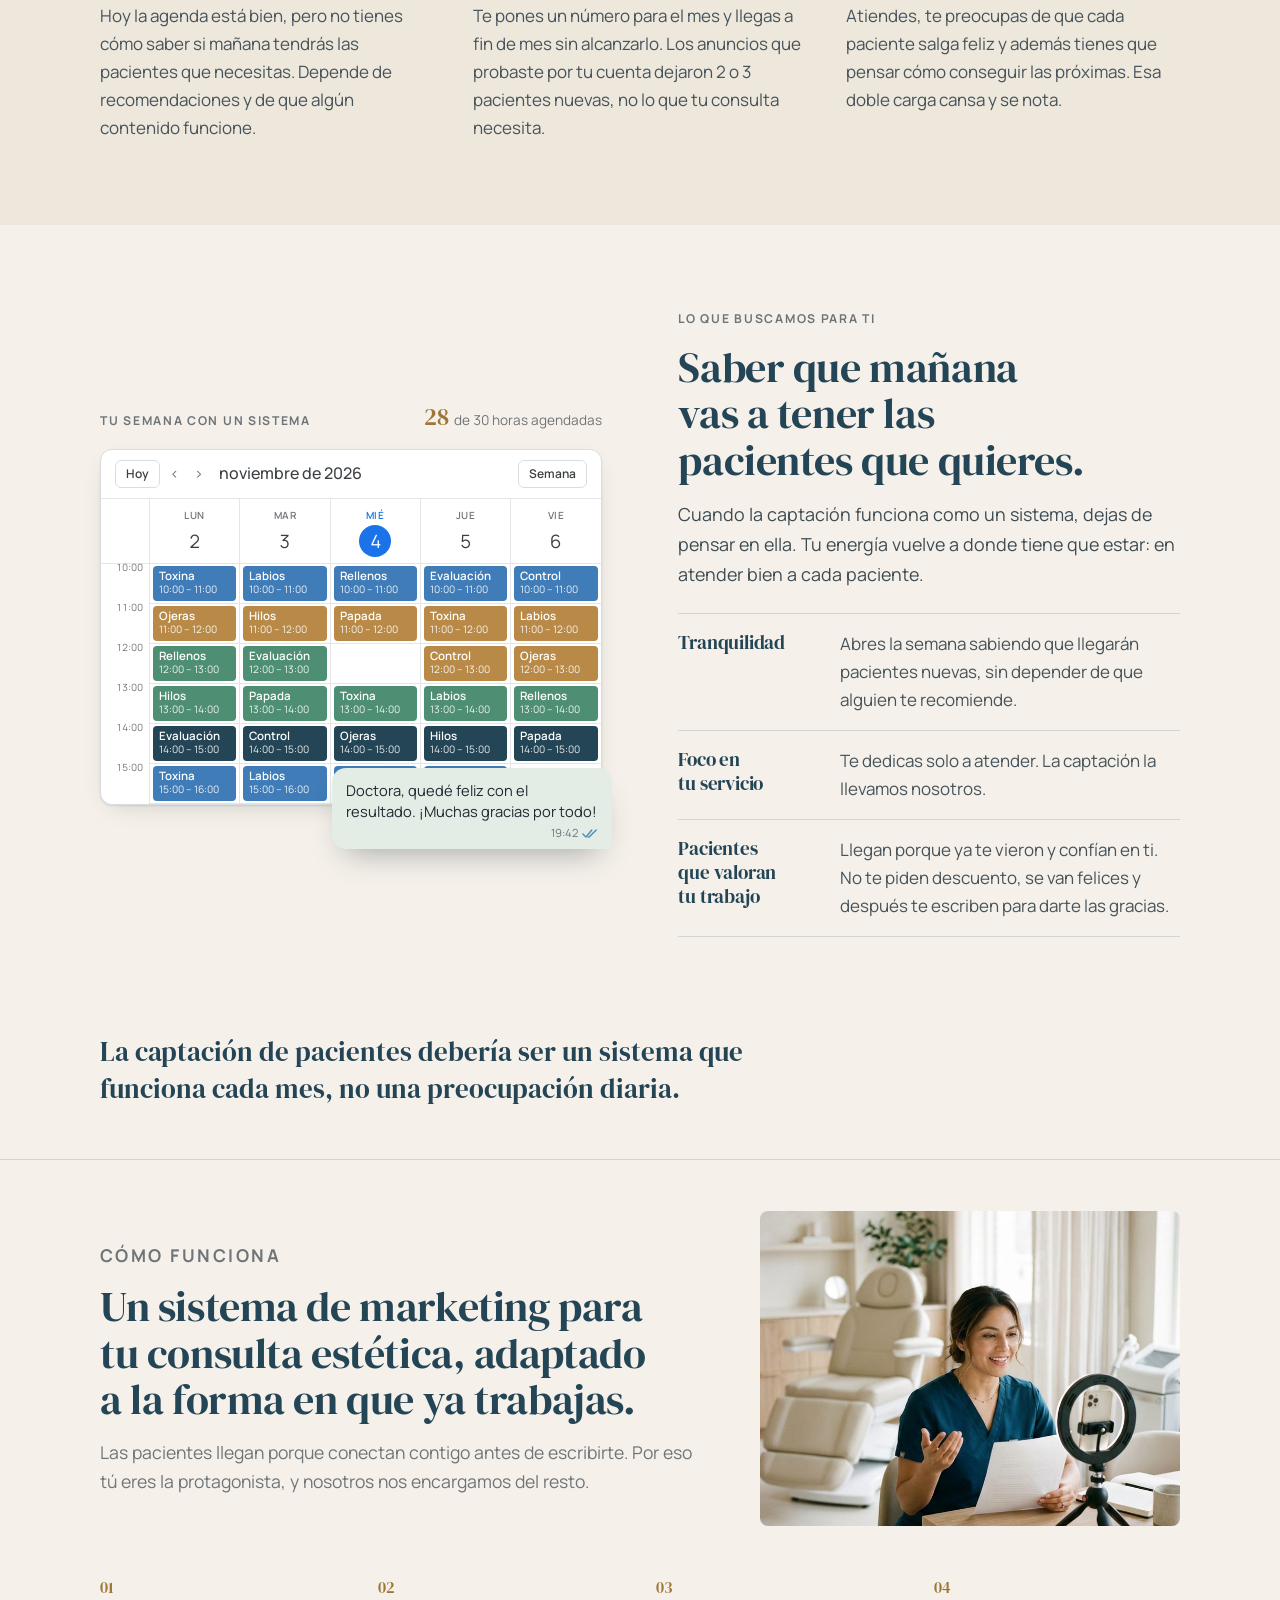
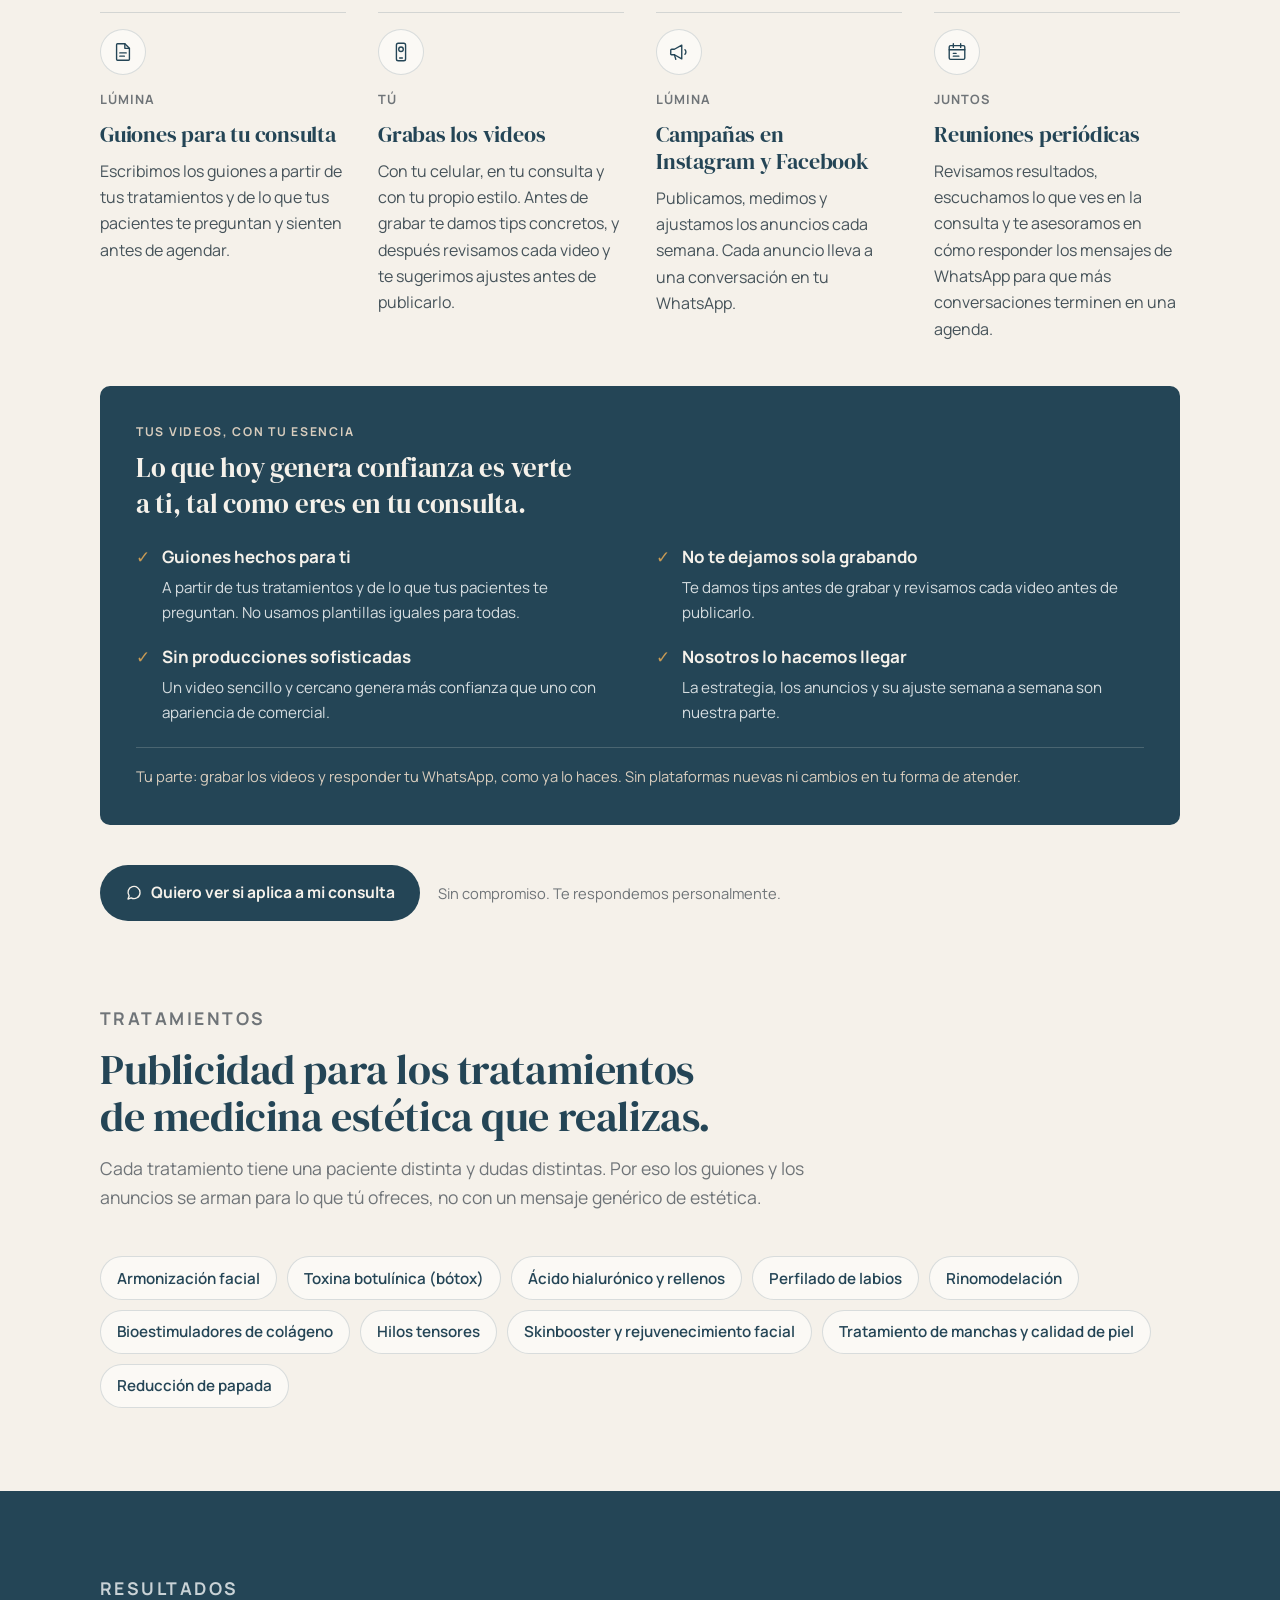
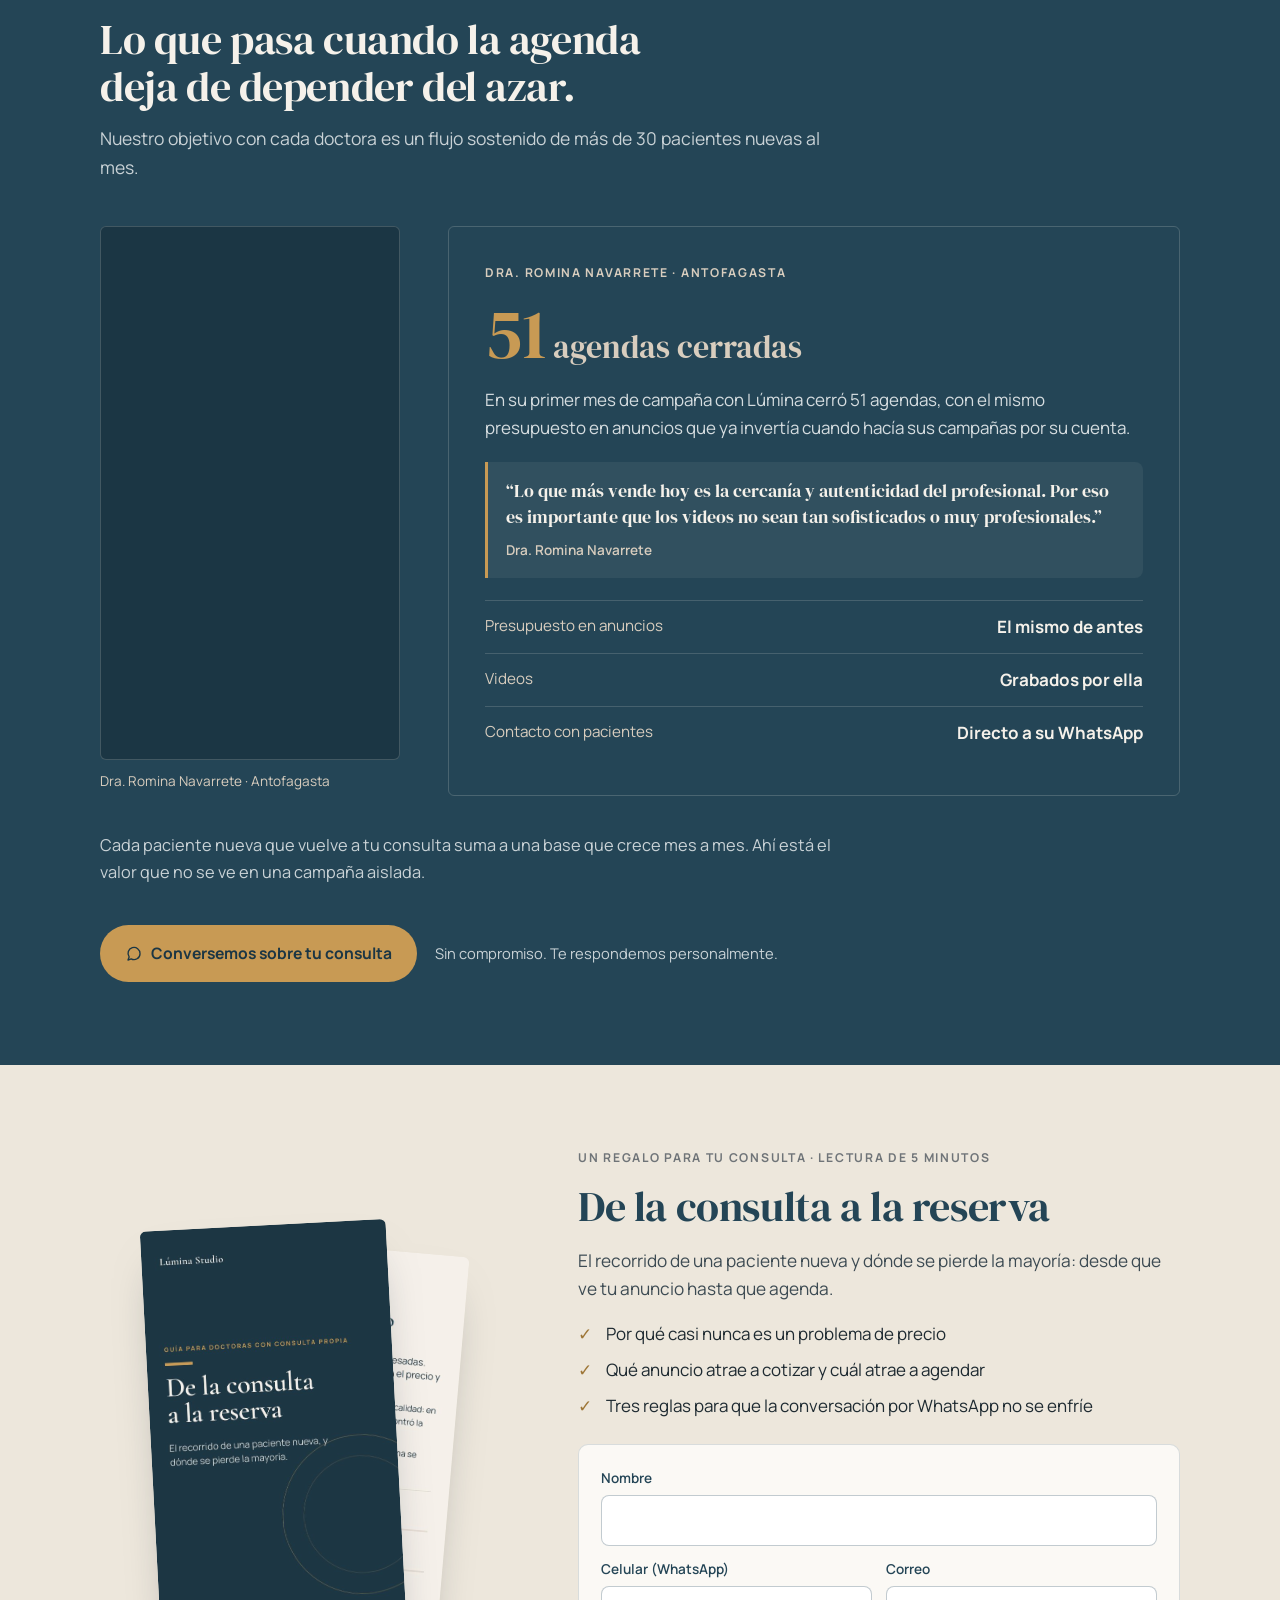
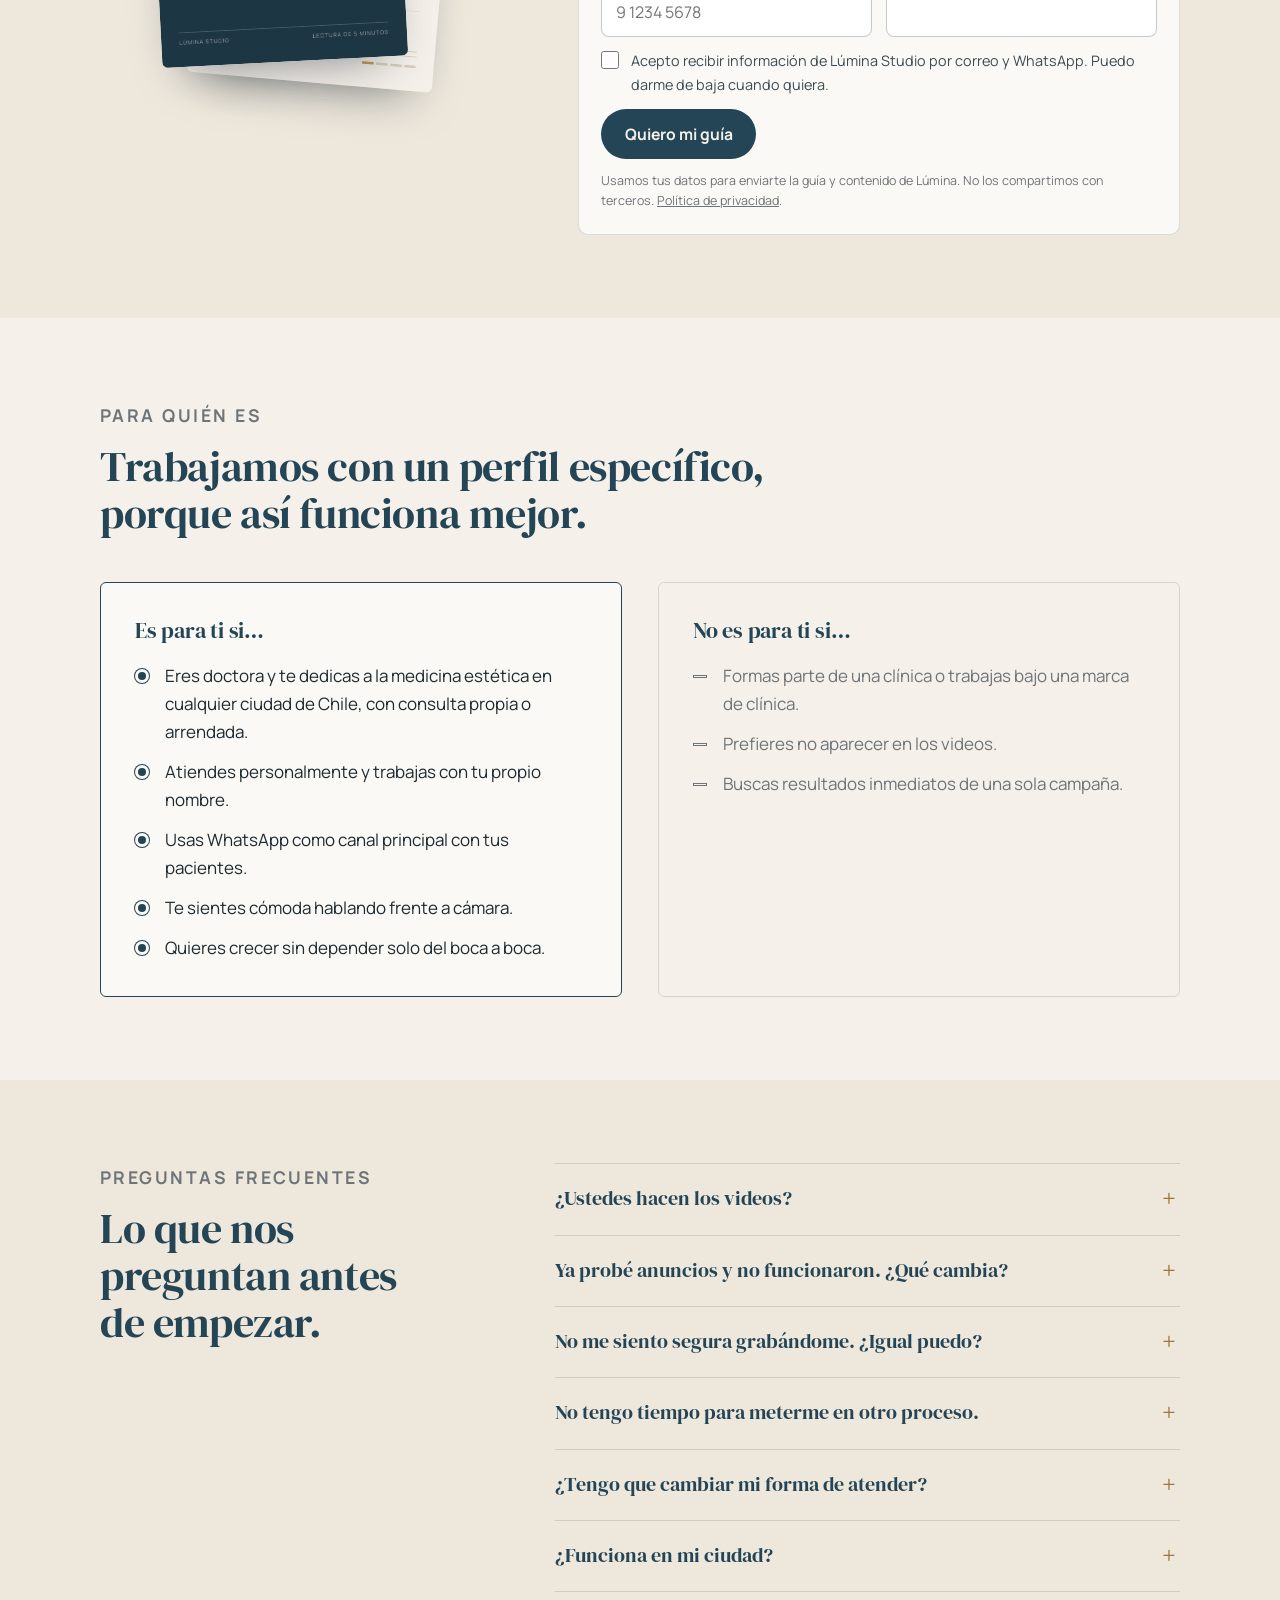
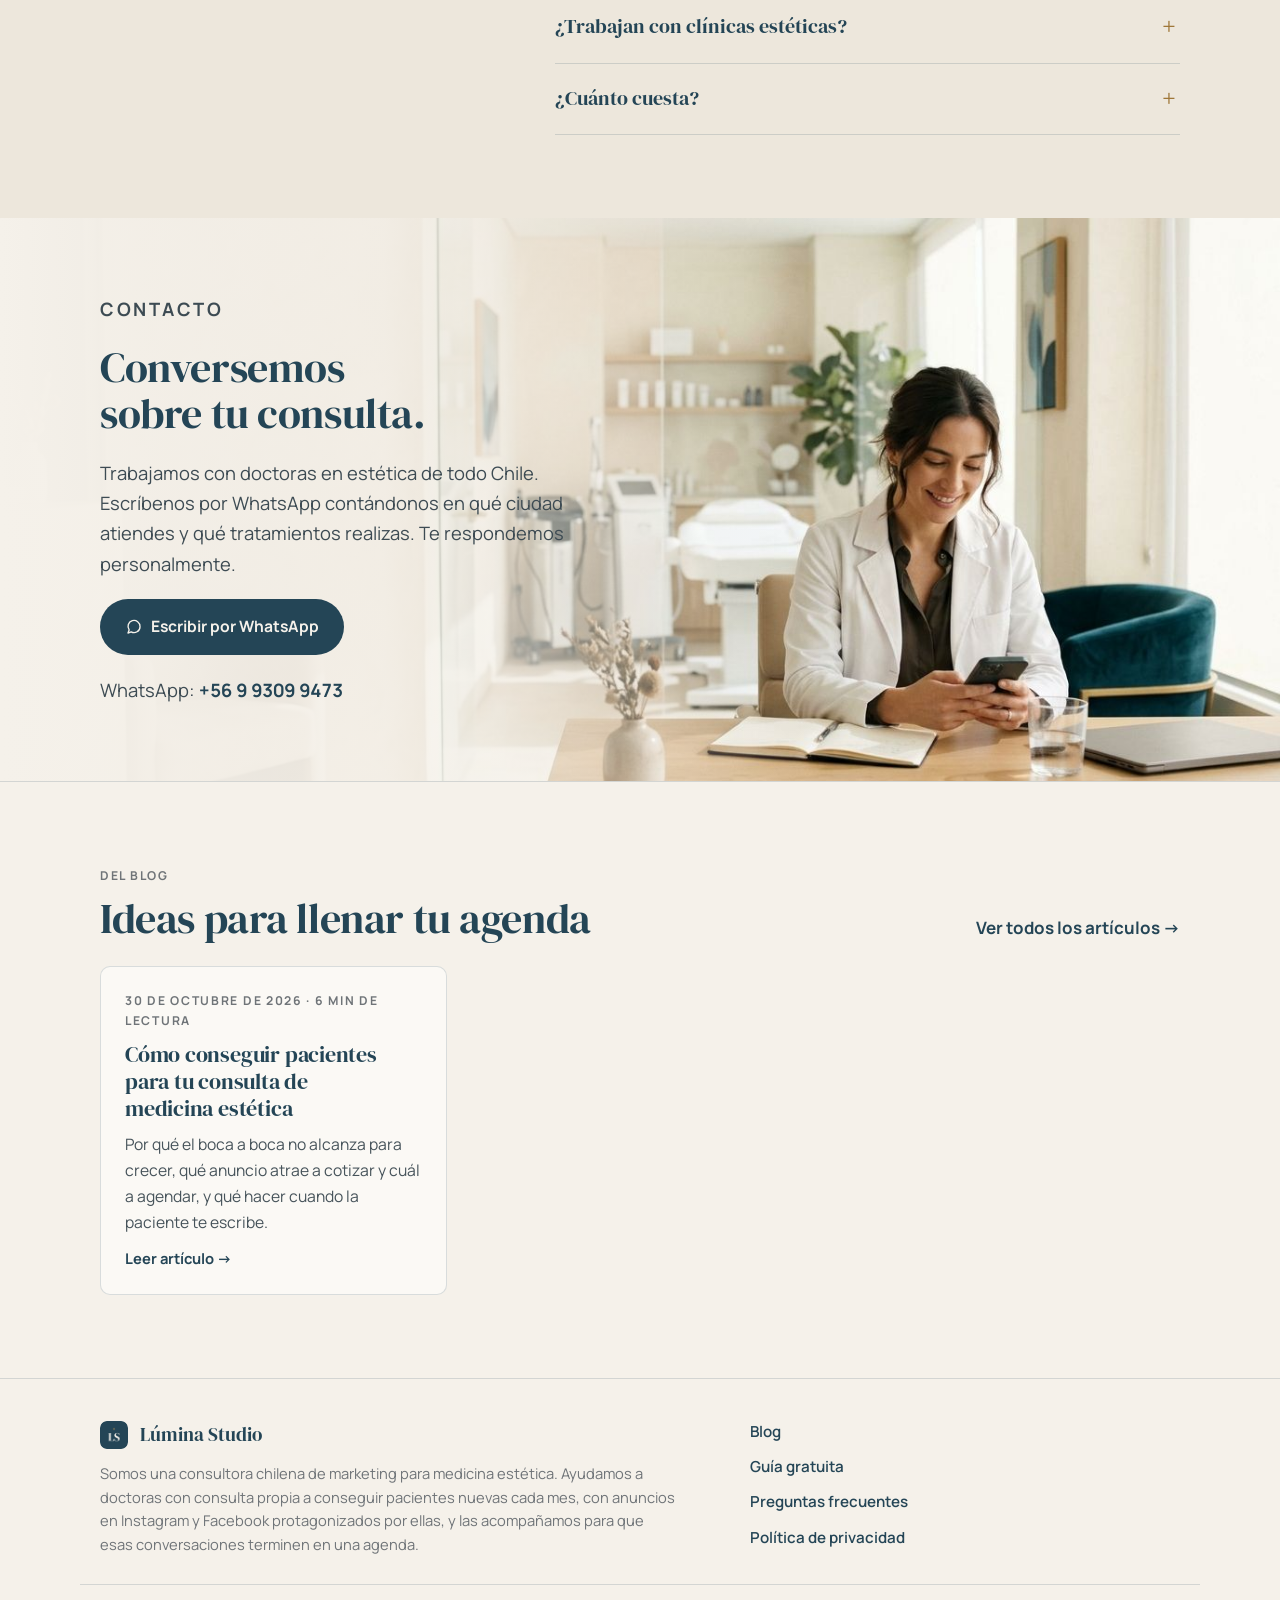
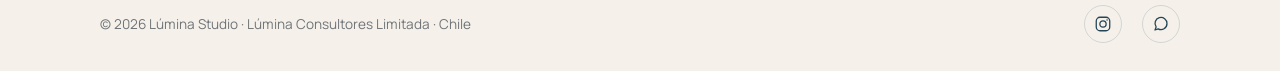
==== commit 0820eba2: "Add files via upload" ====
--- a/index.html
+++ b/index.html
@@ -6,7 +6,7 @@
 
   <!-- ============================ SEO ============================ -->
   <title>Marketing para medicina estética en Chile | Lúmina Studio</title>
-  <meta name="description" content="Anuncios en Instagram y Facebook protagonizados por ti para llenar tu agenda con pacientes nuevos. Para doctoras en estética de todo Chile.">
+  <meta name="description" content="Anuncios en Instagram y Facebook protagonizados por ti para llenar tu agenda con pacientes nuevas. Para doctoras en estética de todo Chile.">
   <link rel="canonical" href="https://luminaconsultora.cl/">
   <meta name="robots" content="index, follow">
   <meta name="theme-color" content="#244556">
@@ -18,7 +18,7 @@
   <meta property="og:locale" content="es_CL">
   <meta property="og:site_name" content="Lúmina Studio">
   <meta property="og:url" content="https://luminaconsultora.cl/">
-  <meta property="og:title" content="Lúmina Studio | Pacientes nuevos cada mes para tu consulta estética">
+  <meta property="og:title" content="Lúmina Studio | Pacientes nuevas cada mes para tu consulta estética">
   <meta property="og:description" content="Videos protagonizados por ti, anuncios en Instagram y Facebook, y pacientes que te escriben directo a tu WhatsApp.">
   <meta property="og:image" content="https://luminaconsultora.cl/img/compartir-v2.jpg">
   <meta property="og:image:width" content="1200">
@@ -148,8 +148,8 @@
   <!-- Tipografías -->
   <link rel="preconnect" href="https://fonts.googleapis.com">
   <link rel="preconnect" href="https://fonts.gstatic.com" crossorigin>
-  <link rel="stylesheet" href="https://fonts.googleapis.com/css2?family=Manrope:wght@400;500;600;700&family=Newsreader:ital,opsz,wght@0,6..72,400;1,6..72,400&display=swap">
-  <link rel="stylesheet" href="css/estilos.css?v=9857c483">
+  <link rel="stylesheet" href="https://fonts.googleapis.com/css2?family=DM+Serif+Display:ital@0;1&family=Manrope:wght@400;500;600;700&display=swap">
+  <link rel="stylesheet" href="css/estilos.css?v=01e18771">
 
   <!-- ===================== Píxel de Meta (Lúmina) ===================== -->
   <script>
@@ -203,7 +203,7 @@
     <div class="contenedor">
       <div class="hero-texto">
         <p class="etiqueta">Marketing para doctoras en medicina estética</p>
-        <h1>Pacientes nuevos cada mes, <em>para que tú te dediques a atender.</em></h1>
+        <h1>Pacientes nuevas cada mes, <em>para que tú te dediques a atender.</em></h1>
         <p class="hero-largo">Somos una consultora de marketing para medicina estética: diseñamos y operamos un sistema de anuncios en Instagram y Facebook protagonizado por ti, para tus tratamientos de armonización facial, toxina botulínica, ácido hialurónico y más. Tú grabas videos con guiones que escribimos para tu consulta, y las pacientes te escriben directo a tu WhatsApp.</p>
         <p class="hero-corto">Tú grabas videos con guiones que escribimos para tu consulta. Nosotros hacemos los anuncios, y las pacientes te escriben directo a tu WhatsApp.</p>
         <p class="hero-esencia">Tú pones tu voz y tu estilo. Nosotros, la estrategia para que llegue a las pacientes correctas.</p>
@@ -260,7 +260,7 @@
         </div>
         <div class="situacion">
           <h3>Las metas de ingreso no se cumplen</h3>
-          <p>Te pones un número para el mes y llegas a fin de mes sin alcanzarlo. Los anuncios que probaste por tu cuenta dejaron 2 o 3 pacientes nuevos, no lo que tu consulta necesita.</p>
+          <p>Te pones un número para el mes y llegas a fin de mes sin alcanzarlo. Los anuncios que probaste por tu cuenta dejaron 2 o 3 pacientes nuevas, no lo que tu consulta necesita.</p>
         </div>
         <div class="situacion">
           <h3>Estás a cargo de todo al mismo tiempo</h3>
@@ -289,7 +289,7 @@
       <ul class="deseo-lista">
         <li>
           <h3>Tranquilidad</h3>
-          <p>Abres la semana sabiendo que llegarán pacientes nuevos, sin depender de que alguien te recomiende.</p>
+          <p>Abres la semana sabiendo que llegarán pacientes nuevas, sin depender de que alguien te recomiende.</p>
         </li>
         <li>
           <h3>Foco en tu servicio</h3>
@@ -396,7 +396,7 @@
       <div class="seccion-cabeza">
         <p class="etiqueta">Resultados</p>
         <h2 id="titulo-resultados">Lo que pasa cuando la agenda deja de depender del azar.</h2>
-        <p>Nuestro objetivo con cada doctora es un flujo sostenido de más de 30 pacientes nuevos al mes.</p>
+        <p>Nuestro objetivo con cada doctora es un flujo sostenido de más de 30 pacientes nuevas al mes.</p>
       </div>
       <div class="resultados-grilla">
       <figure class="video-testimonio">
@@ -587,7 +587,7 @@
   <div class="contenedor pie-grid">
     <div class="pie-sobre">
       <p class="pie-marca"><img src="img/logo.png" alt="" width="28" height="28"><span>Lúmina Studio</span></p>
-      <p>Somos una consultora chilena de marketing para medicina estética. Ayudamos a doctoras con consulta propia a conseguir pacientes nuevos cada mes, con anuncios en Instagram y Facebook protagonizados por ellas, y las acompañamos para que esas conversaciones terminen en una agenda.</p>
+      <p>Somos una consultora chilena de marketing para medicina estética. Ayudamos a doctoras con consulta propia a conseguir pacientes nuevas cada mes, con anuncios en Instagram y Facebook protagonizados por ellas, y las acompañamos para que esas conversaciones terminen en una agenda.</p>
     </div>
     <nav class="pie-enlaces" aria-label="Más de Lúmina Studio">
       <a href="blog/">Blog</a>
--- a/css/estilos.css
+++ b/css/estilos.css
@@ -15,7 +15,7 @@
   --tinta: #1E2A31;
   --linea: rgba(36, 69, 86, .16);
 
-  --f-titulo: "Newsreader", "Iowan Old Style", Georgia, serif;
+  --f-titulo: "DM Serif Display", "Iowan Old Style", Georgia, serif;
   --f-texto: "Manrope", "Segoe UI", system-ui, -apple-system, sans-serif;
 
   --ancho: 1120px;
@@ -63,8 +63,8 @@
   margin: 0;
   letter-spacing: -0.01em;
 }
-h1 { font-size: clamp(2.4rem, 5.6vw, 4.1rem); line-height: 1.06; }
-h2 { font-size: clamp(1.9rem, 3.6vw, 2.8rem); line-height: 1.12; }
+h1 { font-size: clamp(2.3rem, 5.2vw, 3.8rem); line-height: 1.06; }
+h2 { font-size: clamp(1.8rem, 3.3vw, 2.6rem); line-height: 1.12; }
 h3 { font-size: 1.35rem; line-height: 1.25; }
 h1 em, h2 em { font-style: italic; }
 p { margin: 0; }
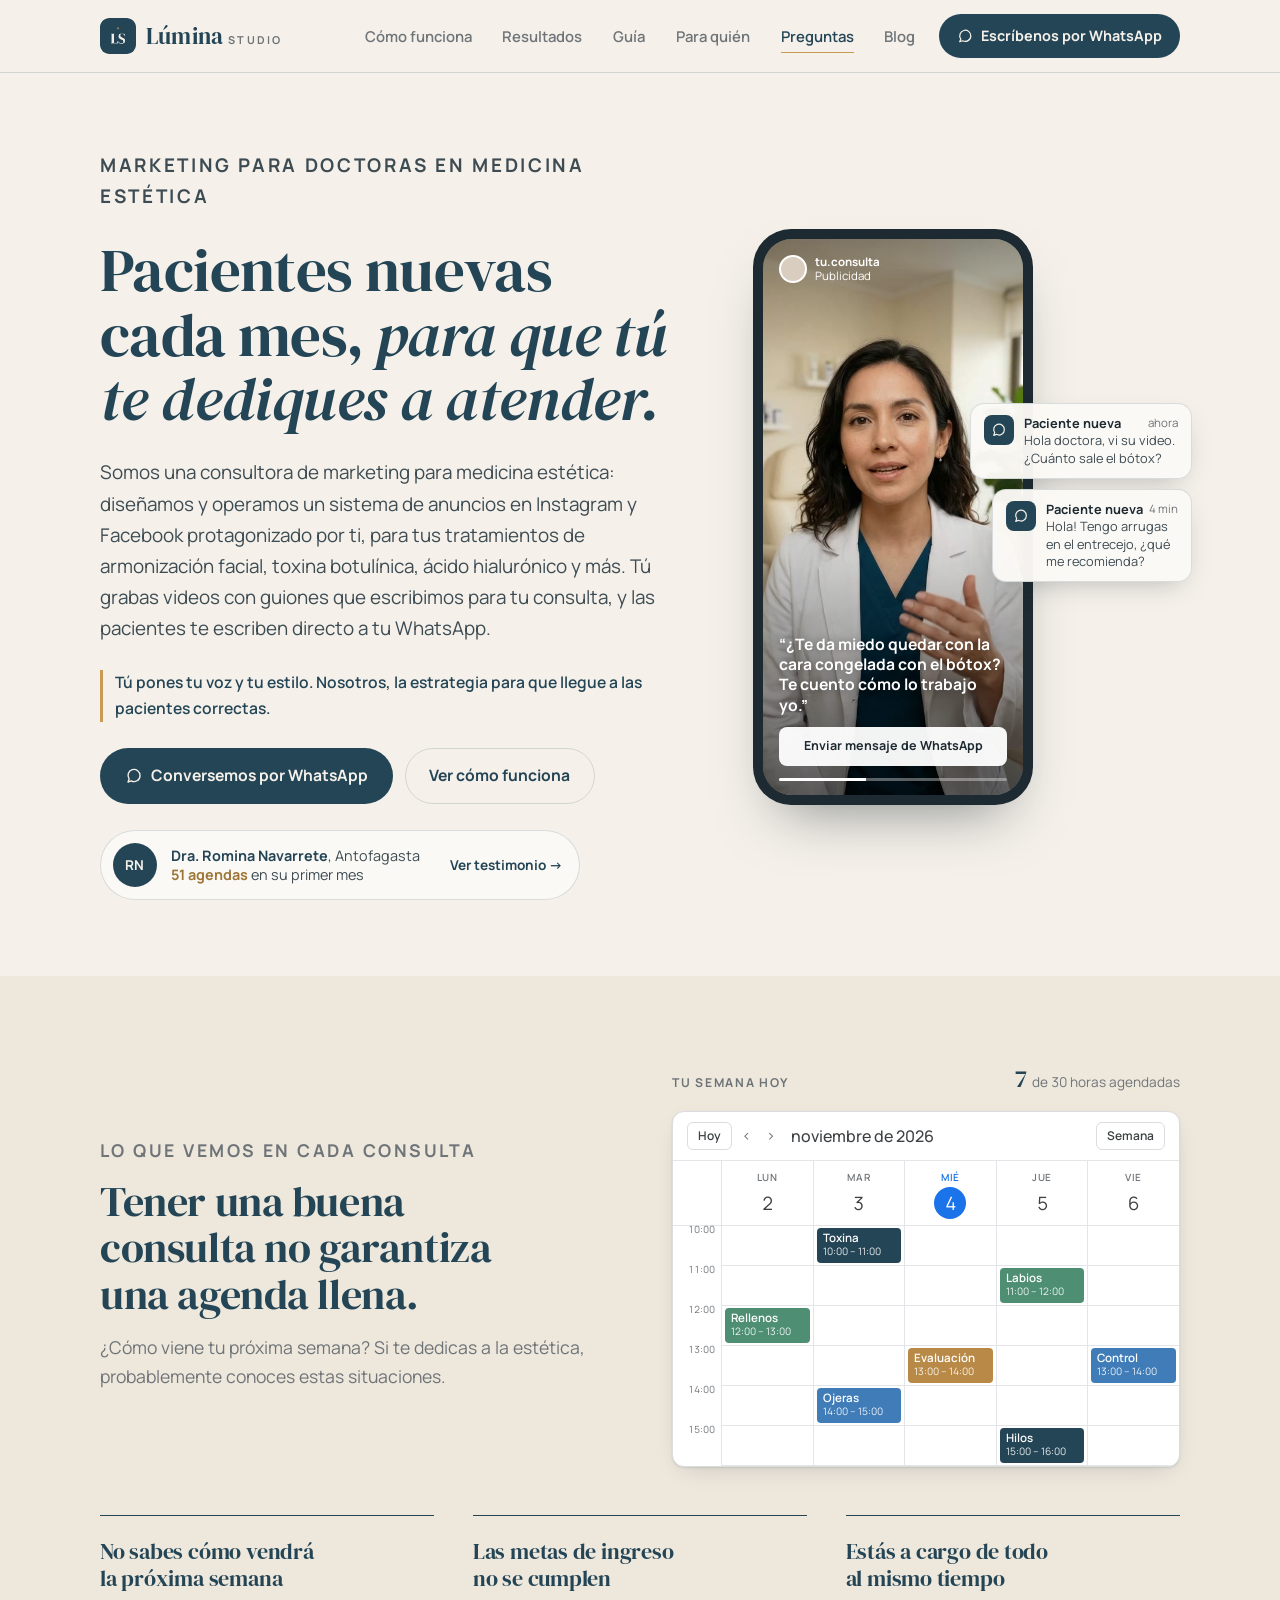
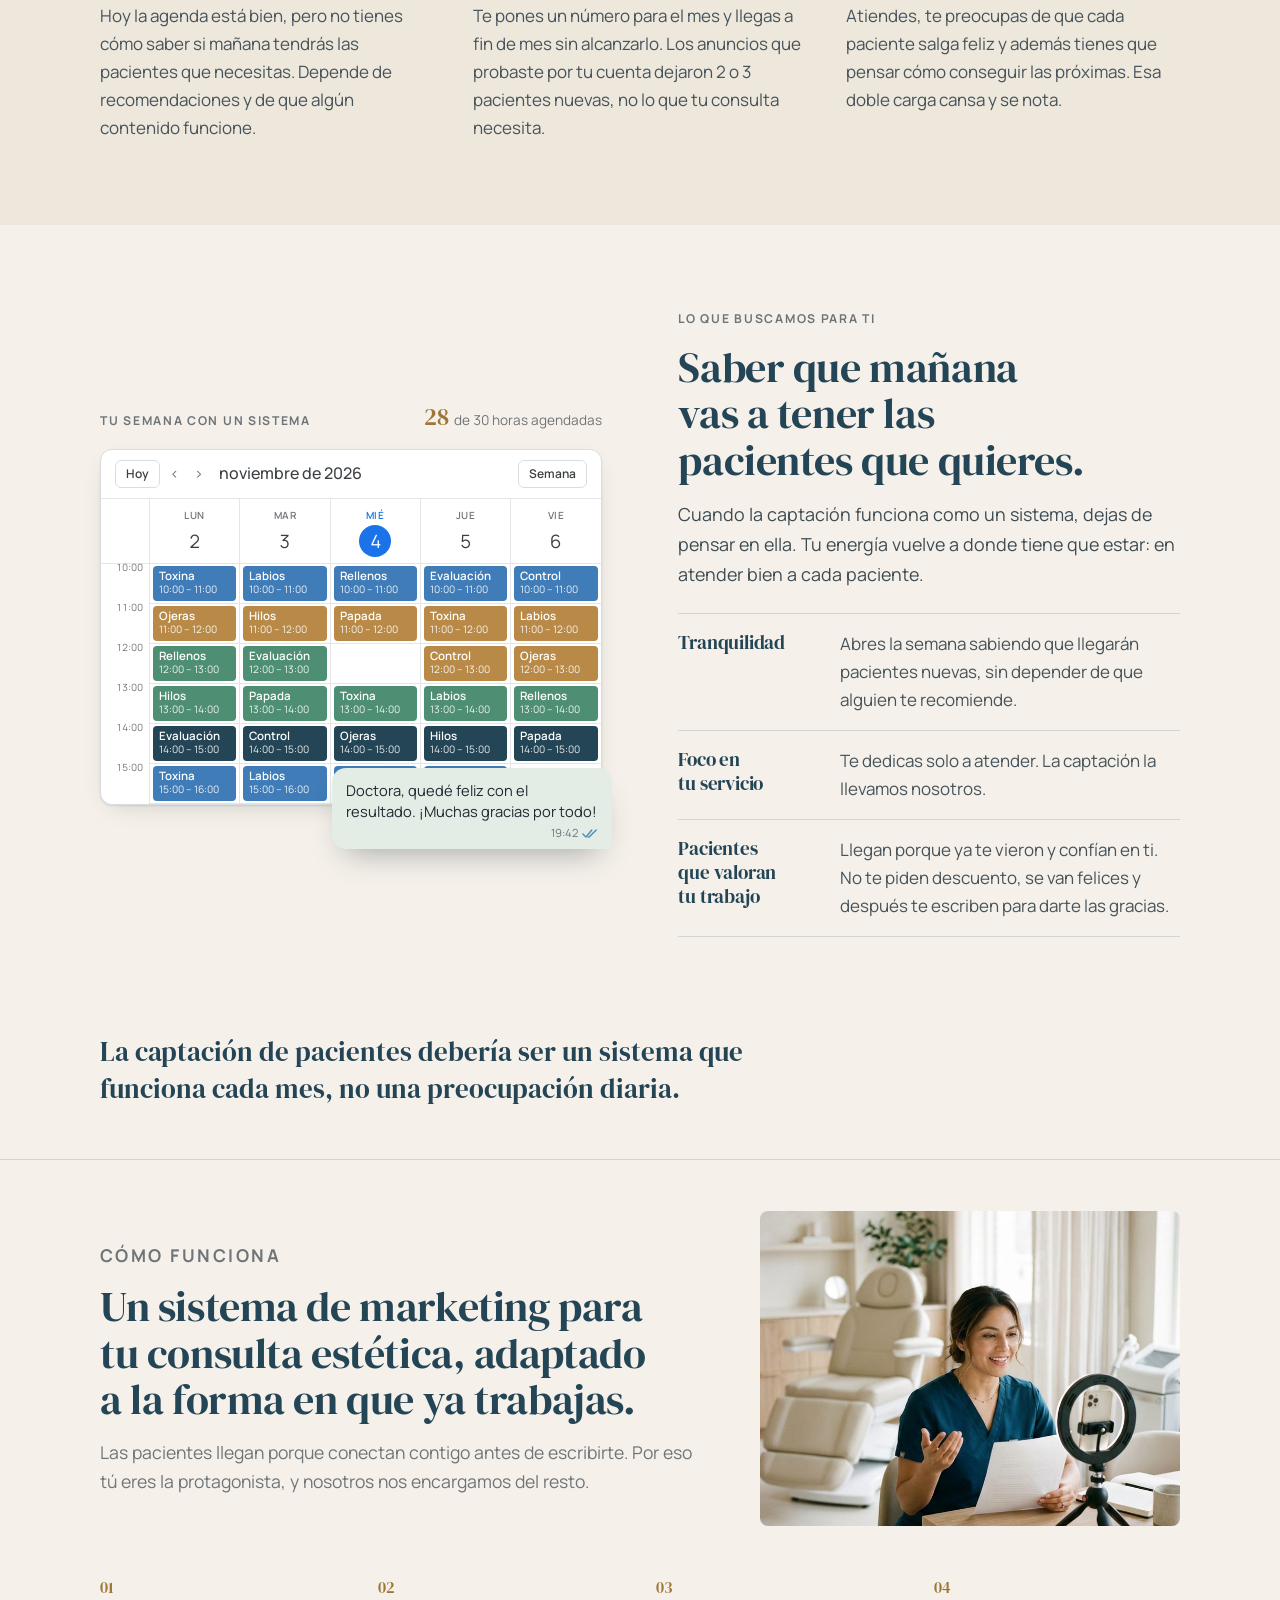
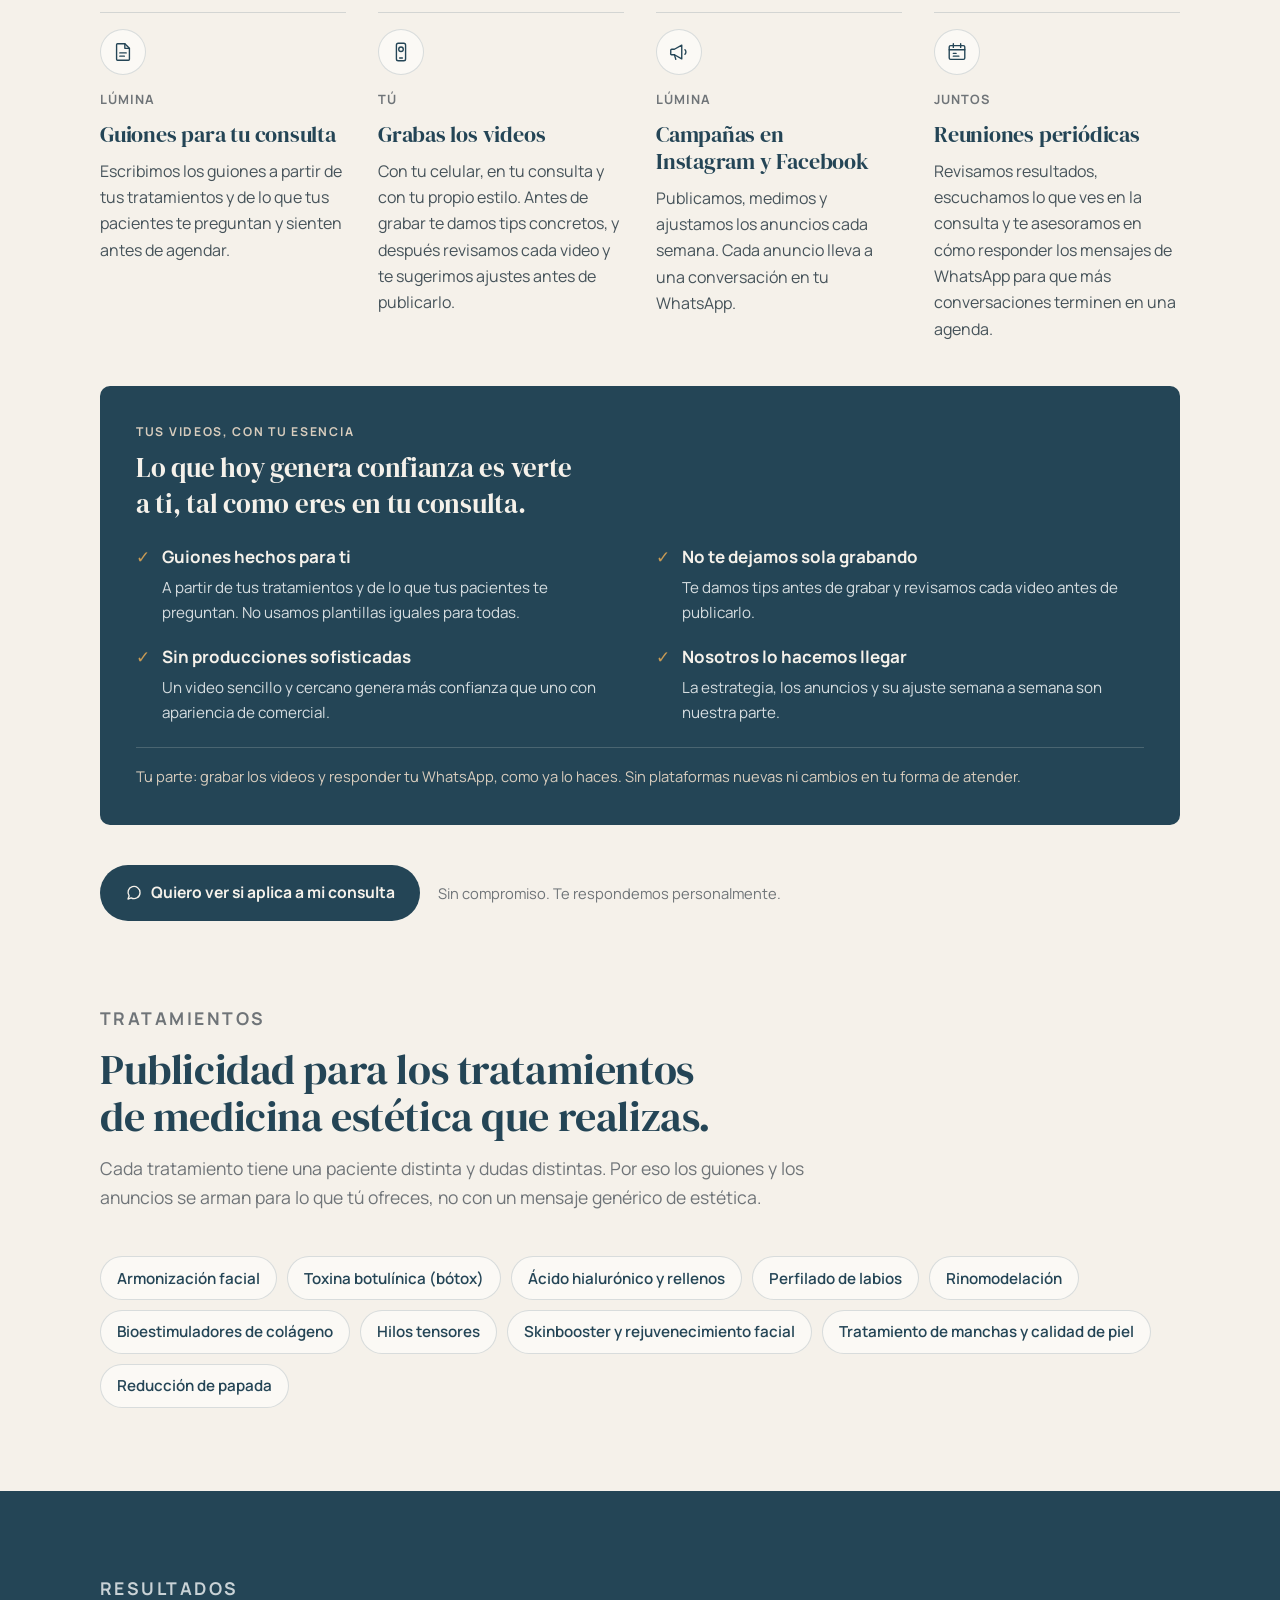
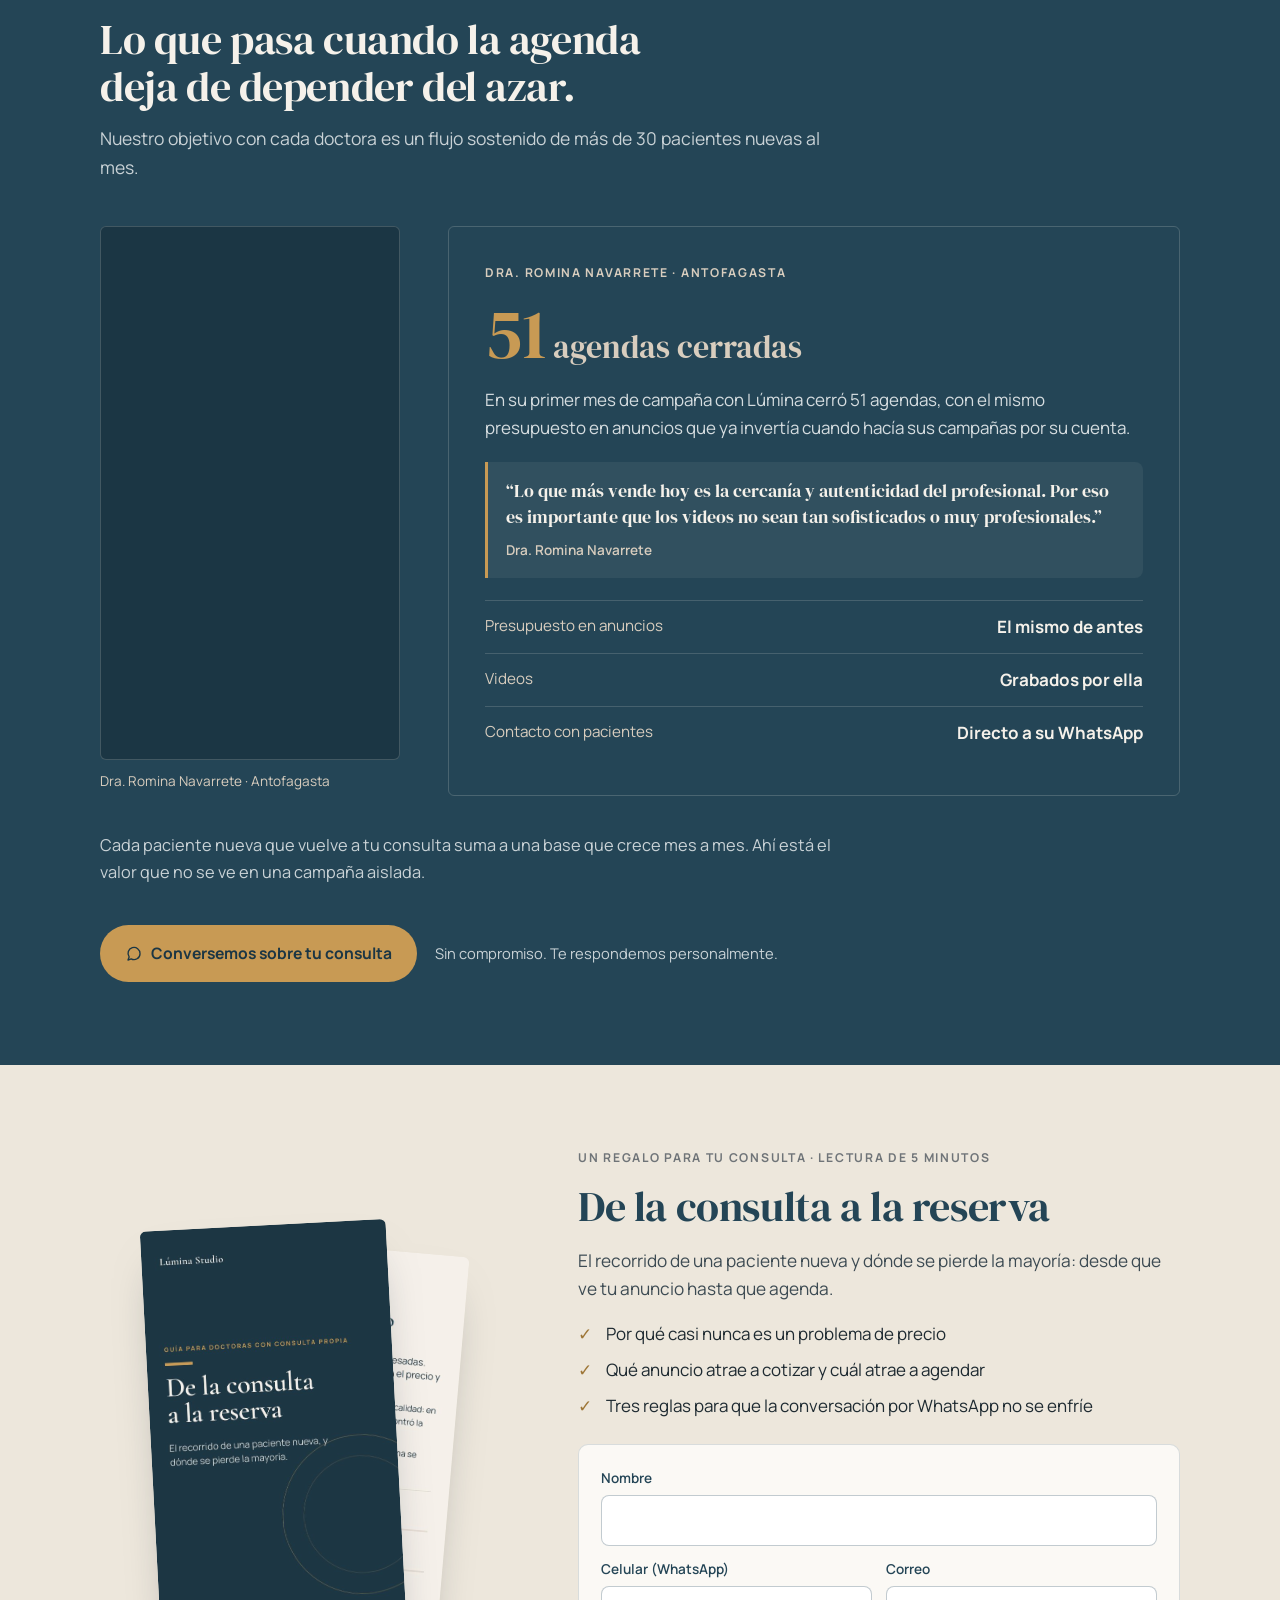
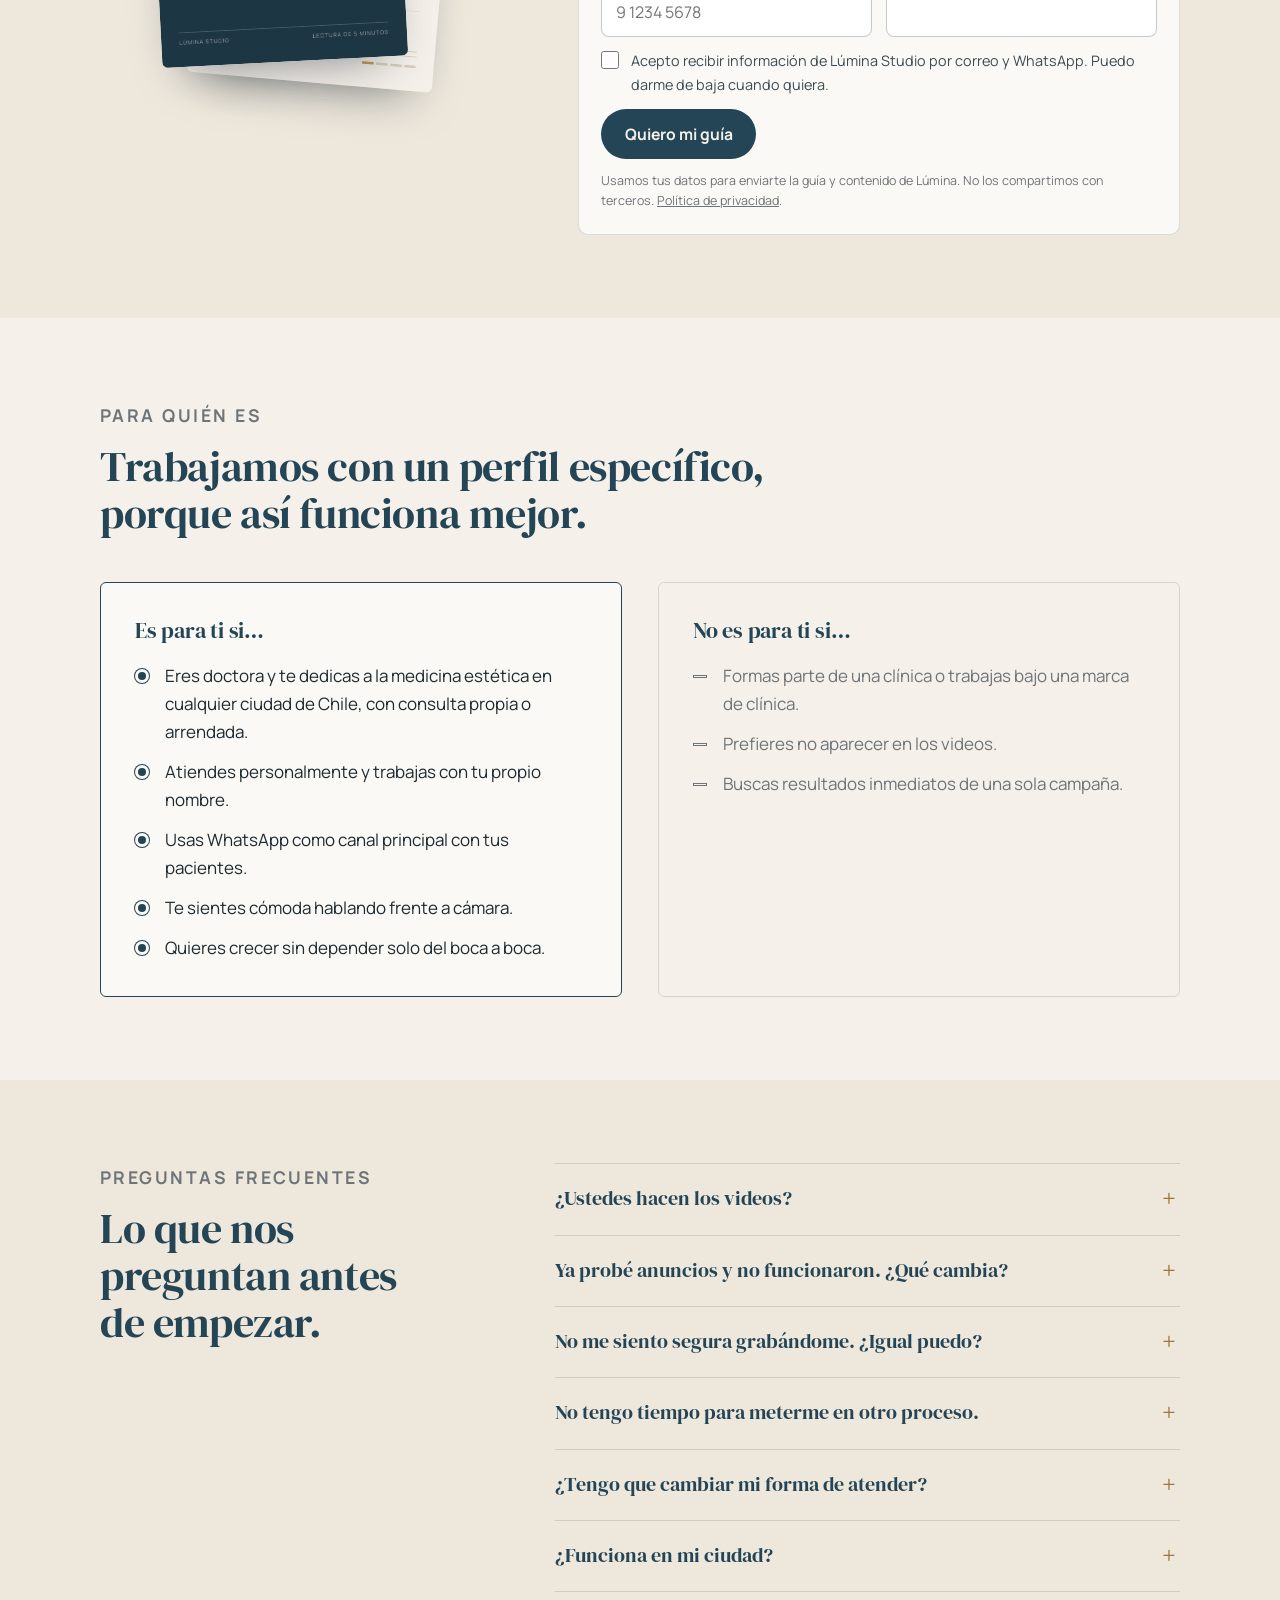
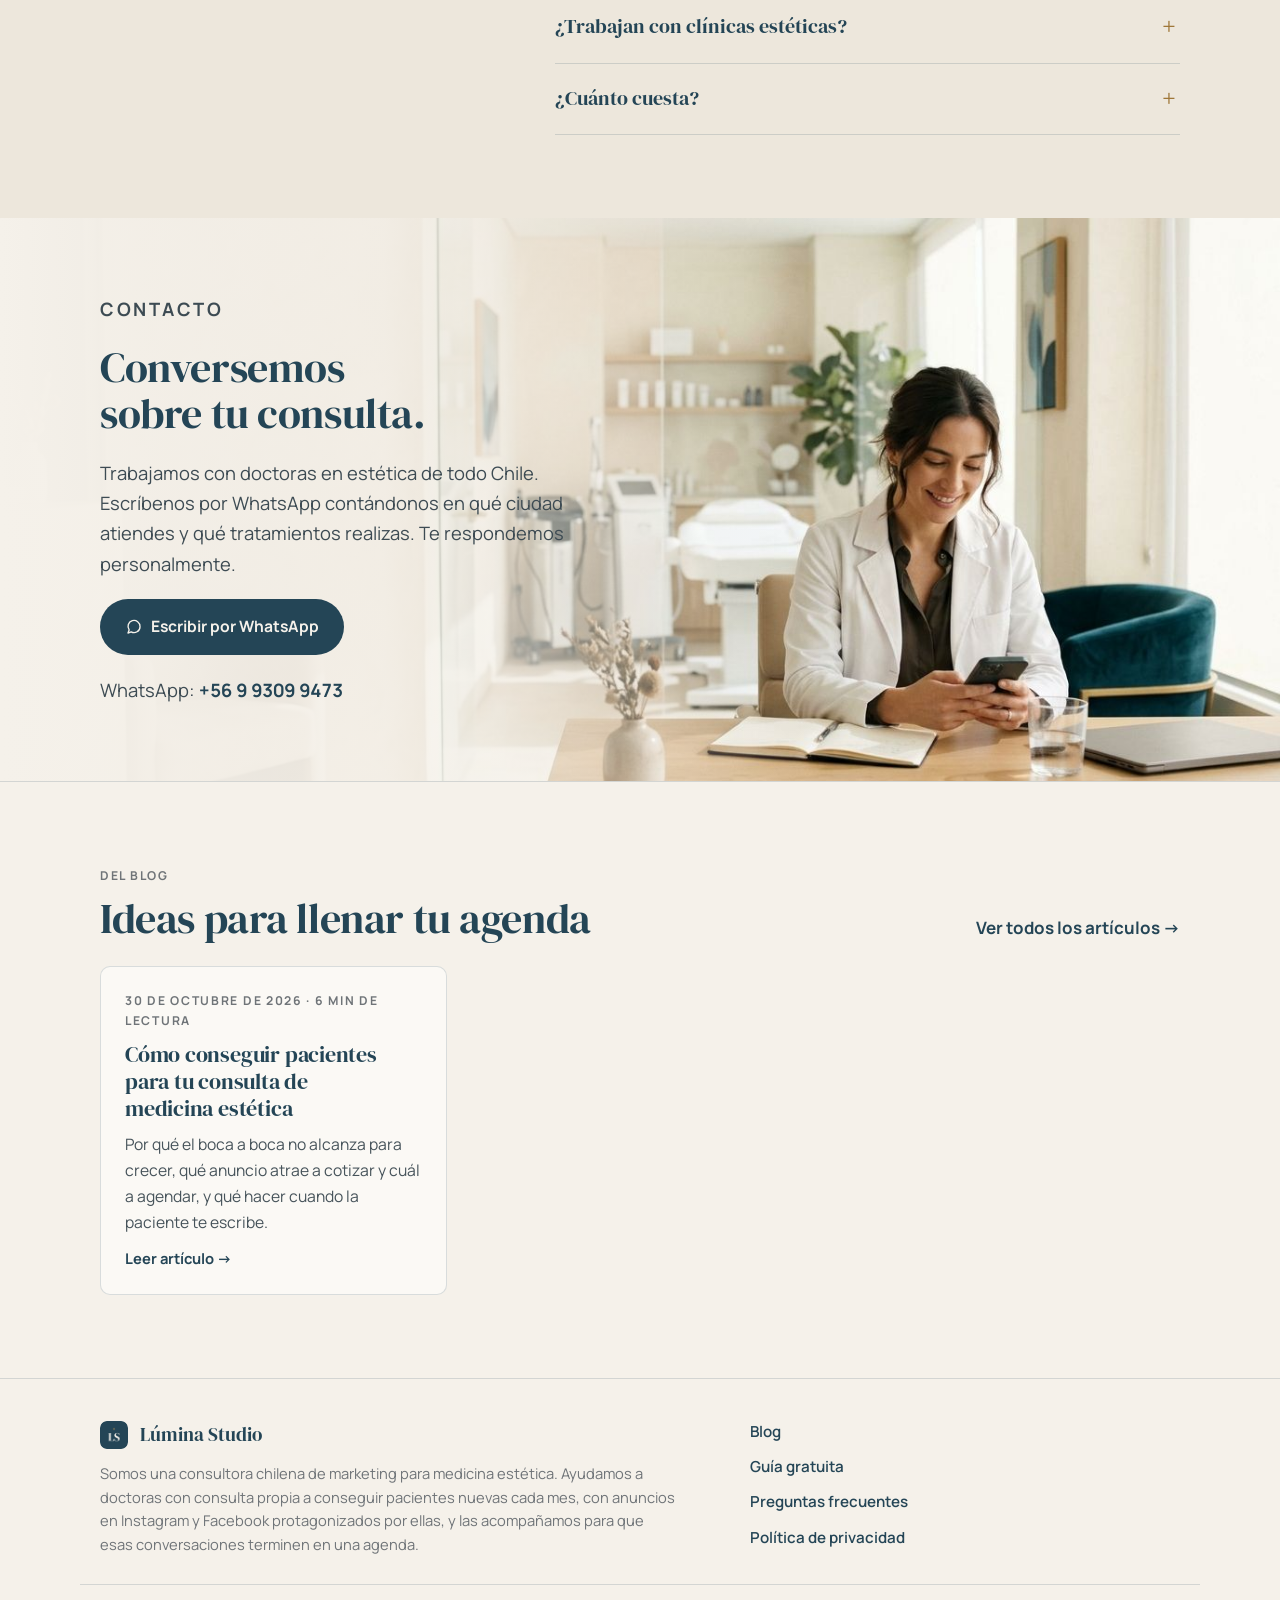
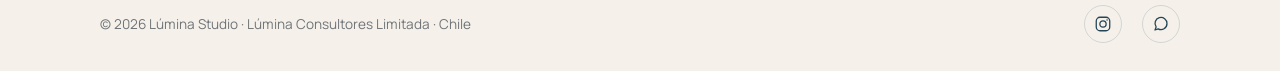
==== commit 8494e1ab: "Add files via upload" ====
--- a/index.html
+++ b/index.html
@@ -149,7 +149,7 @@
   <link rel="preconnect" href="https://fonts.googleapis.com">
   <link rel="preconnect" href="https://fonts.gstatic.com" crossorigin>
   <link rel="stylesheet" href="https://fonts.googleapis.com/css2?family=DM+Serif+Display:ital@0;1&family=Manrope:wght@400;500;600;700&display=swap">
-  <link rel="stylesheet" href="css/estilos.css?v=01e18771">
+  <link rel="stylesheet" href="css/estilos.css?v=39e2a6ac">
 
   <!-- ===================== Píxel de Meta (Lúmina) ===================== -->
   <script>
@@ -222,7 +222,7 @@
       <div class="hero-visual" aria-label="Ilustración: un anuncio en video de la doctora y mensajes de pacientes llegando a su WhatsApp" role="img">
         <div class="telefono">
           <div class="reel">
-            <img class="reel-foto" data-opcional src="img/hero-doctora.jpg" alt="" width="540" height="960" hidden>
+            <video class="reel-foto" id="reel-video" autoplay muted loop playsinline preload="auto" poster="img/hero-doctora.jpg" width="540" height="960" aria-hidden="true" disablepictureinpicture><source src="img/hero-doctora.mp4" type="video/mp4"></video>
             <div class="reel-capa">
               <div class="reel-cuenta"><span class="reel-avatar"></span><span><b>tu.consulta</b><br>Publicidad</span></div>
               <p class="reel-subtitulo">“¿Te da miedo quedar con la cara congelada con el bótox? Te cuento cómo lo trabajo yo.”</p>
@@ -613,6 +613,6 @@
 </div>
 
 
-<script src="js/script.js?v=a635cdcf"></script>
+<script src="js/script.js?v=37731368"></script>
 </body>
 </html>
--- a/css/estilos.css
+++ b/css/estilos.css
@@ -665,3 +665,10 @@
 .caso-cita { margin: 4px 0 0; padding: 16px 18px; border-left: 3px solid var(--ambar); background: rgba(245, 241, 234, .06); border-radius: 0 8px 8px 0; display: grid; gap: 8px; }
 .caso-cita p { font-family: var(--f-titulo); font-size: 1.15rem; line-height: 1.45; color: var(--marfil) !important; }
 .caso-cita footer { font-size: .85rem; color: var(--arena); font-weight: 600; }
+
+/* Video del celular: subtítulos estilo reel */
+video.reel-foto { display: block; background: var(--petroleo-2); }
+.reel-subtitulo.karaoke span { opacity: .35; transition: opacity .18s ease; }
+.reel-subtitulo.karaoke span.dicha { opacity: 1; }
+.reel-progreso span { transition: none; }
+@media (prefers-reduced-motion: reduce) { .reel-subtitulo span { opacity: 1 !important; } }
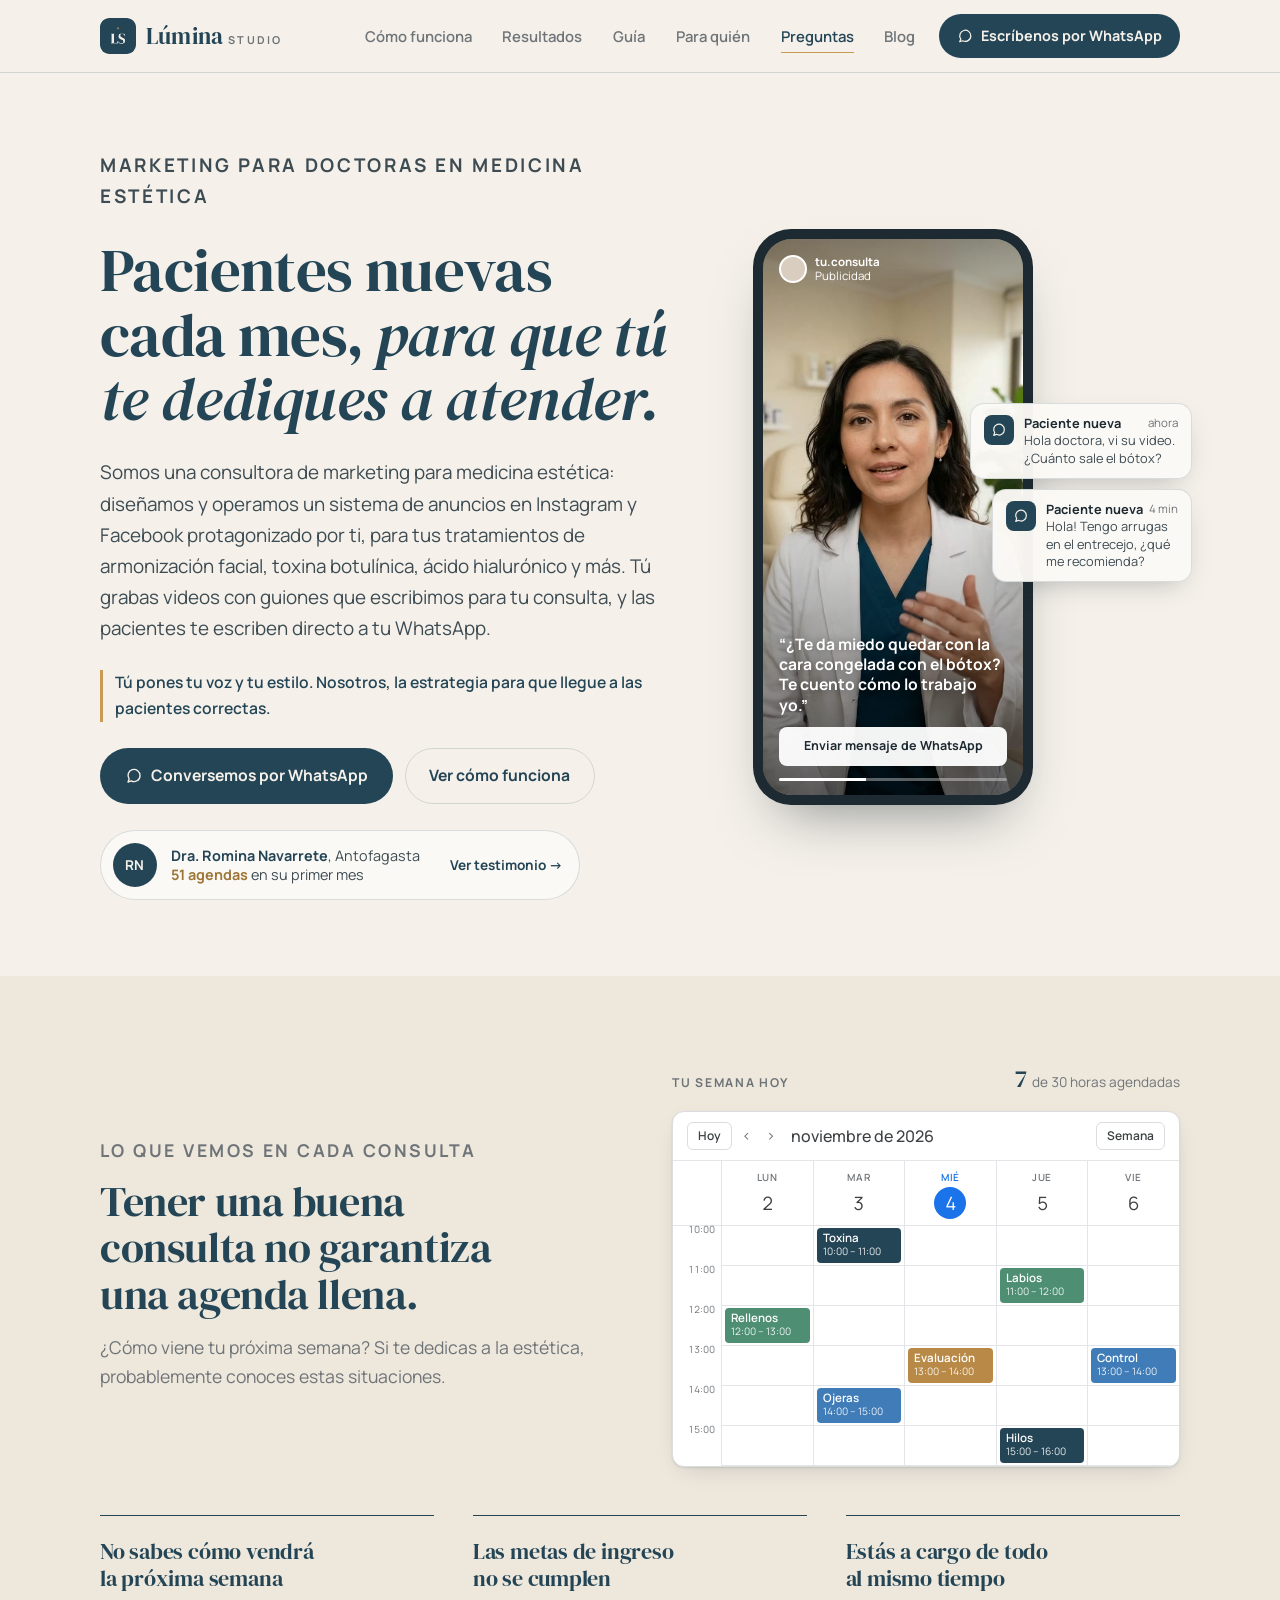
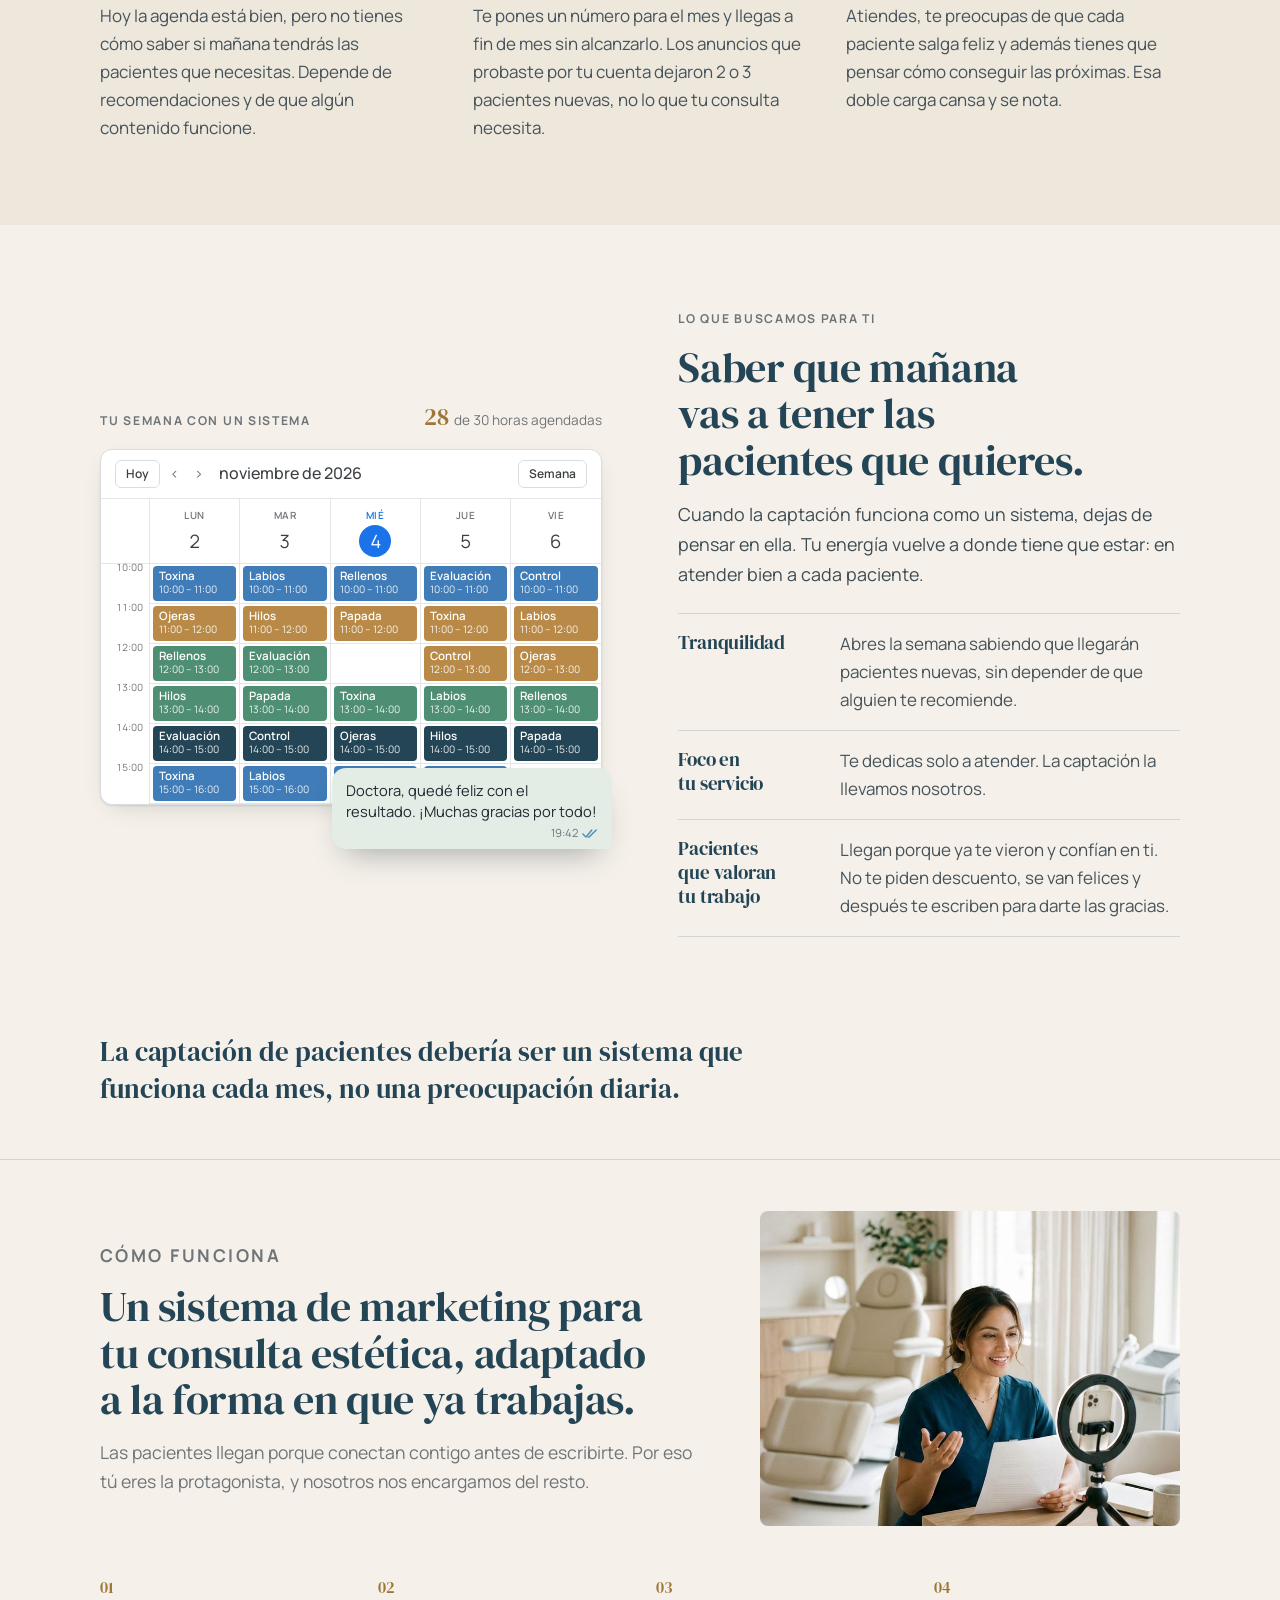
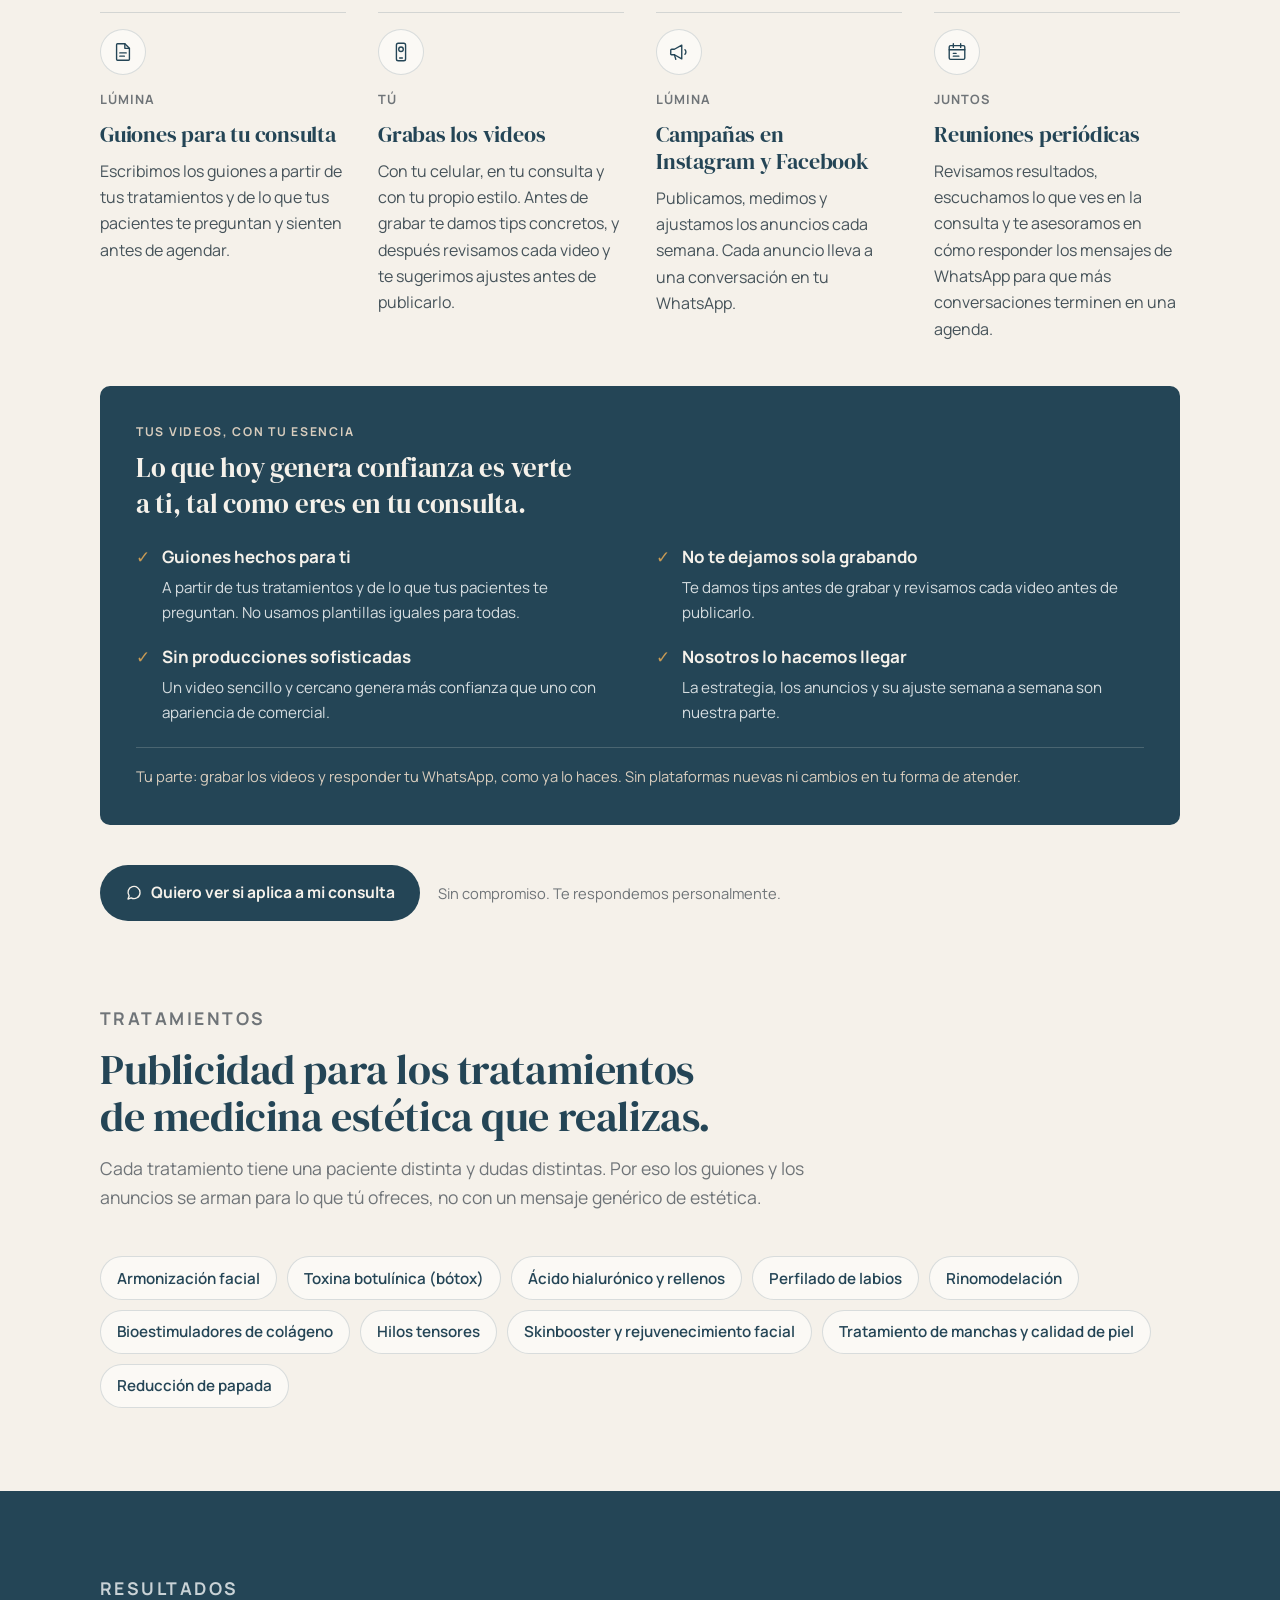
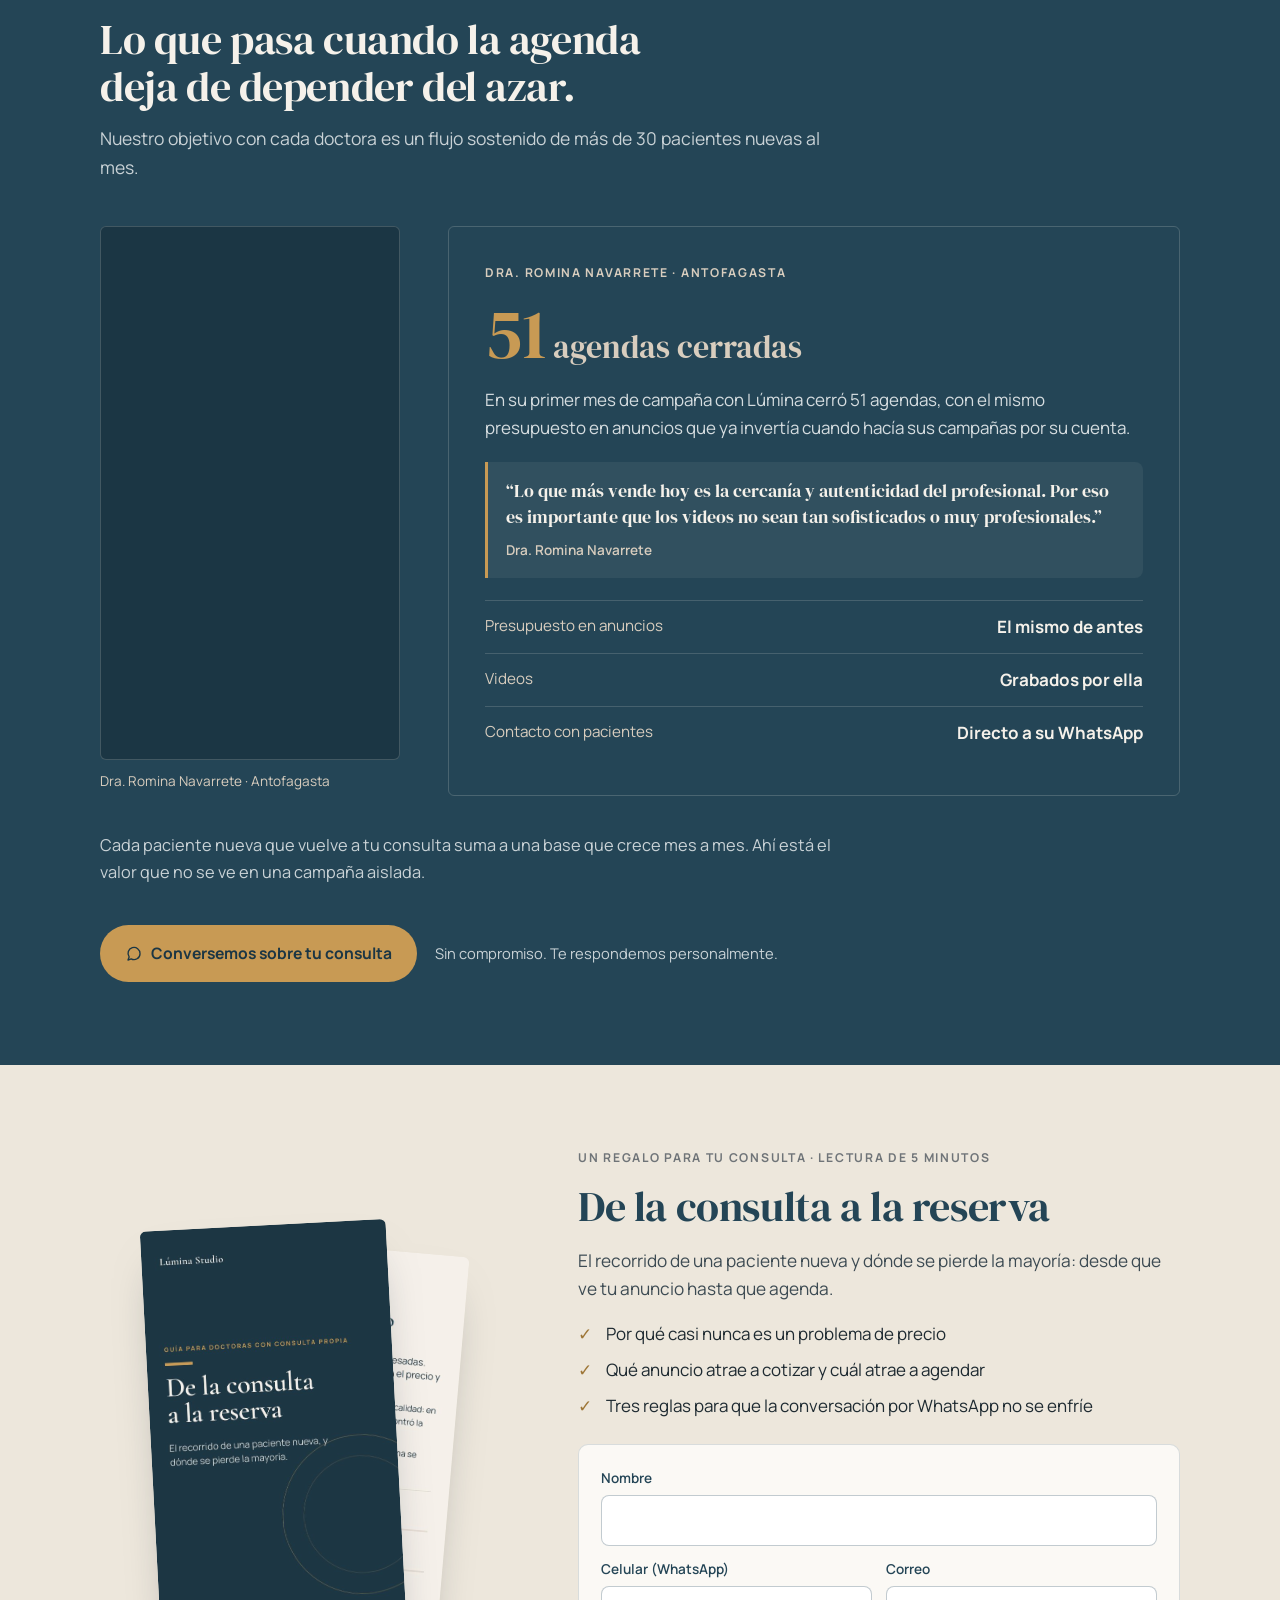
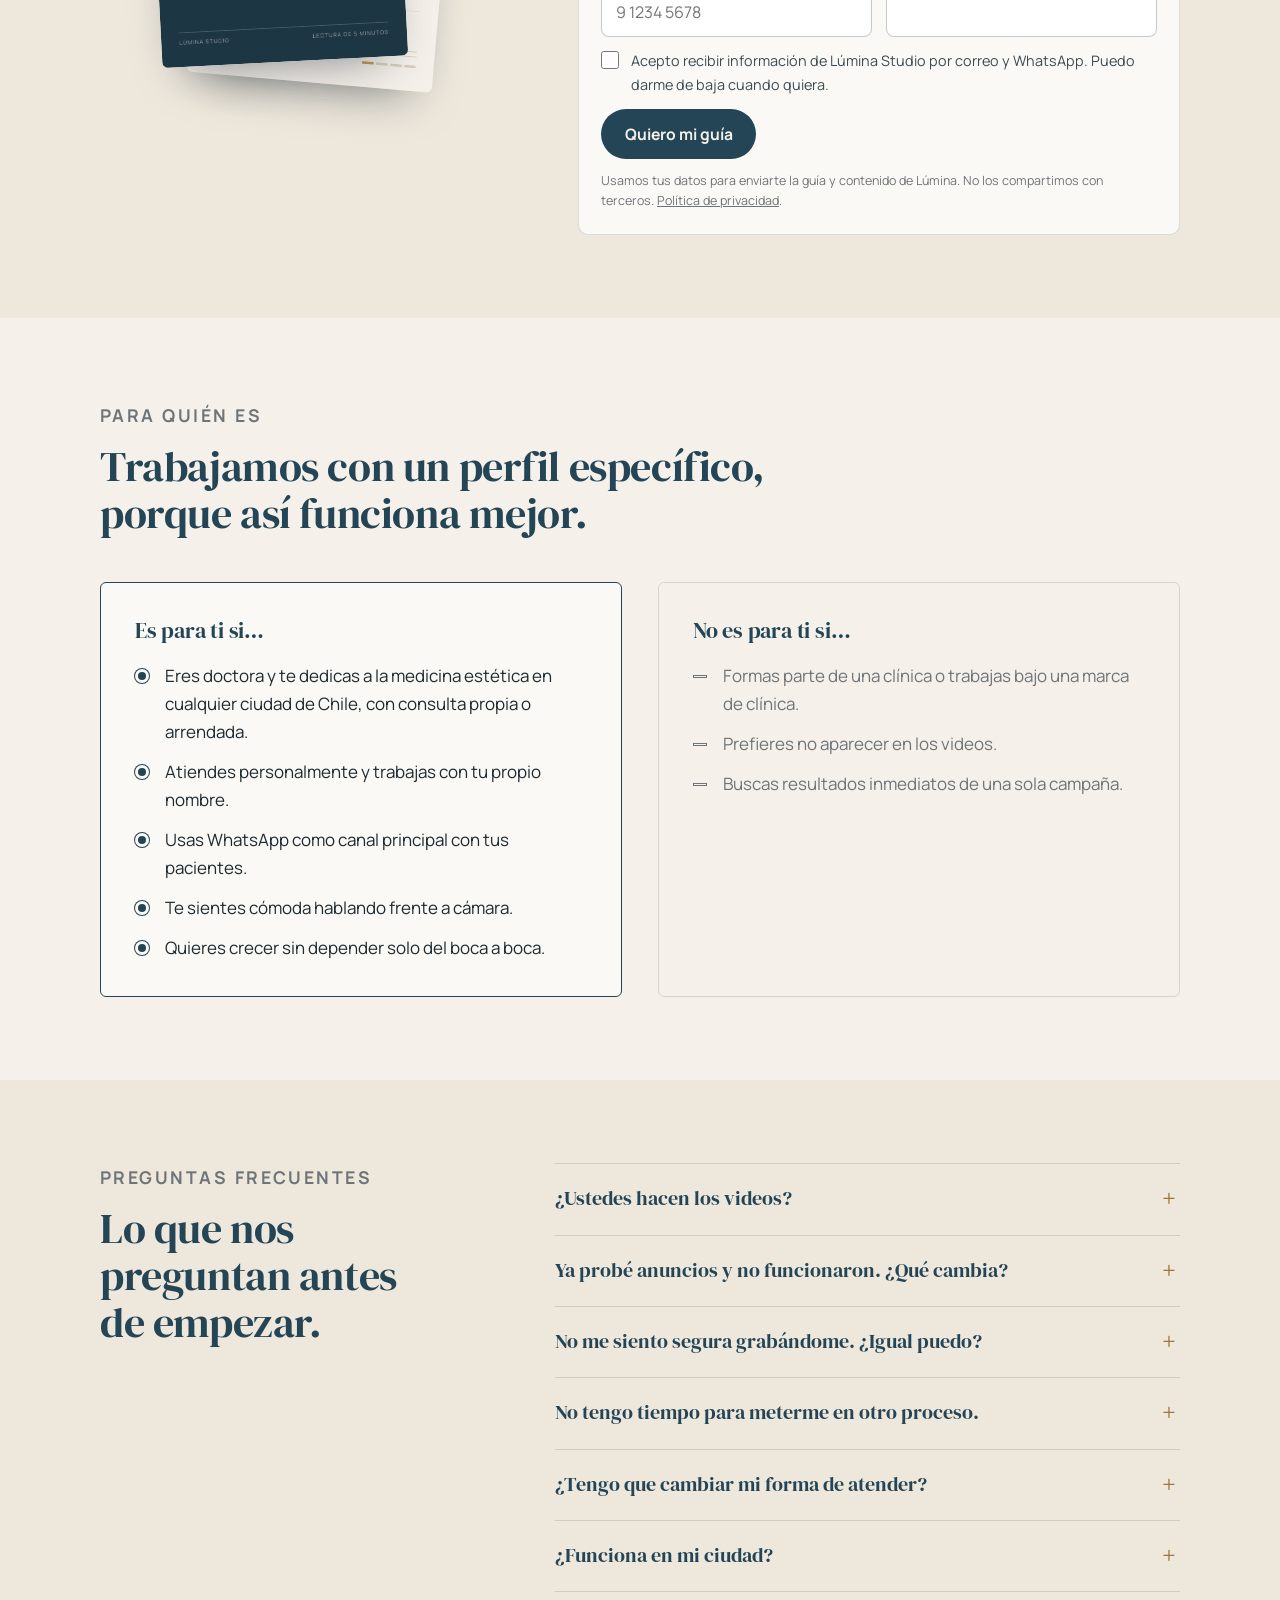
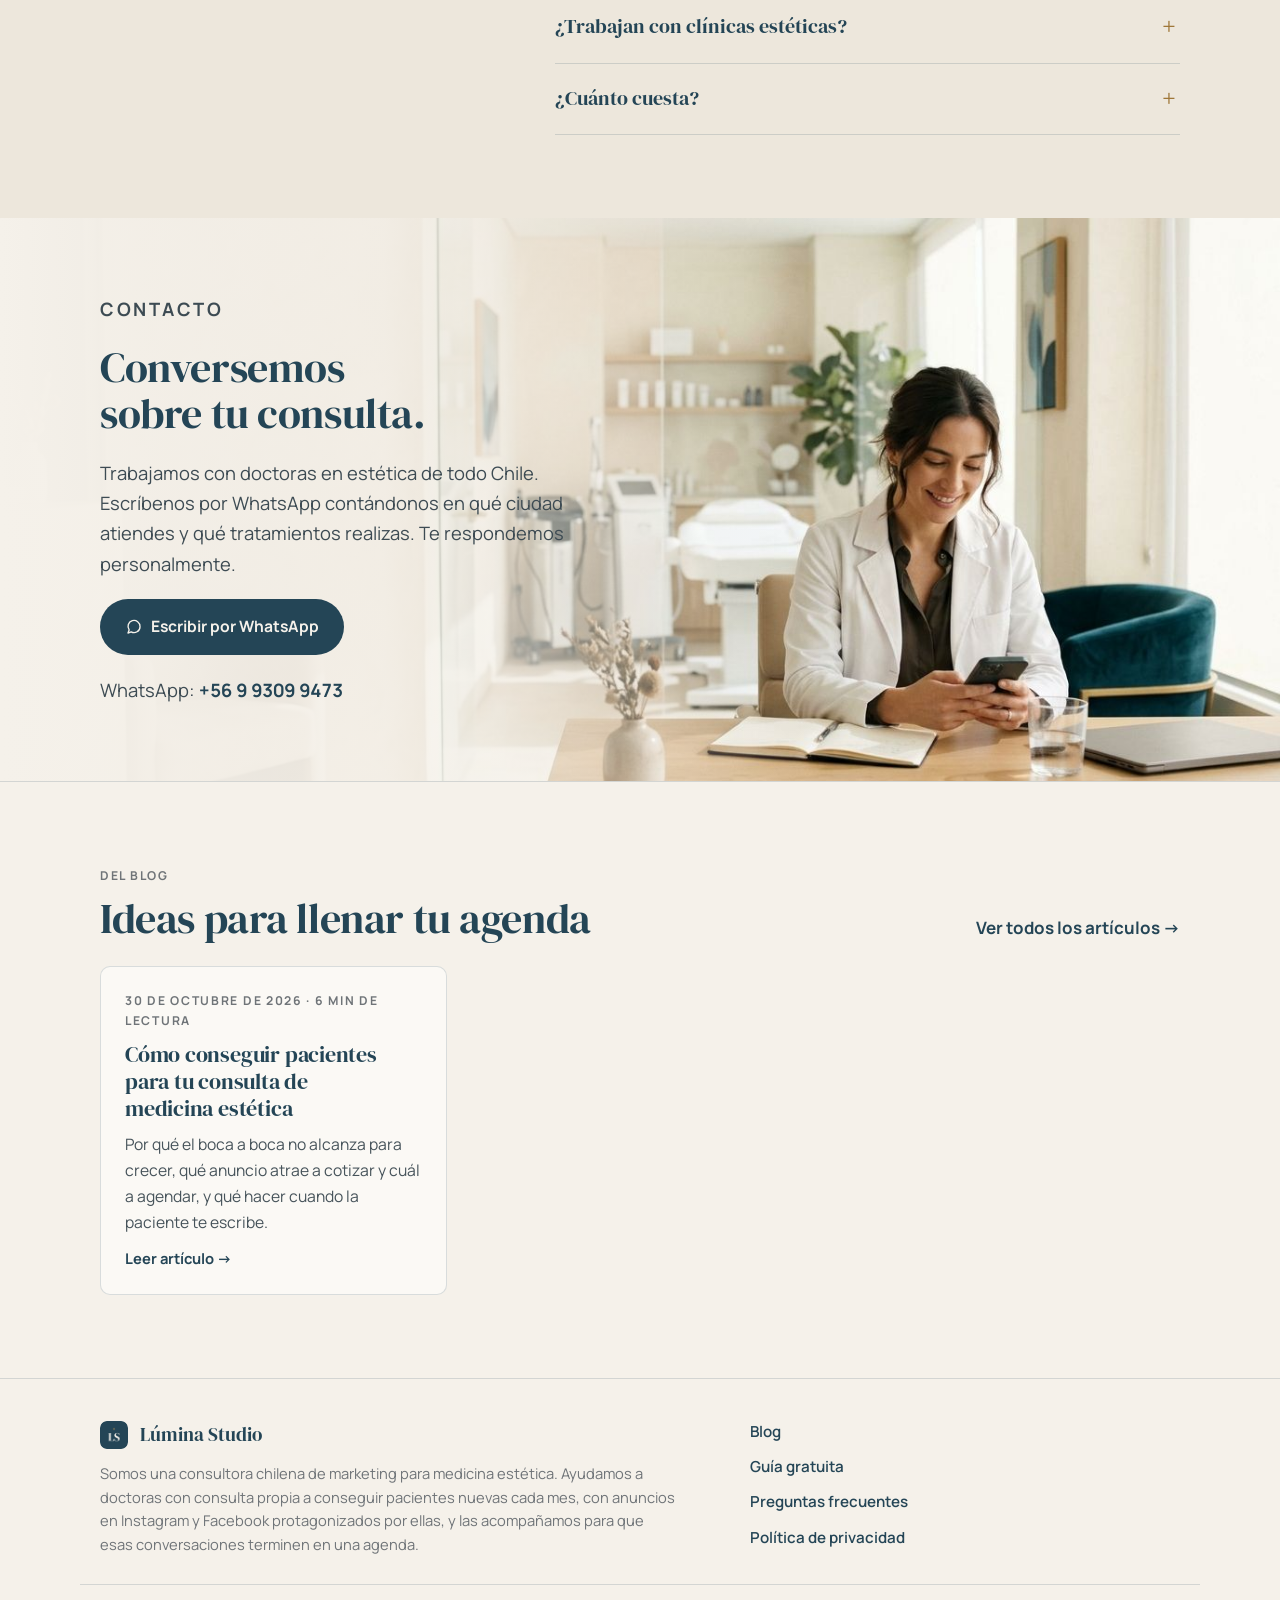
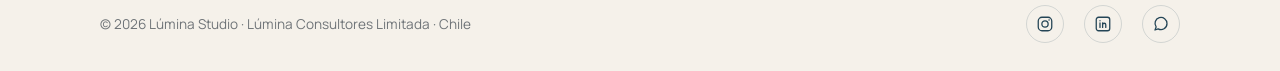
==== commit f613e92d: "Add files via upload" ====
--- a/index.html
+++ b/index.html
@@ -59,7 +59,8 @@
       ],
       "telephone": "+56993099473",
       "sameAs": [
-        "https://www.instagram.com/lumina.studio.pro/"
+        "https://www.instagram.com/lumina.studio.pro/",
+        "https://www.linkedin.com/company/l%C3%BAmina-studio/"
       ]
     },
     {
@@ -150,6 +151,15 @@
   <link rel="preconnect" href="https://fonts.gstatic.com" crossorigin>
   <link rel="stylesheet" href="https://fonts.googleapis.com/css2?family=DM+Serif+Display:ital@0;1&family=Manrope:wght@400;500;600;700&display=swap">
   <link rel="stylesheet" href="css/estilos.css?v=39e2a6ac">
+
+  <!-- ===================== Google Analytics ===================== -->
+  <script async src="https://www.googletagmanager.com/gtag/js?id=G-0JG1E2X4B7"></script>
+  <script>
+  window.dataLayer = window.dataLayer || [];
+  function gtag(){dataLayer.push(arguments);}
+  gtag('js', new Date());
+  gtag('config', 'G-0JG1E2X4B7');
+  </script>
 
   <!-- ===================== Píxel de Meta (Lúmina) ===================== -->
   <script>
@@ -602,6 +612,9 @@
       <a href="https://www.instagram.com/lumina.studio.pro/" target="_blank" rel="noopener" aria-label="Instagram de Lúmina Studio">
         <svg viewBox="0 0 24 24" aria-hidden="true"><rect x="3" y="3" width="18" height="18" rx="5"/><circle cx="12" cy="12" r="4.2"/><circle cx="17.4" cy="6.6" r="1" fill="currentColor" stroke="none"/></svg>
       </a>
+      <a href="https://www.linkedin.com/company/l%C3%BAmina-studio/" target="_blank" rel="noopener" aria-label="LinkedIn de Lúmina Studio">
+        <svg viewBox="0 0 24 24" aria-hidden="true"><rect x="3" y="3" width="18" height="18" rx="3"/><path d="M8 10.5V16.5M8 7.6v.1M11.5 16.5v-3.4a2.1 2.1 0 0 1 4.2 0v3.4M11.5 10.5v6"/></svg>
+      </a>
       <a class="js-whatsapp" href="https://wa.me/56993099473?text=Hola%2C%20soy%20doctora%20y%20quiero%20saber%20m%C3%A1s%20sobre%20L%C3%BAmina%20Studio.%20Atiendo%20en%20%28ciudad%29%3A" target="_blank" rel="noopener" data-ubicacion="pie" aria-label="WhatsApp de Lúmina Studio"><svg viewBox="0 0 24 24" fill="none" stroke="currentColor" stroke-width="1.8" stroke-linecap="round" stroke-linejoin="round" aria-hidden="true"><path d="M20 11.5a8 8 0 0 1-11.8 7L4 20l1.5-4.1A8 8 0 1 1 20 11.5Z"/></svg></a>
     </nav>
   </div>
@@ -613,6 +626,6 @@
 </div>
 
 
-<script src="js/script.js?v=37731368"></script>
+<script src="js/script.js?v=a2ae5963"></script>
 </body>
 </html>
